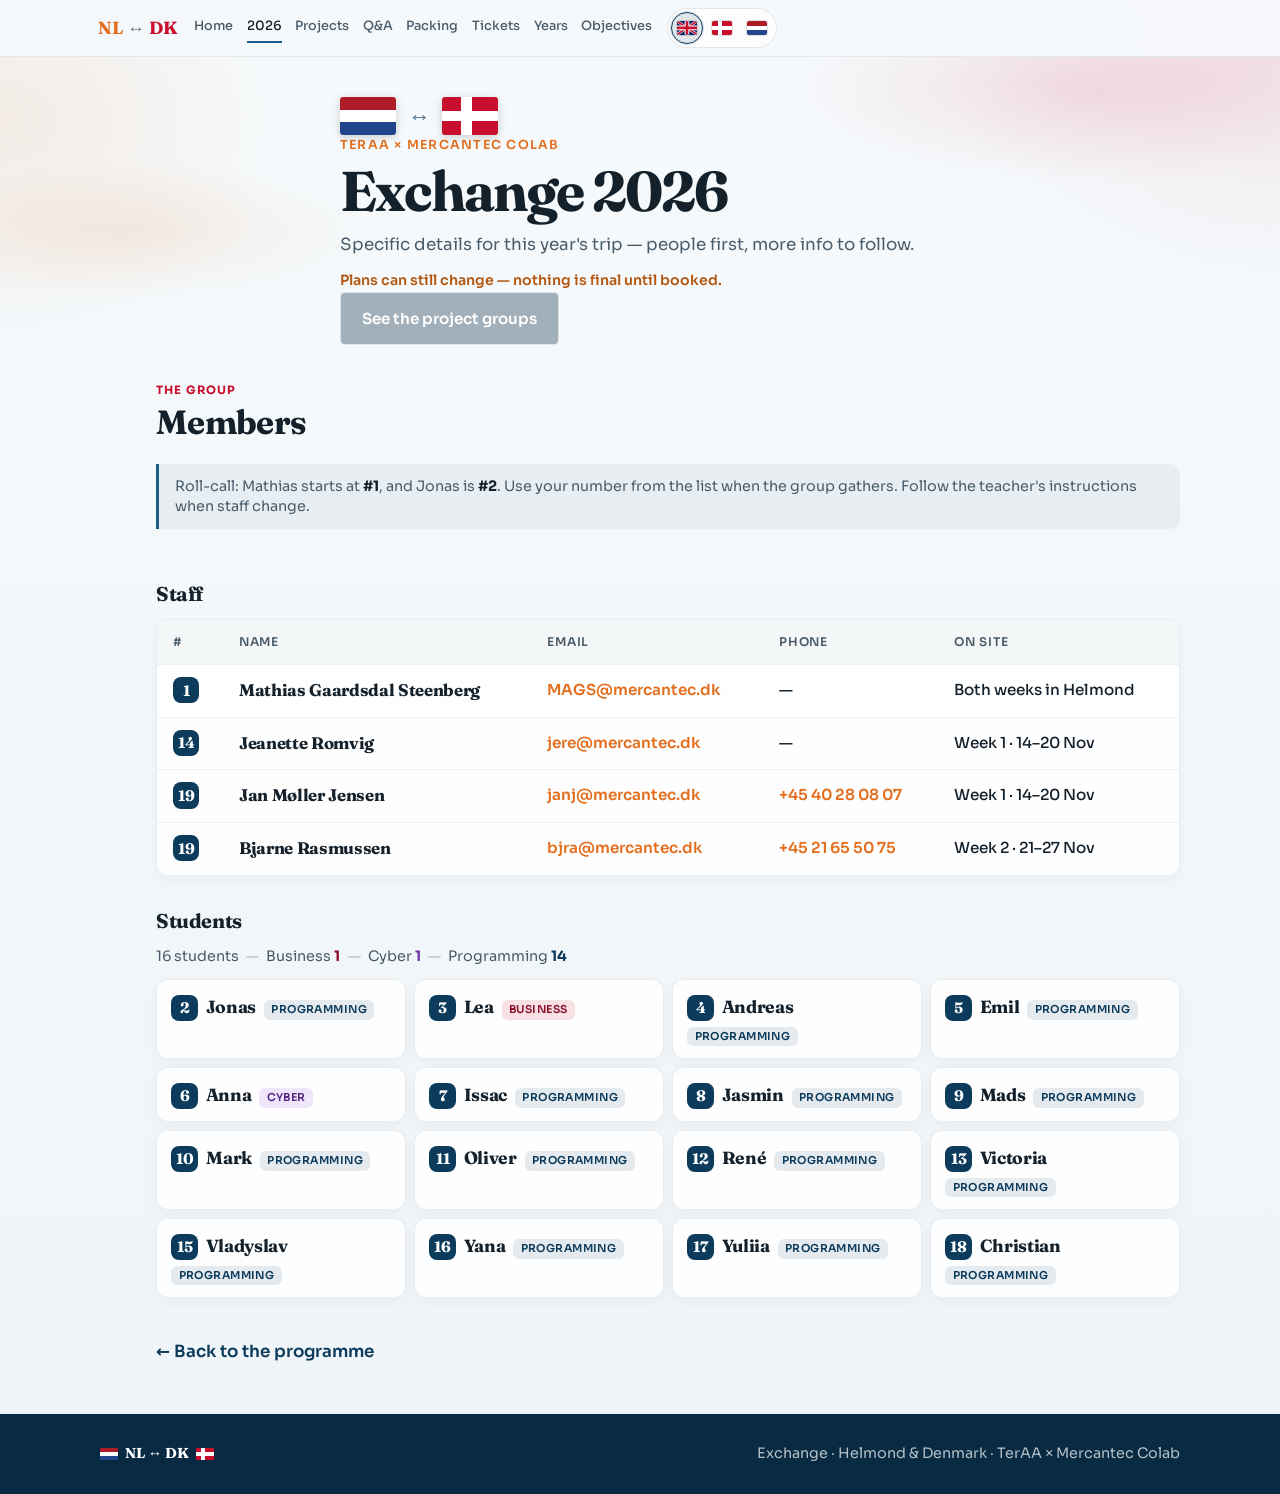
==== 2026.html @ cd01a753 "Gør det nemt at finde projektgrupper og projektlinks for 2026" ====
<!DOCTYPE html>
<html lang="en">
<head>
  <meta charset="UTF-8" />
  <meta name="viewport" content="width=device-width, initial-scale=1" />
  <title>2026 — NL ↔ DK Exchange</title>
  <meta name="description" content="Specific information for the 2026 TerAA × Mercantec Colab exchange — people, plans and updates." />
  <link rel="icon" href="favicon.png" type="image/png" />
  <link rel="icon" href="favicon-32.png" type="image/png" sizes="32x32" />
  <link rel="apple-touch-icon" href="apple-touch-icon.png" />
  <link rel="manifest" href="/manifest.webmanifest" />
  <meta name="theme-color" content="#0c3b5c" />
  <link rel="preconnect" href="https://fonts.googleapis.com" />
  <link rel="preconnect" href="https://fonts.gstatic.com" crossorigin />
  <link href="https://fonts.googleapis.com/css2?family=Fraunces:opsz,wght@9..144,500;9..144,700&family=Sora:wght@400;500;600;700&display=swap" rel="stylesheet" />
  <link rel="stylesheet" href="styles.css?v=20261108c" />
</head>
<body class="page-y26">
  <a class="skip-link" href="#content" data-i18n="shared.skipLink">Skip to content</a>

  <header class="site-header">
    <div class="header-inner">
      <a class="logo" href="index.html" data-i18n-attr="aria-label:shared.logo.ariaHome" aria-label="NL DK exchange — home">
        <span class="flag-mark flag-mark-nl" aria-hidden="true"><span></span><span></span><span></span></span>
        <span class="logo-nl">NL</span>
        <span class="logo-arrow" aria-hidden="true">↔</span>
        <span class="logo-dk">DK</span>
        <span class="flag-mark flag-mark-dk" aria-hidden="true"><i></i><i></i></span>
      </a>
      <div class="lang-switch" role="group" aria-label="Language">
        <button type="button" data-set-lang="en" lang="en" title="English" aria-label="English">
          <span class="flag-mark flag-mark-gb" aria-hidden="true"><svg viewBox="0 0 60 40" xmlns="http://www.w3.org/2000/svg"><rect width="60" height="40" fill="#012169"/><path d="M0 0 L60 40 M60 0 L0 40" stroke="#fff" stroke-width="8"/><path d="M0 0 L60 40 M60 0 L0 40" stroke="#C8102E" stroke-width="5"/><path d="M30 0 V40 M0 20 H60" stroke="#fff" stroke-width="14"/><path d="M30 0 V40 M0 20 H60" stroke="#C8102E" stroke-width="8"/></svg></span>
        </button>
        <button type="button" data-set-lang="da" lang="da" title="Dansk" aria-label="Dansk">
          <span class="flag-mark flag-mark-dk" aria-hidden="true"><i></i><i></i></span>
        </button>
        <button type="button" data-set-lang="nl" lang="nl" title="Nederlands" aria-label="Nederlands">
          <span class="flag-mark flag-mark-nl" aria-hidden="true"><span></span><span></span><span></span></span>
        </button>
      </div>
      <nav class="nav" id="main-nav" data-i18n-attr="aria-label:shared.nav.ariaMain" aria-label="Main">
        <a href="index.html" data-i18n="shared.nav.home">Home</a>
        <a href="2026.html" class="is-active" data-i18n="shared.nav.2026">2026</a>
        <a href="projekter-2026.html" data-i18n="shared.nav.projects">Projects</a>
        <a href="qa.html" data-i18n="shared.nav.qa">Q&amp;A</a>
        <a href="pakkeliste.html" data-i18n="shared.nav.packing">Packing</a>
        <a href="billetter.html" data-i18n="shared.nav.tickets">Tickets</a>
        <a href="previous-years.html" data-i18n="shared.nav.years">Years</a>
        <a href="learning-objectives.html" data-i18n="shared.nav.objectives">Objectives</a>
      </nav>
      <button class="menu-toggle" type="button" aria-expanded="false" aria-controls="main-nav" data-menu-toggle>
        <span class="menu-bars" aria-hidden="true"></span>
        <span class="visually-hidden" data-i18n="shared.nav.menu">Menu</span>
      </button>
    </div>
  </header>

  <nav class="side-nav" data-i18n-attr="aria-label:shared.sideNav.onThisPage" aria-label="On this page" data-side-nav>
    <a href="#staff" class="side-nav-link" data-side-link>
      <span class="side-nav-icon" aria-hidden="true">
        <svg viewBox="0 0 24 24" fill="none" stroke="currentColor" stroke-width="2" stroke-linecap="round" stroke-linejoin="round"><path d="M17 21v-2a4 4 0 00-4-4H5a4 4 0 00-4 4v2"/><circle cx="9" cy="7" r="4"/><path d="M23 21v-2a4 4 0 00-3-3.87M16 3.13a4 4 0 010 7.75"/></svg>
      </span>
      <span class="side-nav-label" data-i18n="y26.sideNav.staff">Staff</span>
    </a>
    <a href="#students" class="side-nav-link" data-side-link>
      <span class="side-nav-icon" aria-hidden="true">
        <svg viewBox="0 0 24 24" fill="none" stroke="currentColor" stroke-width="2" stroke-linecap="round" stroke-linejoin="round"><path d="M22 10L12 5 2 10l10 5 10-5z"/><path d="M6 12v5c0 1.7 2.7 3 6 3s6-1.3 6-3v-5"/></svg>
      </span>
      <span class="side-nav-label" data-i18n="y26.sideNav.students">Students</span>
    </a>
  </nav>

  <main id="content">
    <section class="y26-hero" aria-labelledby="y26-title">
      <div class="y26-hero-bg" aria-hidden="true"></div>
      <div class="section-inner y26-hero-inner">
        <div class="qa-hero-flags" aria-hidden="true">
          <div class="flag flag-nl flag-md"><span></span><span></span><span></span></div>
          <span class="qa-hero-swap">↔</span>
          <div class="flag flag-dk flag-md"><span class="dk-cross-h"></span><span class="dk-cross-v"></span></div>
        </div>
        <p class="eyebrow" data-i18n="y26.hero.eyebrow">TerAA × Mercantec Colab</p>
        <h1 id="y26-title" data-i18n="y26.hero.title">Exchange 2026</h1>
        <p class="section-lead" data-i18n="y26.hero.lead">Specific details for this year's trip — people first, more info to follow.</p>
        <p class="y26-plan-note" data-i18n="y26.hero.planNote">Plans can still change — nothing is final until booked.</p>
        <a class="btn btn-ghost" href="projekter-2026.html" data-i18n="y26.hero.projects">See the project groups</a>
      </div>
    </section>

    <section class="section y26-section" id="members" aria-labelledby="y26-members-title">
      <div class="section-inner">
        <header class="y26-block-head">
          <p class="y26-kicker" data-i18n="y26.members.kicker">The group</p>
          <h2 id="y26-members-title" data-i18n="y26.members.title">Members</h2>
        </header>

        <div class="y26-tracks">
          <p class="y26-count-note" data-i18n-html="y26.countNote">Roll-call: Mathias starts at <strong>#1</strong>, and Jonas is <strong>#2</strong>. Use your number from the list when the group gathers. Follow the teacher's instructions when staff change.</p>

          <section class="y26-track" id="staff" aria-labelledby="track-staff">
            <h3 id="track-staff" data-i18n="y26.staff.title">Staff</h3>
            <div class="y26-table-wrap">
              <table class="y26-table">
                <thead>
                  <tr>
                    <th scope="col" data-i18n="y26.table.col.number">#</th>
                    <th scope="col" data-i18n="y26.table.col.name">Name</th>
                    <th scope="col" data-i18n="y26.table.col.email">Email</th>
                    <th scope="col" data-i18n="y26.table.col.phone">Phone</th>
                    <th scope="col" data-i18n="y26.table.col.onSite">On site</th>
                  </tr>
                </thead>
                <tbody>
                  <tr>
                    <td><span class="y26-num">1</span></td>
                    <td>Mathias Gaardsdal Steenberg</td>
                    <td><a href="mailto:MAGS@mercantec.dk">MAGS@mercantec.dk</a></td>
                    <td>—</td>
                    <td data-i18n="shared.contact.weekBothHelmond">Both weeks in Helmond</td>
                  </tr>
                  <tr>
                    <td><span class="y26-num">14</span></td>
                    <td>Jeanette Romvig</td>
                    <td><a href="mailto:jere@mercantec.dk">jere@mercantec.dk</a></td>
                    <td>—</td>
                    <td data-i18n="shared.contact.week1">Week 1 · 14–20 Nov</td>
                  </tr>
                  <tr>
                    <td><span class="y26-num">19</span></td>
                    <td>Jan Møller Jensen</td>
                    <td><a href="mailto:janj@mercantec.dk">janj@mercantec.dk</a></td>
                    <td><a href="tel:+4540280807">+45 40 28 08 07</a></td>
                    <td data-i18n="shared.contact.week1">Week 1 · 14–20 Nov</td>
                  </tr>
                  <tr>
                    <td><span class="y26-num">19</span></td>
                    <td>Bjarne Rasmussen</td>
                    <td><a href="mailto:bjra@mercantec.dk">bjra@mercantec.dk</a></td>
                    <td><a href="tel:+4521655075">+45 21 65 50 75</a></td>
                    <td data-i18n="shared.contact.week2">Week 2 · 21–27 Nov</td>
                  </tr>
                </tbody>
              </table>
            </div>
          </section>

          <section class="y26-track" id="students" aria-labelledby="track-students">
            <h3 id="track-students" data-i18n="y26.students.title">Students</h3>
            <p class="y26-student-count" data-i18n-attr="aria-label:y26.students.count.aria" aria-label="Student counts by track">
              <span class="y26-stat" data-i18n="y26.students.count.total" data-i18n-n="16"><strong>16</strong> students</span>
              <span class="y26-stat-sep" aria-hidden="true">—</span>
              <span class="y26-stat y26-stat-biz"><span data-i18n="y26.students.count.business">Business</span> <strong>1</strong></span>
              <span class="y26-stat-sep" aria-hidden="true">—</span>
              <span class="y26-stat y26-stat-cyber"><span data-i18n="y26.students.count.cyber">Cyber</span> <strong>1</strong></span>
              <span class="y26-stat-sep" aria-hidden="true">—</span>
              <span class="y26-stat y26-stat-prog"><span data-i18n="y26.students.count.programming">Programming</span> <strong>14</strong></span>
            </p>
            <ul class="y26-members">
              <li>
                <span class="y26-num" aria-label="Number 2">2</span>
                <span class="y26-name">Jonas</span>
                <span class="y26-tag y26-tag-prog" data-i18n="y26.tag.programming">Programming</span>
              </li>
              <li>
                <span class="y26-num" aria-label="Number 3">3</span>
                <span class="y26-name">Lea</span>
                <span class="y26-tag y26-tag-biz" data-i18n="y26.tag.business">Business</span>
              </li>
              <li>
                <span class="y26-num" aria-label="Number 4">4</span>
                <span class="y26-name">Andreas</span>
                <span class="y26-tag y26-tag-prog" data-i18n="y26.tag.programming">Programming</span>
              </li>
              <li>
                <span class="y26-num" aria-label="Number 5">5</span>
                <span class="y26-name">Emil</span>
                <span class="y26-tag y26-tag-prog" data-i18n="y26.tag.programming">Programming</span>
              </li>
              <li>
                <span class="y26-num" aria-label="Number 6">6</span>
                <span class="y26-name">Anna</span>
                <span class="y26-tag y26-tag-cyber" data-i18n="y26.tag.cyber">Cyber</span>
              </li>
              <li>
                <span class="y26-num" aria-label="Number 7">7</span>
                <span class="y26-name">Issac</span>
                <span class="y26-tag y26-tag-prog" data-i18n="y26.tag.programming">Programming</span>
              </li>
              <li>
                <span class="y26-num" aria-label="Number 8">8</span>
                <span class="y26-name">Jasmin</span>
                <span class="y26-tag y26-tag-prog" data-i18n="y26.tag.programming">Programming</span>
              </li>
              <li>
                <span class="y26-num" aria-label="Number 9">9</span>
                <span class="y26-name">Mads</span>
                <span class="y26-tag y26-tag-prog" data-i18n="y26.tag.programming">Programming</span>
              </li>
              <li>
                <span class="y26-num" aria-label="Number 10">10</span>
                <span class="y26-name">Mark</span>
                <span class="y26-tag y26-tag-prog" data-i18n="y26.tag.programming">Programming</span>
              </li>
              <li>
                <span class="y26-num" aria-label="Number 11">11</span>
                <span class="y26-name">Oliver</span>
                <span class="y26-tag y26-tag-prog" data-i18n="y26.tag.programming">Programming</span>
              </li>
              <li>
                <span class="y26-num" aria-label="Number 12">12</span>
                <span class="y26-name">René</span>
                <span class="y26-tag y26-tag-prog" data-i18n="y26.tag.programming">Programming</span>
              </li>
              <li>
                <span class="y26-num" aria-label="Number 13">13</span>
                <span class="y26-name">Victoria</span>
                <span class="y26-tag y26-tag-prog" data-i18n="y26.tag.programming">Programming</span>
              </li>
              <li>
                <span class="y26-num" aria-label="Number 15">15</span>
                <span class="y26-name">Vladyslav</span>
                <span class="y26-tag y26-tag-prog" data-i18n="y26.tag.programming">Programming</span>
              </li>
              <li>
                <span class="y26-num" aria-label="Number 16">16</span>
                <span class="y26-name">Yana</span>
                <span class="y26-tag y26-tag-prog" data-i18n="y26.tag.programming">Programming</span>
              </li>
              <li>
                <span class="y26-num" aria-label="Number 17">17</span>
                <span class="y26-name">Yuliia</span>
                <span class="y26-tag y26-tag-prog" data-i18n="y26.tag.programming">Programming</span>
              </li>
              <li>
                <span class="y26-num" aria-label="Number 18">18</span>
                <span class="y26-name">Christian</span>
                <span class="y26-tag y26-tag-prog" data-i18n="y26.tag.programming">Programming</span>
              </li>
            </ul>
          </section>
        </div>

        <p class="qa-back">
          <a href="index.html" data-i18n="shared.back.programme">← Back to the programme</a>
        </p>
      </div>
    </section>
  </main>

  <footer class="site-footer">
    <div class="footer-inner">
      <p class="footer-brand">
        <span class="flag-mark flag-mark-nl" aria-hidden="true"><span></span><span></span><span></span></span>
        NL ↔ DK
        <span class="flag-mark flag-mark-dk" aria-hidden="true"><i></i><i></i></span>
      </p>
      <p data-i18n="shared.footer.line">Exchange · Helmond &amp; Denmark · TerAA × Mercantec Colab</p>
    </div>
  </footer>

  <script src="i18n.js?v=20261118p"></script>
  <script src="/pwa.js?v=20261114b" defer></script>
  <script src="script.js?v=20261017k"></script>
</body>
</html>
---- styles.css ----
:root {
  --dk-red: #c8102e;
  --nl-orange: #e36f1e;
  --nl-red: #ae1c28;
  --nl-blue: #21468b;
  --sea: #0c3b5c;
  --sea-mid: #1a5f8a;
  --foam: #e8f2f7;
  --ink: #14212b;
  --muted: #4a5c6a;
  --white: #ffffff;
  --bus: #2c3d4f;
  --header-h: 3.5rem;
  --font-display: "Fraunces", Georgia, serif;
  --font-body: "Sora", system-ui, sans-serif;
  --ease: cubic-bezier(0.22, 1, 0.36, 1);
  --max: 1120px;
}

/* Protected travel documents */
.travel-tickets-link {
  margin: 0 0 2rem;
}

.travel-tickets-link p {
  margin: 0.6rem 0 0;
  color: var(--muted);
  font-size: 0.9rem;
}

.tickets-hero {
  padding: 4rem 0 2rem;
}

.tickets-hero h1 {
  margin: 0.4rem 0 1rem;
  font-family: var(--font-display);
  font-size: clamp(2.25rem, 6vw, 4rem);
  line-height: 1.12;
}

.page-tickets [hidden] {
  display: none !important;
}

.tickets-access {
  max-width: 38rem;
  margin: 0 auto;
  padding: clamp(1.25rem, 4vw, 2rem);
  background: var(--white);
  border: 1px solid rgba(20, 33, 43, 0.12);
  border-radius: 1rem;
  box-shadow: 0 14px 35px rgba(20, 33, 43, 0.06);
}

.tickets-access h2 {
  margin-top: 0;
  font-family: var(--font-display);
}

.tickets-form {
  display: grid;
  gap: 0.85rem;
  margin-top: 1.3rem;
}

.tickets-field {
  display: grid;
  gap: 0.4rem;
  font-weight: 600;
}

.tickets-field input {
  width: 100%;
  min-height: 3.25rem;
  padding: 0.75rem 0.9rem;
  color: var(--ink);
  background: var(--white);
  border: 1px solid #8799a6;
  border-radius: 0.5rem;
  font: inherit;
}

.tickets-field input:focus-visible,
.page-tickets button:focus-visible,
.page-tickets a:focus-visible {
  outline: 3px solid var(--sea-mid);
  outline-offset: 3px;
}

.tickets-form .btn {
  justify-self: start;
}

.tickets-form button:disabled {
  opacity: 0.65;
  cursor: wait;
}

.tickets-status {
  max-width: 48rem;
  margin: 1rem auto;
  padding: 0.8rem 1rem;
  color: var(--ink);
  background: var(--white);
  border-left: 4px solid var(--nl-orange);
  border-radius: 0.35rem;
}

.tickets-status:empty {
  display: none;
}

.tickets-toolbar {
  display: flex;
  align-items: center;
  justify-content: space-between;
  flex-wrap: wrap;
  gap: 1rem;
  margin-bottom: 1.5rem;
}

.tickets-toolbar h2,
.tickets-section h2 {
  font-family: var(--font-display);
}

.tickets-section + .tickets-section {
  margin-top: 2.5rem;
}

.tickets-grid {
  display: grid;
  gap: 1rem;
}

.ticket-card {
  display: flex;
  flex-direction: column;
  gap: 0.85rem;
  padding: 1.4rem;
  background: var(--white);
  border: 1px solid rgba(20, 33, 43, 0.12);
  border-radius: 0.9rem;
  box-shadow: 0 7px 22px rgba(20, 33, 43, 0.04);
}

.ticket-meta {
  display: flex;
  align-items: center;
  flex-wrap: wrap;
  gap: 0.6rem;
  color: var(--muted);
  font-size: 0.8rem;
}

.ticket-kind {
  padding: 0.2rem 0.55rem;
  border-radius: 1rem;
  background: var(--foam);
  color: var(--sea);
  font-weight: 600;
}

.ticket-title {
  margin: 0;
  font-size: 1.1rem;
  line-height: 1.45;
}

.ticket-description {
  margin: 0;
  color: var(--muted);
  font-size: 0.9rem;
}

.tickets-download {
  align-self: start;
  flex-shrink: 0;
}

.ticket-total {
  color: var(--ink);
  font-size: 1.05rem;
}

.ticket-documents {
  display: grid;
  gap: 0;
  padding: 0;
  margin: 0.25rem 0 0;
  list-style: none;
}

.ticket-document {
  display: flex;
  align-items: start;
  gap: 1.25rem;
  padding: 1.1rem 0;
  border-top: 1px solid rgba(20, 33, 43, 0.12);
}

.ticket-document-copy {
  flex: 1;
  min-width: 0;
}

.ticket-document-title {
  margin: 0 0 0.3rem;
  font-size: 0.95rem;
  line-height: 1.5;
}

.ticket-document-description {
  margin: 0;
  color: var(--muted);
  font-size: 0.85rem;
}

.y26-stat.y26-stat-cyber strong {
  color: #6b37a8;
}

.y26-tag.y26-tag-cyber {
  background: #efe6fc;
  color: #542581;
}

@media (max-width: 560px) {
  .ticket-document {
    flex-direction: column;
    gap: 0.75rem;
  }
}

.tickets-empty {
  color: var(--muted);
}

*,
*::before,
*::after {
  box-sizing: border-box;
}

html {
  scroll-behavior: smooth;
}

body {
  margin: 0;
  font-family: var(--font-body);
  font-size: 1.05rem;
  line-height: 1.65;
  color: var(--ink);
  background:
    radial-gradient(ellipse 55% 40% at 100% 0%, rgba(200, 16, 46, 0.14), transparent 55%),
    radial-gradient(ellipse 45% 35% at 92% 35%, rgba(200, 16, 46, 0.06), transparent 50%),
    radial-gradient(ellipse 70% 45% at 0% 8%, rgba(227, 111, 30, 0.09), transparent 50%),
    linear-gradient(180deg, #f5f9fc 0%, var(--foam) 45%, #edf4f8 100%);
  min-height: 100vh;
}

img,
svg {
  display: block;
  max-width: 100%;
}

a {
  color: inherit;
}

.visually-hidden {
  position: absolute;
  width: 1px;
  height: 1px;
  padding: 0;
  margin: -1px;
  overflow: hidden;
  clip: rect(0, 0, 0, 0);
  border: 0;
}

.skip-link {
  position: absolute;
  left: 1rem;
  top: -100px;
  background: var(--ink);
  color: var(--white);
  padding: 0.6rem 1rem;
  z-index: 100;
  border-radius: 4px;
}

.skip-link:focus {
  top: 1rem;
}

/* —— Flags —— */
.flag {
  position: relative;
  overflow: hidden;
  border-radius: 3px;
  box-shadow: 0 2px 10px rgba(0, 0, 0, 0.18);
  flex-shrink: 0;
}

.flag-nl {
  display: flex;
  flex-direction: column;
}

.flag-nl span {
  flex: 1;
}

.flag-nl span:nth-child(1) {
  background: var(--nl-red);
}

.flag-nl span:nth-child(2) {
  background: #fff;
}

.flag-nl span:nth-child(3) {
  background: var(--nl-blue);
}

.flag-dk {
  background: var(--dk-red);
}

.flag-dk .dk-cross-h {
  position: absolute;
  top: 0;
  bottom: 0;
  left: 34%;
  width: 18%;
  background: #fff;
}

.flag-dk .dk-cross-v {
  position: absolute;
  left: 0;
  right: 0;
  top: 38%;
  height: 24%;
  background: #fff;
}

.flag-sm {
  width: 36px;
  height: 24px;
}

.flag-md {
  width: 56px;
  height: 38px;
}

.flag-lg {
  width: 72px;
  height: 48px;
}

.flag-mark {
  display: inline-flex;
  width: 1.15rem;
  height: 0.78rem;
  border-radius: 1px;
  overflow: hidden;
  box-shadow: 0 0 0 1px rgba(0, 0, 0, 0.12);
  flex-shrink: 0;
  vertical-align: middle;
}

.flag-mark-nl {
  flex-direction: column;
}

.flag-mark-nl span {
  flex: 1;
}

.flag-mark-nl span:nth-child(1) {
  background: var(--nl-red);
}

.flag-mark-nl span:nth-child(2) {
  background: #fff;
}

.flag-mark-nl span:nth-child(3) {
  background: var(--nl-blue);
}

.flag-mark-dk {
  position: relative;
  background: var(--dk-red);
}

.flag-mark-dk i:first-child {
  position: absolute;
  top: 0;
  bottom: 0;
  left: 32%;
  width: 18%;
  background: #fff;
}

.flag-mark-dk i:last-child {
  position: absolute;
  left: 0;
  right: 0;
  top: 36%;
  height: 28%;
  background: #fff;
}

.flag-mark-gb {
  background: #012169;
  position: relative;
}

.flag-mark-gb svg {
  width: 100%;
  height: 100%;
  display: block;
}

/* —— Header —— */
.site-header {
  position: sticky;
  top: 0;
  z-index: 50;
  min-height: var(--header-h);
  background: rgba(245, 249, 252, 0.9);
  backdrop-filter: blur(14px);
  border-bottom: 1px solid rgba(20, 33, 43, 0.08);
}

.header-inner {
  max-width: var(--max);
  margin: 0 auto;
  padding: 0.45rem 1.15rem;
  min-height: var(--header-h);
  display: flex;
  align-items: center;
  justify-content: flex-start;
  gap: 0.55rem;
  flex-wrap: wrap;
}

.logo {
  display: inline-flex;
  align-items: center;
  gap: 0.28rem;
  text-decoration: none;
  font-family: var(--font-display);
  font-weight: 700;
  font-size: 1.1rem;
  letter-spacing: -0.02em;
  flex-shrink: 0;
}

.logo .flag-mark {
  display: none;
}

.logo-nl {
  color: var(--nl-orange);
}

.logo-dk {
  color: var(--dk-red);
}

.logo-arrow {
  color: var(--sea);
  opacity: 0.65;
  font-weight: 500;
}

.nav {
  display: none;
  align-items: center;
  flex-wrap: wrap;
  justify-content: flex-end;
  gap: 0.15rem 0.85rem;
}

.nav a {
  display: inline-flex;
  align-items: center;
  text-decoration: none;
  font-size: 0.8rem;
  font-weight: 500;
  color: var(--muted);
  padding: 0.2rem 0;
  border-bottom: 2px solid transparent;
  transition: color 0.2s var(--ease), border-color 0.2s;
  white-space: nowrap;
}

.nav a:hover,
.nav a:focus-visible,
.nav a.is-active {
  color: var(--ink);
  border-bottom-color: var(--sea-mid);
}

.nav-flag {
  display: none;
}

.lang-switch {
  display: inline-flex;
  align-items: center;
  gap: 0.2rem;
  flex-shrink: 0;
  margin-left: auto;
  padding: 0.2rem;
  background: rgba(255, 255, 255, 0.75);
  border: 1.5px solid rgba(20, 33, 43, 0.1);
  border-radius: 999px;
}

.header-inner .lang-switch {
  order: 2;
}

.header-inner .menu-toggle {
  order: 3;
}

@media (min-width: 860px) {
  .header-inner .nav {
    order: 1;
    margin-left: 0.5rem;
  }

  .header-inner .lang-switch {
    order: 2;
    margin-left: 0.35rem;
  }
}

.lang-switch button {
  appearance: none;
  border: 1.5px solid transparent;
  background: transparent;
  cursor: pointer;
  display: inline-flex;
  align-items: center;
  justify-content: center;
  width: 2rem;
  height: 2rem;
  padding: 0;
  border-radius: 999px;
  line-height: 1;
  transition: background 0.2s var(--ease), border-color 0.2s var(--ease), transform 0.15s var(--ease);
}

.lang-switch button .flag-mark {
  width: 1.25rem;
  height: 0.85rem;
  border-radius: 2px;
}

.lang-switch button:hover,
.lang-switch button:focus-visible {
  background: rgba(12, 59, 92, 0.08);
  transform: translateY(-1px);
}

.lang-switch button.is-active {
  background: rgba(12, 59, 92, 0.12);
  border-color: var(--sea);
  box-shadow: 0 0 0 1px rgba(12, 59, 92, 0.15);
}

.menu-toggle {
  display: flex;
  align-items: center;
  justify-content: center;
  width: 2.5rem;
  height: 2.5rem;
  border: 1.5px solid rgba(20, 33, 43, 0.18);
  background: var(--white);
  border-radius: 6px;
  cursor: pointer;
}

.menu-bars,
.menu-bars::before,
.menu-bars::after {
  display: block;
  width: 1.1rem;
  height: 2px;
  background: var(--ink);
  position: relative;
  transition: transform 0.25s var(--ease);
}

.menu-bars::before,
.menu-bars::after {
  content: "";
  position: absolute;
  left: 0;
}

.menu-bars::before {
  top: -5px;
}

.menu-bars::after {
  top: 5px;
}

body.nav-open .menu-bars {
  background: transparent;
}

body.nav-open .menu-bars::before {
  top: 0;
  transform: rotate(45deg);
}

body.nav-open .menu-bars::after {
  top: 0;
  transform: rotate(-45deg);
}

@media (max-width: 859px) {
  body.nav-open .nav {
    display: flex;
    flex-direction: column;
    align-items: stretch;
    position: absolute;
    top: 100%;
    left: 0;
    right: 0;
    background: rgba(245, 249, 252, 0.98);
    backdrop-filter: blur(12px);
    padding: 0.75rem 1.25rem 1.25rem;
    border-bottom: 1px solid rgba(20, 33, 43, 0.1);
    gap: 0.25rem;
    box-shadow: 0 12px 30px rgba(20, 33, 43, 0.08);
  }

  body.nav-open .nav a {
    padding: 0.75rem 0.25rem;
    border-bottom: 1px solid rgba(20, 33, 43, 0.06);
  }
}

@media (min-width: 860px) {
  .menu-toggle {
    display: none;
  }

  .nav {
    display: flex;
  }
}

[id="overview"],
[id="program-nl"],
[id="program-dk"],
[id="practical"],
[id="contact"],
[id="staff"],
[id="students"],
[id="year-2024"],
[id="year-2023"],
[id="lo-purpose"],
[id="lo-activities"],
[id="lo-outcomes"],
[id^="cat-"] {
  scroll-margin-top: calc(var(--header-h) + 0.75rem);
}

@media (max-width: 859px) {
  body:has(.side-nav) {
    padding-bottom: 4.5rem;
  }
}

/* —— Floating side nav (page sections) —— */
.side-nav {
  position: fixed;
  z-index: 40;
  display: flex;
  flex-direction: column;
  gap: 0.35rem;
  padding: 0.45rem;
  background: rgba(245, 249, 252, 0.92);
  backdrop-filter: blur(14px);
  border: 1.5px solid rgba(20, 33, 43, 0.1);
  border-radius: 18px;
  box-shadow: 0 10px 36px rgba(12, 59, 92, 0.12);
  transition: opacity 0.28s var(--ease), visibility 0.28s var(--ease), transform 0.28s var(--ease);
}

.side-nav.is-hero-hidden {
  opacity: 0;
  visibility: hidden;
  pointer-events: none;
}

@media (max-width: 859px) {
  .side-nav {
    left: 50%;
    bottom: max(0.85rem, env(safe-area-inset-bottom));
    transform: translateX(-50%);
    flex-direction: row;
    max-width: calc(100vw - 1.5rem);
    overflow-x: auto;
    -webkit-overflow-scrolling: touch;
    scrollbar-width: none;
  }

  .side-nav.is-hero-hidden {
    transform: translateX(-50%) translateY(0.75rem);
  }

  .side-nav::-webkit-scrollbar {
    display: none;
  }

  .side-nav-label {
    position: absolute;
    width: 1px;
    height: 1px;
    padding: 0;
    margin: -1px;
    overflow: hidden;
    clip: rect(0, 0, 0, 0);
    border: 0;
  }
}

@media (min-width: 860px) {
  .side-nav {
    top: 50%;
    left: 0.2rem;
    right: auto;
    transform: translateY(-50%);
    /* Icon rail by default — labels expand only when there is outer margin */
    width: 3rem;
    overflow: hidden;
  }

  .side-nav.is-hero-hidden {
    transform: translateY(-50%) translateX(-0.35rem);
  }

  /* Keep schedule/content clear of the left rail */
  body:has(.side-nav) .section > .section-inner,
  body:has(.side-nav) .y26-section > .section-inner,
  body:has(.side-nav) .years-section > .section-inner,
  body:has(.side-nav) .lo-section > .section-inner,
  body:has(.side-nav) .pack-section > .section-inner,
  body:has(.side-nav) .qa-section > .section-inner {
    padding-left: max(1.25rem, 4.75rem);
  }
}

@media (min-width: 1400px) {
  .side-nav {
    left: max(0.35rem, calc((100vw - var(--max)) / 2 - 11rem));
    width: auto;
    overflow: visible;
  }

  body:has(.side-nav) .section > .section-inner,
  body:has(.side-nav) .y26-section > .section-inner,
  body:has(.side-nav) .years-section > .section-inner,
  body:has(.side-nav) .lo-section > .section-inner,
  body:has(.side-nav) .pack-section > .section-inner,
  body:has(.side-nav) .qa-section > .section-inner {
    padding-left: 1.25rem;
  }
}

.side-nav-link {
  position: relative;
  display: flex;
  align-items: center;
  gap: 0.55rem;
  padding: 0.45rem 0.55rem;
  border-radius: 12px;
  text-decoration: none;
  color: var(--muted);
  transition: background 0.2s var(--ease), color 0.2s var(--ease), transform 0.2s var(--ease);
}

.side-nav-link:hover,
.side-nav-link:focus-visible {
  color: var(--sea);
  background: rgba(12, 59, 92, 0.07);
}

.side-nav-link.is-active {
  color: var(--sea);
  background: rgba(12, 59, 92, 0.12);
}

.side-nav-link.is-active .side-nav-label {
  color: var(--sea);
  font-weight: 700;
}

.side-nav-link[href="#program-nl"]:hover,
.side-nav-link[href="#program-nl"]:focus-visible,
.side-nav-link[href="#program-nl"].is-active {
  color: var(--nl-orange);
  background: rgba(227, 111, 30, 0.12);
}

.side-nav-link[href="#program-nl"].is-active .side-nav-label {
  color: var(--nl-orange);
}

.side-nav-link[href="#program-dk"]:hover,
.side-nav-link[href="#program-dk"]:focus-visible,
.side-nav-link[href="#program-dk"].is-active {
  color: var(--dk-red);
  background: rgba(200, 16, 46, 0.1);
}

.side-nav-link[href="#program-dk"].is-active .side-nav-label {
  color: var(--dk-red);
}

.side-nav-icon {
  display: inline-flex;
  align-items: center;
  justify-content: center;
  width: 1.7rem;
  height: 1.7rem;
  flex-shrink: 0;
  border-radius: 9px;
  background: rgba(255, 255, 255, 0.9);
  border: 1px solid rgba(20, 33, 43, 0.08);
  color: var(--sea);
}

.side-nav-link.is-active .side-nav-icon {
  background: var(--sea);
  border-color: transparent;
  color: var(--white);
}

.side-nav-link[href="#program-nl"].is-active .side-nav-icon:not(.side-nav-flag) {
  background: var(--nl-orange);
}

.side-nav-link[href="#program-dk"].is-active .side-nav-icon:not(.side-nav-flag) {
  background: var(--dk-red);
}

.side-nav-icon svg {
  width: 1rem;
  height: 1rem;
}

.side-nav-flag {
  background: transparent;
  border: none;
}

.side-nav-flag .flag-mark {
  width: 1.15rem;
  height: 0.78rem;
  border-radius: 2px;
  overflow: hidden;
  box-shadow: 0 0 0 1px rgba(20, 33, 43, 0.12);
}

.side-nav-link.is-active .side-nav-flag {
  background: transparent;
}

.side-nav-label {
  font-size: 0.78rem;
  font-weight: 600;
  letter-spacing: 0.01em;
  white-space: nowrap;
  max-width: 0;
  opacity: 0;
  overflow: hidden;
  transition: max-width 0.25s var(--ease), opacity 0.2s var(--ease), margin 0.2s;
  margin-right: 0;
}

@media (min-width: 1400px) {
  .side-nav:hover .side-nav-label,
  .side-nav:focus-within .side-nav-label,
  .side-nav-link.is-active .side-nav-label {
    max-width: 8rem;
    opacity: 1;
    margin-right: 0.15rem;
  }
}

/* —— Hero —— */
.hero {
  position: relative;
  min-height: calc(100svh - var(--header-h));
  display: grid;
  grid-template-rows: 1fr auto;
  overflow: hidden;
}

.hero-visual {
  position: absolute;
  inset: 0;
  z-index: 0;
}

.hero-sky {
  position: absolute;
  inset: 0 0 28% 0;
  background:
    linear-gradient(180deg, #6eb0dc 0%, #a8d0ea 35%, #d6ebf6 70%, #c5e0ef 100%);
}

.hero-sky::before {
  content: "";
  position: absolute;
  inset: 0;
  background:
    linear-gradient(90deg, rgba(227, 111, 30, 0.1) 0%, transparent 36%),
    linear-gradient(270deg, rgba(200, 16, 46, 0.22) 0%, rgba(200, 16, 46, 0.08) 28%, transparent 52%),
    linear-gradient(180deg, transparent 60%, rgba(200, 16, 46, 0.06) 100%);
}

.hero-clouds {
  position: absolute;
  inset: 0 0 35% 0;
  background:
    radial-gradient(ellipse 120px 40px at 18% 22%, rgba(255, 255, 255, 0.7), transparent),
    radial-gradient(ellipse 160px 48px at 55% 16%, rgba(255, 255, 255, 0.55), transparent),
    radial-gradient(ellipse 100px 36px at 82% 28%, rgba(255, 255, 255, 0.6), transparent);
  animation: drift 20s ease-in-out infinite alternate;
  pointer-events: none;
}

.shore-land {
  position: absolute;
  bottom: 26%;
  height: 14%;
  z-index: 1;
}

.shore-land-nl {
  left: 0;
  width: 46%;
  background: linear-gradient(180deg, #5a9a4a 0%, #3d7a3a 40%, #2f5f32 100%);
  border-radius: 0 40% 0 0 / 0 60% 0 0;
  box-shadow: inset -20px 0 30px rgba(0, 0, 0, 0.08);
}

.shore-land-dk {
  right: 0;
  width: 50%;
  background: linear-gradient(180deg, #6a9a5a 0%, #4a7a45 45%, #355f38 100%);
  border-radius: 40% 0 0 0 / 60% 0 0 0;
  box-shadow:
    inset 20px 0 30px rgba(0, 0, 0, 0.08),
    inset 0 0 0 1px rgba(200, 16, 46, 0.12);
}

.hero-scene {
  position: absolute;
  bottom: 28%;
  z-index: 2;
  pointer-events: none;
}

.hero-scene-nl {
  left: 2%;
  width: min(48vw, 420px);
  height: min(42vw, 280px);
}

.hero-scene-dk {
  right: 1%;
  width: min(52vw, 460px);
  height: min(44vw, 300px);
}

.flag-pole {
  position: absolute;
  z-index: 5;
}

.flag-pole .pole {
  display: block;
  width: 4px;
  height: 110px;
  background: linear-gradient(90deg, #c8b89a, #8a7a5c);
  margin-left: 2px;
  border-radius: 2px;
}

.flag-hero {
  width: 72px;
  height: 48px;
  margin-bottom: 0;
  animation: flag-wave 3s ease-in-out infinite;
  transform-origin: left center;
  box-shadow: 2px 4px 12px rgba(0, 0, 0, 0.25);
}

.flag-pole-nl {
  left: 8%;
  bottom: 8%;
}

.flag-pole-dk {
  right: 6%;
  bottom: 6%;
}

.flag-pole-dk-small {
  right: 28%;
  bottom: 2%;
  z-index: 4;
}

.flag-pole-dk-small .pole {
  height: 70px;
  width: 3px;
}

.flag-hero-sm {
  width: 44px;
  height: 30px;
  margin-bottom: 0;
  animation: flag-wave 2.6s ease-in-out infinite 0.4s;
  transform-origin: left center;
  box-shadow: 2px 3px 10px rgba(0, 0, 0, 0.22);
}

.tulip-bed {
  position: absolute;
  left: 4%;
  bottom: 2%;
  display: flex;
  align-items: flex-end;
  gap: 0.45rem;
  z-index: 4;
}

.tulip {
  width: 14px;
  height: 36px;
  border-radius: 50% 50% 40% 40%;
  background: var(--nl-orange);
  position: relative;
  animation: tulip-sway 3.2s ease-in-out infinite;
}

.tulip::after {
  content: "";
  position: absolute;
  left: 50%;
  bottom: -18px;
  width: 3px;
  height: 18px;
  background: #2f6b3c;
  transform: translateX(-50%);
}

.tulip.t2 {
  height: 44px;
  background: var(--nl-red);
  animation-delay: 0.2s;
}

.tulip.t3 {
  height: 32px;
  background: #f0a020;
  animation-delay: 0.45s;
}

.tulip.t4 {
  height: 40px;
  background: var(--nl-orange);
  animation-delay: 0.1s;
}

.tulip.t5 {
  height: 28px;
  background: var(--nl-red);
  animation-delay: 0.6s;
}

.tulip.t6 {
  height: 38px;
  background: #f4b942;
  animation-delay: 0.35s;
}

.windmill {
  position: absolute;
  left: 28%;
  bottom: 0;
  width: clamp(72px, 14vw, 120px);
  height: auto;
  filter: drop-shadow(0 4px 8px rgba(0, 0, 0, 0.2));
  z-index: 3;
}

.mill-blades {
  transform-origin: 60px 58px;
  animation: spin-slow 10s linear infinite;
}

.canal-houses {
  position: absolute;
  left: 48%;
  bottom: 0;
  width: clamp(120px, 22vw, 220px);
  height: auto;
  filter: drop-shadow(0 4px 10px rgba(0, 0, 0, 0.18));
  z-index: 2;
}

.dk-skyline {
  position: absolute;
  right: 2%;
  bottom: 0;
  width: clamp(160px, 32vw, 320px);
  height: auto;
  filter: drop-shadow(0 4px 10px rgba(0, 0, 0, 0.18));
  z-index: 2;
}

.dk-bike {
  position: absolute;
  right: 48%;
  bottom: 4%;
  width: clamp(48px, 9vw, 80px);
  height: auto;
  z-index: 4;
  opacity: 0.95;
}

.dk-bike-2 {
  right: 62%;
  bottom: 2%;
  width: clamp(36px, 7vw, 56px);
  opacity: 0.85;
}

.mermaid {
  position: absolute;
  right: 36%;
  bottom: -8%;
  width: clamp(50px, 10vw, 90px);
  height: auto;
  z-index: 3;
  opacity: 0.92;
  filter: drop-shadow(0 2px 6px rgba(0, 0, 0, 0.2));
}

.hero-sea {
  position: absolute;
  left: 0;
  right: 0;
  bottom: 0;
  height: 34%;
  background: linear-gradient(180deg, #3a8bb8 0%, var(--sea-mid) 35%, var(--sea) 70%, #082a42 100%);
  z-index: 3;
  overflow: hidden;
}

.waves {
  position: absolute;
  left: 0;
  right: 0;
  top: -48px;
  height: 90px;
  pointer-events: none;
}

.wave-layer {
  position: absolute;
  left: 0;
  bottom: 0;
  width: 200%;
  height: 100%;
  will-change: transform;
}

.wave-back {
  color: #7eb8d6;
  opacity: 0.55;
  height: 100%;
  animation: wave-drift 22s linear infinite;
}

.wave-mid {
  color: #4a9ec4;
  opacity: 0.75;
  height: 88%;
  bottom: -4px;
  animation: wave-drift 16s linear infinite reverse;
}

.wave-front {
  color: #2a7aad;
  opacity: 0.95;
  height: 72%;
  bottom: -8px;
  animation: wave-drift 11s linear infinite;
}

.hero-bus-track {
  position: absolute;
  left: 8%;
  right: 8%;
  top: 28%;
  height: 3px;
  background: linear-gradient(90deg, transparent, rgba(255, 255, 255, 0.35), transparent);
  z-index: 4;
}

.hero-bus {
  position: absolute;
  top: -22px;
  left: 0;
  animation: bus-cross 18s linear infinite;
  filter: drop-shadow(0 6px 10px rgba(0, 0, 0, 0.35));
}

.hero-copy {
  position: relative;
  z-index: 5;
  align-self: end;
  max-width: var(--max);
  width: 100%;
  margin: 0 auto;
  padding: 2rem 1.25rem 2.75rem;
  color: var(--white);
  animation: rise 0.9s var(--ease) both;
}

.brand {
  margin: 0 0 0.45rem;
  font-family: var(--font-display);
  font-size: clamp(1.75rem, 5vw, 2.75rem);
  font-weight: 700;
  letter-spacing: -0.03em;
  line-height: 1.1;
  text-shadow: 0 2px 20px rgba(0, 0, 0, 0.35);
}

.hero h1 {
  margin: 0 0 0.7rem;
  font-family: var(--font-display);
  font-size: clamp(1.25rem, 3vw, 1.75rem);
  font-weight: 500;
  letter-spacing: -0.02em;
  opacity: 0.95;
  text-shadow: 0 2px 12px rgba(0, 0, 0, 0.3);
}

.hero-lead {
  margin: 0 0 1.4rem;
  max-width: 34rem;
  font-size: 1rem;
  line-height: 1.55;
  opacity: 0.92;
  text-shadow: 0 1px 8px rgba(0, 0, 0, 0.25);
}

.hero-cta {
  display: flex;
  flex-wrap: wrap;
  gap: 0.75rem;
}

[data-pwa-install][hidden] {
  display: none;
}

.pwa-note {
  max-width: 34rem;
  margin: 0.75rem 0 0;
  font-size: 0.9rem;
}

.btn {
  display: inline-flex;
  align-items: center;
  justify-content: center;
  padding: 0.8rem 1.3rem;
  font-family: var(--font-body);
  font-size: 0.95rem;
  font-weight: 600;
  text-decoration: none;
  border-radius: 5px;
  transition: transform 0.2s var(--ease), background 0.2s, color 0.2s, box-shadow 0.2s;
}

.btn:hover {
  transform: translateY(-2px);
}

.btn-primary {
  background: var(--nl-orange);
  color: var(--white);
  box-shadow: 0 6px 18px rgba(227, 111, 30, 0.35);
}

.btn-primary:hover {
  background: #d46312;
}

.btn-ghost {
  background: rgba(8, 42, 66, 0.35);
  color: var(--white);
  border: 1.5px solid rgba(255, 255, 255, 0.65);
}

.btn-ghost:hover {
  background: rgba(255, 255, 255, 0.14);
  border-color: var(--white);
}

@media (max-width: 700px) {
  .hero-scene-nl,
  .hero-scene-dk {
    opacity: 0.95;
  }

  .canal-houses,
  .dk-skyline {
    width: clamp(100px, 34vw, 160px);
  }

  .windmill {
    width: clamp(56px, 16vw, 80px);
  }

  .flag-hero {
    width: 48px;
    height: 32px;
  }

  .flag-hero-sm {
    width: 32px;
    height: 22px;
  }

  .flag-pole .pole {
    height: 72px;
  }

  .flag-pole-dk-small .pole {
    height: 48px;
  }

  .mermaid {
    width: clamp(40px, 12vw, 60px);
  }

  .shore-land-nl {
    width: 42%;
  }

  .shore-land-dk {
    width: 48%;
  }
}

/* —— Sections —— */
.section {
  padding: 4.75rem 0;
  position: relative;
}

.section-inner {
  max-width: var(--max);
  margin: 0 auto;
  padding: 0 1.25rem;
  position: relative;
  z-index: 1;
}

.eyebrow {
  margin: 0 0 0.4rem;
  font-size: 0.78rem;
  font-weight: 600;
  letter-spacing: 0.1em;
  text-transform: uppercase;
  color: var(--nl-orange);
}

.program-dk .eyebrow {
  color: var(--dk-red);
}

.section h2 {
  margin: 0 0 0.75rem;
  font-family: var(--font-display);
  font-size: clamp(1.85rem, 4vw, 2.55rem);
  font-weight: 700;
  letter-spacing: -0.03em;
  line-height: 1.15;
  color: var(--ink);
}

.section-lead {
  margin: 0 0 2.25rem;
  max-width: 38rem;
  color: var(--muted);
  font-size: 1.05rem;
}

/* —— Journey overview —— */
.journey {
  display: grid;
  gap: 1rem;
}

@media (min-width: 900px) {
  .journey {
    grid-template-columns: 1fr auto 1fr;
    align-items: stretch;
    gap: 0.75rem;
  }
}

.journey-leg {
  display: grid;
  grid-template-columns: auto 1fr;
  gap: 1rem;
  padding: 1.35rem 1.25rem;
  text-decoration: none;
  border-radius: 8px;
  position: relative;
  overflow: hidden;
  transition: transform 0.25s var(--ease), box-shadow 0.25s;
}

.journey-leg:hover {
  transform: translateY(-3px);
  box-shadow: 0 14px 36px rgba(20, 33, 43, 0.1);
}

.journey-nl {
  background: linear-gradient(145deg, rgba(227, 111, 30, 0.12), rgba(255, 255, 255, 0.7));
  border: 1.5px solid rgba(227, 111, 30, 0.28);
}

.journey-dk {
  background: linear-gradient(145deg, rgba(200, 16, 46, 0.1), rgba(255, 255, 255, 0.7));
  border: 1.5px solid rgba(200, 16, 46, 0.25);
}

.journey-meta {
  display: block;
  font-size: 0.75rem;
  font-weight: 600;
  letter-spacing: 0.06em;
  text-transform: uppercase;
  color: var(--muted);
  margin-bottom: 0.35rem;
}

.journey-body strong {
  display: block;
  font-family: var(--font-display);
  font-size: 1.35rem;
  font-weight: 700;
  margin-bottom: 0.4rem;
}

.journey-body p {
  margin: 0 0 0.85rem;
  color: var(--muted);
  font-size: 0.95rem;
}

.journey-cta {
  font-size: 0.88rem;
  font-weight: 600;
  color: var(--sea);
}

.journey-nl .journey-cta {
  color: #b45812;
}

.journey-dk .journey-cta {
  color: var(--dk-red);
}

.journey-deco {
  position: absolute;
  right: 0.75rem;
  bottom: 0.5rem;
  display: flex;
  align-items: flex-end;
  gap: 0.35rem;
  opacity: 0.38;
  color: var(--ink);
  pointer-events: none;
}

.journey-connector {
  display: flex;
  align-items: center;
  justify-content: center;
  min-height: 2rem;
}

.connector-bus {
  display: inline-flex;
  align-items: center;
  justify-content: center;
  gap: 0.25rem;
  width: auto;
  min-width: 3.4rem;
  height: 2.75rem;
  padding: 0 0.55rem;
  border-radius: 999px;
  background: var(--bus);
  color: var(--white);
  animation: bus-nudge 2.2s ease-in-out infinite;
}

@media (min-width: 900px) {
  .connector-bus {
    transform: rotate(0deg);
  }

  .journey-connector {
    flex-direction: column;
  }
}

.legend {
  display: flex;
  flex-wrap: wrap;
  gap: 1rem 1.75rem;
  margin-top: 2.25rem;
  padding-top: 1.5rem;
  border-top: 1px solid rgba(20, 33, 43, 0.1);
}

.legend-item {
  display: inline-flex;
  align-items: center;
  gap: 0.55rem;
  font-size: 0.9rem;
  color: var(--muted);
}

.place-badge {
  display: inline-flex;
  align-items: center;
  justify-content: center;
  gap: 0.3rem;
  min-width: 3.1rem;
  padding: 0.32rem 0.48rem;
  font-size: 0.68rem;
  font-weight: 700;
  letter-spacing: 0.05em;
  line-height: 1;
  border-radius: 4px;
  color: var(--white);
}

.place-badge .flag-mark {
  width: 0.95rem;
  height: 0.65rem;
  box-shadow: 0 0 0 1px rgba(255, 255, 255, 0.35);
}

.place-bus {
  background: var(--bus);
  animation: bus-nudge 2.4s ease-in-out infinite;
}

.place-nl {
  background: linear-gradient(135deg, #e36f1e 0%, #c44f0a 100%);
}

.place-dk {
  background: linear-gradient(135deg, #c8102e 0%, #9a0c22 100%);
}

/* —— Programme sections —— */
.program-section {
  position: relative;
  overflow: hidden;
}

.program-nl {
  background: rgba(255, 248, 240, 0.65);
  border-top: 5px solid var(--nl-orange);
}

.program-dk {
  background: rgba(255, 245, 247, 0.55);
  border-top: 5px solid var(--dk-red);
}

.section-pattern {
  position: absolute;
  inset: 0;
  pointer-events: none;
  opacity: 0.45;
}

.pattern-nl {
  background:
    radial-gradient(circle at 8% 20%, rgba(227, 111, 30, 0.12) 0 2.5%, transparent 3%),
    radial-gradient(circle at 12% 28%, rgba(174, 28, 40, 0.1) 0 1.8%, transparent 2.2%),
    radial-gradient(circle at 92% 70%, rgba(33, 70, 139, 0.08) 0 3%, transparent 3.5%);
}

.pattern-dk {
  background:
    linear-gradient(90deg, transparent 47%, rgba(200, 16, 46, 0.07) 47%, rgba(200, 16, 46, 0.07) 53%, transparent 53%),
    linear-gradient(0deg, transparent 44%, rgba(200, 16, 46, 0.055) 44%, rgba(200, 16, 46, 0.055) 56%, transparent 56%),
    radial-gradient(ellipse 40% 30% at 90% 10%, rgba(200, 16, 46, 0.1), transparent 60%);
  mask-image: linear-gradient(180deg, transparent, #000 20%, #000 80%, transparent);
}

.program-title-row {
  display: flex;
  align-items: flex-start;
  gap: 1rem;
  margin-bottom: 0.5rem;
}

.country-tag {
  display: inline-block;
  font-size: 0.72rem;
  font-weight: 600;
  letter-spacing: 0.06em;
  text-transform: uppercase;
  padding: 0.25rem 0.55rem;
  margin-bottom: 0.55rem;
  border-radius: 3px;
}

.tag-nl {
  background: rgba(227, 111, 30, 0.16);
  color: #b45812;
}

.tag-dk {
  background: rgba(200, 16, 46, 0.12);
  color: var(--dk-red);
}

/* Filter chips */
.filter-chips {
  display: flex;
  flex-wrap: wrap;
  gap: 0.5rem;
  margin-bottom: 1.5rem;
}

.chip {
  border: 1.5px solid rgba(20, 33, 43, 0.15);
  background: rgba(255, 255, 255, 0.7);
  color: var(--muted);
  font-family: var(--font-body);
  font-size: 0.82rem;
  font-weight: 600;
  padding: 0.45rem 0.85rem;
  border-radius: 999px;
  cursor: pointer;
  transition: background 0.2s, color 0.2s, border-color 0.2s, transform 0.15s;
}

.chip:hover {
  border-color: var(--sea);
  color: var(--ink);
}

.chip.is-active {
  background: var(--ink);
  border-color: var(--ink);
  color: var(--white);
}

.program-nl .chip.is-active {
  background: var(--nl-orange);
  border-color: var(--nl-orange);
}

.program-dk .chip.is-active {
  background: var(--dk-red);
  border-color: var(--dk-red);
}

.chip:active {
  transform: scale(0.97);
}

/* Schedule */
.schedule {
  display: flex;
  flex-direction: column;
  border-top: 2px solid rgba(20, 33, 43, 0.1);
}

.schedule-head {
  display: none;
}

.schedule-row {
  display: grid;
  grid-template-columns: 4rem 4rem 1fr;
  gap: 0.2rem 0.55rem;
  padding: 0.95rem 0.65rem;
  margin: 0 -0.35rem;
  border-bottom: 1px solid rgba(20, 33, 43, 0.07);
  border-left: 4px solid transparent;
  border-radius: 0 6px 6px 0;
  opacity: 0;
  transform: translateY(10px);
  transition:
    opacity 0.45s var(--ease),
    transform 0.45s var(--ease),
    background 0.2s,
    filter 0.25s,
    opacity 0.25s;
}

.schedule-row.is-visible {
  opacity: 1;
  transform: none;
}

.schedule-row.is-dimmed {
  opacity: 0.22;
  filter: grayscale(0.4);
}

.schedule-row.is-visible.is-dimmed {
  opacity: 0.22;
}

.sch-place {
  grid-row: 1 / 3;
  align-self: start;
  padding-top: 0.05rem;
}

.sch-day {
  font-size: 0.75rem;
  font-weight: 600;
  letter-spacing: 0.04em;
  text-transform: uppercase;
  color: var(--muted);
  padding-top: 0.2rem;
}

.sch-date {
  font-weight: 700;
  color: var(--ink);
}

.sch-weekday {
  grid-column: 3;
  font-size: 0.9rem;
  color: var(--muted);
}

.sch-what {
  grid-column: 2 / 4;
  color: var(--ink);
  margin-top: 0.2rem;
  display: flex;
  flex-wrap: wrap;
  align-items: center;
  gap: 0.4rem 0.55rem;
}

.type-pill {
  display: inline-flex;
  align-items: center;
  font-size: 0.68rem;
  font-weight: 700;
  letter-spacing: 0.04em;
  text-transform: uppercase;
  padding: 0.22rem 0.45rem;
  border-radius: 3px;
  background: rgba(20, 33, 43, 0.08);
  color: var(--muted);
}

.type-bus {
  background: rgba(44, 61, 79, 0.15);
  color: var(--bus);
}

.type-school {
  background: rgba(26, 95, 138, 0.12);
  color: var(--sea);
}

.type-weekend {
  background: rgba(61, 122, 74, 0.14);
  color: #2f6b3c;
}

.type-arrive {
  background: rgba(227, 111, 30, 0.15);
  color: #b45812;
}

.program-dk .type-arrive {
  background: rgba(200, 16, 46, 0.12);
  color: var(--dk-red);
}

.schedule-row.is-nl {
  border-left-color: var(--nl-orange);
  background: linear-gradient(90deg, rgba(227, 111, 30, 0.08), transparent 60%);
}

.schedule-row.is-nl .sch-day {
  color: #b45812;
}

.schedule-row.is-dk {
  border-left-color: var(--dk-red);
  background: linear-gradient(90deg, rgba(200, 16, 46, 0.08), transparent 60%);
}

.schedule-row.is-dk .sch-day {
  color: var(--dk-red);
}

.schedule-row.is-bus {
  border-left-color: var(--bus);
  background:
    repeating-linear-gradient(
      -45deg,
      rgba(44, 61, 79, 0.05),
      rgba(44, 61, 79, 0.05) 6px,
      rgba(44, 61, 79, 0.1) 6px,
      rgba(44, 61, 79, 0.1) 12px
    );
}

.schedule-row.is-bus .sch-day {
  color: var(--bus);
}

.schedule-row.is-bus .sch-what {
  font-weight: 600;
}

.schedule-row.is-travel-day {
  position: relative;
  padding-top: 0.85rem;
  padding-bottom: 0.85rem;
  border-left-width: 5px;
  box-shadow: inset 0 0 0 1px rgba(44, 61, 79, 0.08);
}

.schedule-row.is-travel-day::after {
  content: "";
  position: absolute;
  right: 0.75rem;
  top: 0.55rem;
  width: 3.5rem;
  height: 3.5rem;
  border-radius: 50%;
  pointer-events: none;
  opacity: 0.12;
  background:
    radial-gradient(circle at 30% 30%, #fff 0 18%, transparent 19%),
    radial-gradient(circle at 70% 45%, #fff 0 12%, transparent 13%),
    radial-gradient(circle at 45% 70%, #fff 0 10%, transparent 11%),
    linear-gradient(160deg, #1a2a3a, #2c3d4f);
}

.schedule-row.is-travel-out {
  background:
    linear-gradient(90deg, rgba(227, 111, 30, 0.12), transparent 42%),
    repeating-linear-gradient(
      -45deg,
      rgba(44, 61, 79, 0.04),
      rgba(44, 61, 79, 0.04) 6px,
      rgba(44, 61, 79, 0.09) 6px,
      rgba(44, 61, 79, 0.09) 12px
    );
  border-left-color: #e36f1e;
}

.schedule-row.is-travel-home {
  background:
    linear-gradient(90deg, rgba(200, 16, 46, 0.1), transparent 42%),
    repeating-linear-gradient(
      -45deg,
      rgba(44, 61, 79, 0.04),
      rgba(44, 61, 79, 0.04) 6px,
      rgba(44, 61, 79, 0.09) 6px,
      rgba(44, 61, 79, 0.09) 12px
    );
  border-left-color: var(--dk-red);
}

.schedule-row.is-travel-day .sch-what {
  flex-direction: column;
  align-items: flex-start;
  gap: 0.45rem;
}

.travel-day-rail {
  display: inline-flex;
  align-items: center;
  gap: 0.2rem;
  padding: 0.28rem 0.45rem;
  border-radius: 999px;
  background: rgba(255, 255, 255, 0.72);
  border: 1px solid rgba(20, 33, 43, 0.1);
  box-shadow: 0 4px 12px rgba(20, 33, 43, 0.06);
}

.travel-day-mode {
  display: inline-flex;
  align-items: center;
  justify-content: center;
  width: 1.55rem;
  height: 1.55rem;
  border-radius: 50%;
  color: var(--bus);
  background: rgba(44, 61, 79, 0.1);
}

.travel-day-mode.is-pin {
  color: var(--nl-orange);
  background: rgba(227, 111, 30, 0.14);
}

.travel-day-mode.is-train {
  color: var(--sea-mid);
  background: rgba(26, 95, 138, 0.12);
}

.travel-day-mode.is-bus {
  color: var(--bus);
  background: rgba(44, 61, 79, 0.12);
  animation: bus-nudge 2.4s ease-in-out infinite;
}

.travel-day-mode.is-home {
  background: rgba(255, 255, 255, 0.9);
}

.travel-day-mode .flag-mark {
  width: 0.95rem;
  height: 0.65rem;
}

.travel-day-track {
  width: 1.1rem;
  height: 2px;
  background: repeating-linear-gradient(
    90deg,
    rgba(44, 61, 79, 0.45) 0 3px,
    transparent 3px 6px
  );
}

.sch-what-text {
  display: flex;
  flex-wrap: wrap;
  align-items: center;
  gap: 0.4rem 0.55rem;
}

.schedule-row.is-nl.is-weekend,
.schedule-row.is-dk.is-weekend {
  background: linear-gradient(90deg, rgba(26, 95, 138, 0.08), transparent 55%);
}

.schedule-row.is-highlight .sch-what,
.schedule-row.is-arrive .sch-what {
  font-weight: 600;
}

.schedule-row:hover:not(.is-dimmed) {
  filter: brightness(0.985);
}

.schedule-note {
  margin: 1.25rem 0 0;
  font-size: 0.9rem;
  color: var(--muted);
  font-style: italic;
}

@media (min-width: 860px) {
  .schedule-head {
    display: grid;
    grid-template-columns: 4.75rem 5rem 5.5rem 7rem 1fr;
    gap: 0.75rem 0.9rem;
    padding: 0.55rem 0.65rem 0.8rem;
    font-size: 0.72rem;
    font-weight: 600;
    letter-spacing: 0.06em;
    text-transform: uppercase;
    color: var(--muted);
    border-bottom: 1px solid rgba(20, 33, 43, 0.12);
  }

  .schedule-row {
    grid-template-columns: 4.75rem 5rem 5.5rem 7rem 1fr;
    gap: 0.75rem 0.9rem;
    align-items: center;
  }

  .sch-place,
  .sch-day {
    grid-row: auto;
    padding-top: 0;
  }

  .sch-weekday {
    grid-column: auto;
    font-size: 1rem;
  }

  .sch-what {
    grid-column: auto;
    margin-top: 0;
  }
}

.program-nl .section-lead {
  margin-bottom: 1.25rem;
}

.program-landmarks {
  position: absolute;
  inset: 0;
  pointer-events: none;
  overflow: hidden;
  z-index: 0;
}

.program-section > .section-inner {
  position: relative;
  z-index: 1;
}

.landmark {
  position: absolute;
  opacity: 0.22;
  filter: drop-shadow(0 8px 16px rgba(20, 33, 43, 0.08));
}

.program-landmarks-nl .landmark-mill {
  right: 6%;
  top: 1.5rem;
  opacity: 0.28;
}

.program-landmarks-nl .landmark-blades {
  transform-origin: 40px 40px;
  animation: mill-spin 14s linear infinite;
}

.program-landmarks-nl .landmark-canal {
  right: 2%;
  top: 7.5rem;
  opacity: 0.2;
}

.landmark-tulips {
  position: absolute;
  right: 14%;
  top: 9.5rem;
  display: flex;
  gap: 0.55rem;
  align-items: flex-end;
  height: 2.4rem;
}

.lm-tulip {
  width: 0.7rem;
  height: 1.6rem;
  border-radius: 999px 999px 2px 2px;
  background: #e36f1e;
  position: relative;
  animation: tulip-sway 3.2s ease-in-out infinite;
}

.lm-tulip::after {
  content: "";
  position: absolute;
  left: 50%;
  bottom: -0.7rem;
  width: 2px;
  height: 0.75rem;
  background: #3d7a4a;
  transform: translateX(-50%);
}

.lm-t2 {
  height: 2rem;
  background: #ae1c28;
  animation-delay: 0.4s;
}

.lm-t3 {
  height: 1.45rem;
  background: #21468b;
  animation-delay: 0.8s;
}

.program-landmarks-dk .landmark-tower {
  right: 5%;
  top: 1.2rem;
  opacity: 0.26;
}

.program-landmarks-dk .landmark-houses-dk {
  right: 1.5%;
  top: 7rem;
  opacity: 0.2;
}

.program-landmarks-dk .landmark-bike {
  right: 12%;
  top: 11rem;
  opacity: 0.28;
  animation: bike-roll 5.5s ease-in-out infinite;
}

@media (max-width: 899px) {
  .program-landmarks {
    opacity: 0.7;
  }

  .program-landmarks-nl .landmark-canal,
  .program-landmarks-dk .landmark-houses-dk {
    display: none;
  }
}

/* —— Travel itinerary cards (outbound / return) —— */
.travel-routes {
  display: grid;
  gap: 1.15rem;
  margin: 0 0 1.85rem;
}

.travel-route {
  position: relative;
  display: flex;
  flex-direction: column;
  border-radius: 16px;
  overflow: hidden;
  background:
    linear-gradient(165deg, rgba(255, 255, 255, 0.96), rgba(248, 251, 253, 0.9));
  border: 1px solid rgba(20, 33, 43, 0.1);
  box-shadow:
    0 18px 40px rgba(20, 33, 43, 0.08),
    0 2px 0 rgba(255, 255, 255, 0.7) inset;
}

.travel-route-out {
  background:
    radial-gradient(ellipse 70% 45% at 100% 0%, rgba(227, 111, 30, 0.16), transparent 55%),
    linear-gradient(165deg, rgba(255, 255, 255, 0.97), rgba(255, 248, 240, 0.92));
}

.travel-route-home {
  background:
    radial-gradient(ellipse 70% 45% at 100% 0%, rgba(200, 16, 46, 0.14), transparent 55%),
    linear-gradient(165deg, rgba(255, 255, 255, 0.97), rgba(255, 246, 248, 0.92));
}

.travel-route-head {
  display: flex;
  align-items: center;
  gap: 0.75rem;
  padding: 1rem 1.1rem;
  border-bottom: 1px solid rgba(20, 33, 43, 0.08);
}

.travel-route-out .travel-route-head {
  background: linear-gradient(90deg, rgba(227, 111, 30, 0.12), transparent 70%);
}

.travel-route-home .travel-route-head {
  background: linear-gradient(90deg, rgba(200, 16, 46, 0.1), transparent 70%);
}

.travel-route-flags {
  display: inline-flex;
  align-items: center;
  gap: 0.35rem;
  padding: 0.4rem 0.55rem;
  border-radius: 999px;
  background: rgba(255, 255, 255, 0.85);
  border: 1px solid rgba(20, 33, 43, 0.08);
  box-shadow: 0 4px 12px rgba(20, 33, 43, 0.06);
  flex-shrink: 0;
}

.travel-route-flags .flag-mark {
  width: 1.15rem;
  height: 0.78rem;
  box-shadow: 0 0 0 1px rgba(20, 33, 43, 0.12);
}

.travel-route-arrow {
  font-size: 0.85rem;
  font-weight: 700;
  color: var(--muted);
  line-height: 1;
}

.travel-route-head-text {
  flex: 1;
  min-width: 0;
}

.travel-route-badge {
  display: inline-flex;
  align-items: center;
  justify-content: center;
  gap: 0.3rem;
  min-width: 3rem;
  height: 2.35rem;
  padding: 0 0.55rem;
  border-radius: 999px;
  color: var(--white);
  flex-shrink: 0;
  box-shadow: 0 6px 16px rgba(20, 33, 43, 0.18);
}

.travel-route-out .travel-route-badge {
  background: linear-gradient(135deg, #e36f1e, #2c3d4f);
}

.travel-route-home .travel-route-badge {
  background: linear-gradient(135deg, #2c3d4f, #c8102e);
}

.travel-route-kicker {
  margin: 0;
  font-size: 0.68rem;
  font-weight: 700;
  letter-spacing: 0.1em;
  text-transform: uppercase;
  color: var(--muted);
}

.travel-route-out .travel-route-kicker {
  color: #b45812;
}

.travel-route-home .travel-route-kicker {
  color: var(--dk-red);
}

.travel-route-title {
  margin: 0.12rem 0 0;
  font-family: var(--font-display);
  font-size: clamp(1.2rem, 2.4vw, 1.45rem);
  font-weight: 700;
  line-height: 1.15;
  letter-spacing: -0.02em;
  color: var(--ink);
}

.itinerary {
  list-style: none;
  margin: 0;
  padding: 1rem 1.05rem 1.15rem;
  display: flex;
  flex-direction: column;
}

.itinerary-stop {
  display: grid;
  grid-template-columns: 2rem 1fr;
  gap: 0.7rem;
  align-items: start;
}

.itinerary-dot {
  display: inline-flex;
  align-items: center;
  justify-content: center;
  width: 2rem;
  height: 2rem;
  border-radius: 50%;
  background: rgba(44, 61, 79, 0.1);
  color: var(--bus);
  box-shadow: 0 0 0 4px rgba(255, 255, 255, 0.75);
  z-index: 1;
}

.itinerary-dot-pin {
  color: var(--nl-orange);
  background: rgba(227, 111, 30, 0.16);
}

.itinerary-dot-train {
  color: var(--sea-mid);
  background: rgba(26, 95, 138, 0.14);
}

.itinerary-dot-bus {
  color: var(--bus);
  background: rgba(44, 61, 79, 0.14);
}

.itinerary-dot-nl,
.itinerary-dot-dk {
  background: rgba(255, 255, 255, 0.95);
  border: 1px solid rgba(20, 33, 43, 0.1);
}

.itinerary-dot .flag-mark {
  width: 1rem;
  height: 0.68rem;
}

.itinerary-body {
  min-width: 0;
  padding: 0.15rem 0 0.15rem;
}

.itinerary-row {
  display: flex;
  flex-wrap: wrap;
  align-items: flex-start;
  justify-content: space-between;
  gap: 0.45rem 0.85rem;
}

.itinerary-place {
  font-family: var(--font-display);
  font-size: 1.05rem;
  font-weight: 700;
  letter-spacing: -0.015em;
  line-height: 1.25;
  color: var(--ink);
  text-decoration: none;
  padding-top: 0.15rem;
}

a.itinerary-place:hover {
  color: var(--nl-orange);
  text-decoration: underline;
}

.itinerary-clock {
  display: inline-flex;
  flex-wrap: wrap;
  justify-content: flex-end;
  gap: 0.4rem;
}

.itinerary-clock-item {
  display: inline-flex;
  flex-direction: column;
  align-items: flex-end;
  gap: 0.08rem;
  min-width: 3.6rem;
  padding: 0.28rem 0.5rem;
  border-radius: 8px;
  background: rgba(20, 33, 43, 0.05);
  border: 1px solid rgba(20, 33, 43, 0.06);
}

.itinerary-clock-label {
  font-size: 0.62rem;
  font-weight: 700;
  letter-spacing: 0.08em;
  text-transform: uppercase;
  color: var(--muted);
  line-height: 1;
}

.itinerary-clock-item time {
  font-family: var(--font-body);
  font-size: 1rem;
  font-weight: 700;
  font-variant-numeric: tabular-nums;
  letter-spacing: 0.01em;
  color: var(--ink);
  line-height: 1.15;
}

.itinerary-clock-item.is-arrive {
  background: rgba(26, 95, 138, 0.08);
  border-color: rgba(26, 95, 138, 0.12);
}

.itinerary-clock-item.is-arrive .itinerary-clock-label {
  color: var(--sea-mid);
}

.itinerary-clock-item.is-depart {
  background: rgba(227, 111, 30, 0.12);
  border-color: rgba(227, 111, 30, 0.2);
  box-shadow: 0 0 0 1px rgba(227, 111, 30, 0.08);
}

.itinerary-clock-item.is-depart .itinerary-clock-label {
  color: #b45812;
}

.itinerary-clock-item.is-depart time {
  color: #9a4a0f;
  font-size: 1.08rem;
}

.travel-route-home .itinerary-clock-item.is-depart {
  background: rgba(200, 16, 46, 0.1);
  border-color: rgba(200, 16, 46, 0.18);
  box-shadow: none;
}

.travel-route-home .itinerary-clock-item.is-depart .itinerary-clock-label,
.travel-route-home .itinerary-clock-item.is-depart time {
  color: var(--dk-red);
}

.travel-route-home .itinerary-clock-item.is-arrive {
  background: rgba(200, 16, 46, 0.07);
  border-color: rgba(200, 16, 46, 0.12);
}

.travel-route-home .itinerary-clock-item.is-arrive .itinerary-clock-label {
  color: var(--dk-red);
}

.itinerary-tba {
  display: inline-flex;
  align-items: center;
  padding: 0.18rem 0.5rem;
  border-radius: 999px;
  border: 1.5px dashed rgba(200, 16, 46, 0.35);
  background: rgba(200, 16, 46, 0.06);
  font-size: 0.72rem;
  font-weight: 700;
  letter-spacing: 0.04em;
  text-transform: uppercase;
  color: var(--dk-red);
}

.itinerary-meta {
  margin: 0.2rem 0 0;
  font-size: 0.78rem;
  line-height: 1.4;
  color: var(--muted);
}

.itinerary-leg {
  display: grid;
  grid-template-columns: 2rem 1fr;
  gap: 0.7rem;
  min-height: 2.1rem;
  align-items: center;
  margin: 0.1rem 0;
}

.itinerary-leg-line {
  justify-self: center;
  width: 3px;
  height: 100%;
  min-height: 1.6rem;
  border-radius: 999px;
  background: repeating-linear-gradient(
    180deg,
    rgba(44, 61, 79, 0.35) 0 5px,
    transparent 5px 9px
  );
}

.itinerary-leg-train .itinerary-leg-line {
  background: repeating-linear-gradient(
    180deg,
    rgba(26, 95, 138, 0.4) 0 5px,
    transparent 5px 9px
  );
}

.itinerary-leg-walk .itinerary-leg-line {
  background: repeating-linear-gradient(
    180deg,
    rgba(61, 122, 74, 0.4) 0 4px,
    transparent 4px 8px
  );
}

.itinerary-leg-walk .itinerary-leg-chip {
  color: #2f6b3c;
  background: rgba(61, 122, 74, 0.12);
  border-color: rgba(61, 122, 74, 0.18);
}

.itinerary-leg-bus .itinerary-leg-line {
  background: repeating-linear-gradient(
    180deg,
    rgba(44, 61, 79, 0.45) 0 5px,
    transparent 5px 9px
  );
}

.itinerary-leg-night .itinerary-leg-line {
  background: linear-gradient(
    180deg,
    rgba(44, 61, 79, 0.25),
    rgba(26, 42, 58, 0.55),
    rgba(44, 61, 79, 0.25)
  );
}

.itinerary-leg-chip {
  display: inline-flex;
  align-items: center;
  gap: 0.35rem;
  width: fit-content;
  padding: 0.28rem 0.65rem;
  border-radius: 999px;
  font-size: 0.7rem;
  font-weight: 700;
  letter-spacing: 0.04em;
  text-transform: uppercase;
  color: var(--sea-mid);
  background: rgba(26, 95, 138, 0.1);
  border: 1px solid rgba(26, 95, 138, 0.14);
}

.itinerary-leg-bus .itinerary-leg-chip {
  color: #f4f7fa;
  background: linear-gradient(135deg, #2c3d4f, #1a2a3a);
  border-color: transparent;
  box-shadow: 0 6px 14px rgba(20, 33, 43, 0.18);
}

.itinerary-leg-night .itinerary-leg-chip {
  position: relative;
}

.itinerary-leg-night .itinerary-leg-chip::after {
  content: "";
  width: 0.45rem;
  height: 0.45rem;
  border-radius: 50%;
  margin-left: 0.15rem;
  background: radial-gradient(circle at 30% 30%, #fff8d6, #f0c14a 55%, transparent 70%);
  box-shadow: 0 0 6px rgba(240, 193, 74, 0.55);
}

.itinerary-stop-end .itinerary-body {
  padding: 0.55rem 0.7rem;
  border-radius: 12px;
  background: rgba(227, 111, 30, 0.1);
  border: 1px solid rgba(227, 111, 30, 0.16);
}

.travel-route-home .itinerary-stop-end .itinerary-body {
  background: rgba(200, 16, 46, 0.08);
  border-color: rgba(200, 16, 46, 0.14);
}

.itinerary-stop-tba .itinerary-body {
  background:
    repeating-linear-gradient(
      -45deg,
      rgba(200, 16, 46, 0.03),
      rgba(200, 16, 46, 0.03) 6px,
      rgba(200, 16, 46, 0.07) 6px,
      rgba(200, 16, 46, 0.07) 12px
    );
  border-style: dashed;
}

.place-travel {
  gap: 0.2rem;
  min-width: 2.6rem;
  padding-inline: 0.35rem;
}

.place-travel svg {
  flex-shrink: 0;
}

@media (min-width: 900px) {
  .travel-routes {
    grid-template-columns: 1fr 1fr;
    gap: 1.25rem;
    align-items: stretch;
  }
}

.staff-weeks {
  display: grid;
  gap: 0.75rem;
  margin: 0 0 1.5rem;
  max-width: 40rem;
}

@media (min-width: 640px) {
  .staff-weeks {
    grid-template-columns: 1fr 1fr;
  }
}

.staff-week {
  padding: 1rem 1.1rem;
  border-radius: 12px;
  border: 1.5px solid rgba(227, 111, 30, 0.28);
  background: linear-gradient(150deg, rgba(227, 111, 30, 0.1), rgba(255, 255, 255, 0.92));
}

.staff-week-kicker {
  margin: 0 0 0.2rem;
  font-size: 0.7rem;
  font-weight: 700;
  letter-spacing: 0.07em;
  text-transform: uppercase;
  color: #b45812;
}

.staff-week-title {
  margin: 0 0 0.55rem;
  font-family: var(--font-display);
  font-size: 1.1rem;
  font-weight: 700;
  letter-spacing: -0.02em;
  color: var(--ink);
}

.staff-week-list {
  list-style: none;
  margin: 0;
  padding: 0;
  display: grid;
  gap: 0.3rem;
}

.staff-week-list li {
  font-size: 0.92rem;
  font-weight: 500;
  color: var(--ink);
  padding-left: 0.85rem;
  position: relative;
}

.staff-week-list li::before {
  content: "";
  position: absolute;
  left: 0;
  top: 0.5em;
  width: 0.35rem;
  height: 0.35rem;
  border-radius: 50%;
  background: var(--nl-orange);
}

/* —— Practical —— */
.stay-block {
  margin-bottom: 3rem;
}

.stay-intro {
  margin-bottom: 1.25rem;
}

.stay-intro h3 {
  margin: 0 0 0.35rem;
  font-family: var(--font-display);
  font-size: 1.45rem;
  font-weight: 700;
}

.stay-intro p {
  margin: 0;
  color: var(--muted);
  max-width: 36rem;
}

.stay-grid {
  display: grid;
  gap: 1rem;
}

@media (min-width: 700px) {
  .stay-grid {
    grid-template-columns: 1fr 1fr;
    gap: 1.25rem;
  }
}

.stay-card {
  position: relative;
  padding: 1.35rem 1.25rem 1.4rem;
  border-radius: 10px;
  overflow: hidden;
  border: 1.5px solid transparent;
}

.stay-nl {
  background:
    linear-gradient(160deg, rgba(227, 111, 30, 0.14), rgba(255, 255, 255, 0.85) 55%),
    #fff;
  border-color: rgba(227, 111, 30, 0.3);
  color: var(--nl-orange);
}

.stay-dk {
  background:
    linear-gradient(160deg, rgba(200, 16, 46, 0.12), rgba(255, 255, 255, 0.85) 55%),
    #fff;
  border-color: rgba(200, 16, 46, 0.28);
  color: var(--dk-red);
}

.stay-flag {
  display: flex;
  align-items: center;
  justify-content: space-between;
  gap: 0.75rem;
  margin-bottom: 1rem;
}

.stay-icon {
  margin-bottom: 0.75rem;
  opacity: 0.85;
}

.stay-card h4 {
  margin: 0 0 0.25rem;
  font-family: var(--font-display);
  font-size: 1.2rem;
  font-weight: 700;
  color: var(--ink);
}

.stay-type {
  margin: 0 0 0.55rem;
  font-size: 0.82rem;
  font-weight: 700;
  letter-spacing: 0.08em;
  text-transform: uppercase;
}

.stay-nl .stay-type {
  color: #b45812;
}

.stay-dk .stay-type {
  color: var(--dk-red);
}

.stay-card > p:last-child {
  margin: 0;
  color: var(--muted);
  font-size: 0.95rem;
  line-height: 1.55;
}

.stay-address {
  margin: 0 0 0.85rem !important;
  color: var(--muted);
  font-size: 0.92rem;
  line-height: 1.45;
}

.map-link {
  display: inline-flex;
  align-items: center;
  gap: 0.35rem;
  font-size: 0.88rem;
  font-weight: 600;
  text-decoration: none;
  color: var(--sea);
  border-bottom: 1.5px solid transparent;
  transition: border-color 0.2s, color 0.2s;
}

.map-link::after {
  content: "↗";
  font-size: 0.85em;
}

.stay-nl .map-link {
  color: #b45812;
}

.stay-dk .map-link {
  color: var(--dk-red);
}

.map-link:hover,
.map-link:focus-visible {
  border-bottom-color: currentColor;
}

.schools-block {
  margin-top: 2.5rem;
}

.stay-school .stay-flag {
  margin-bottom: 0.85rem;
}

.practical-grid {
  display: grid;
  gap: 1.75rem 2rem;
}

@media (min-width: 640px) {
  .practical-grid {
    grid-template-columns: 1fr 1fr 1fr;
  }
}

.practical-item {
  padding-top: 0.25rem;
}

.practical-icon {
  display: inline-flex;
  color: var(--sea);
  margin-bottom: 0.5rem;
}

.practical-item h3 {
  margin: 0 0 0.4rem;
  font-family: var(--font-display);
  font-size: 1.2rem;
  font-weight: 700;
}

.practical-item p {
  margin: 0;
  color: var(--muted);
}

/* —— Q&A page —— */
.page-qa {
  background:
    radial-gradient(ellipse 55% 35% at 100% 0%, rgba(200, 16, 46, 0.12), transparent 55%),
    radial-gradient(ellipse 45% 30% at 0% 15%, rgba(227, 111, 30, 0.08), transparent 50%),
    linear-gradient(180deg, #f7fafc 0%, #eef4f8 100%);
}

.qa-hero {
  position: relative;
  padding: 3.25rem 0 2rem;
  overflow: hidden;
}

.qa-hero-bg {
  position: absolute;
  inset: 0;
  pointer-events: none;
}

.qa-hero-blob {
  position: absolute;
  border-radius: 50%;
  filter: blur(40px);
  opacity: 0.55;
}

.qa-blob-dk {
  width: min(420px, 55vw);
  height: min(420px, 55vw);
  right: -8%;
  top: -20%;
  background: rgba(200, 16, 46, 0.22);
}

.qa-blob-nl {
  width: min(320px, 45vw);
  height: min(320px, 45vw);
  left: -6%;
  bottom: -30%;
  background: rgba(227, 111, 30, 0.18);
}

.qa-hero-cross {
  position: absolute;
  right: 12%;
  top: 18%;
  width: 120px;
  height: 120px;
  opacity: 0.08;
  background:
    linear-gradient(var(--dk-red), var(--dk-red)) center / 18% 100% no-repeat,
    linear-gradient(var(--dk-red), var(--dk-red)) center / 100% 18% no-repeat;
}

.qa-hero-inner {
  position: relative;
  z-index: 1;
}

.qa-hero-top {
  display: flex;
  flex-wrap: wrap;
  align-items: center;
  justify-content: space-between;
  gap: 1rem;
  margin-bottom: 1.25rem;
}

.qa-hero-flags {
  display: flex;
  align-items: center;
  gap: 0.75rem;
}

.qa-hero-swap {
  font-family: var(--font-display);
  font-size: 1.4rem;
  color: var(--sea);
  opacity: 0.7;
}

.qa-count {
  margin: 0;
  font-size: 0.82rem;
  font-weight: 600;
  letter-spacing: 0.04em;
  text-transform: uppercase;
  color: var(--muted);
  padding: 0.4rem 0.75rem;
  background: rgba(255, 255, 255, 0.7);
  border: 1px solid rgba(20, 33, 43, 0.1);
  border-radius: 999px;
}

.qa-hero h1 {
  margin: 0 0 0.75rem;
  font-family: var(--font-display);
  font-size: clamp(2.2rem, 5.5vw, 3.25rem);
  font-weight: 700;
  letter-spacing: -0.03em;
  animation: rise 0.7s var(--ease) both;
}

.qa-lead {
  margin-bottom: 1.5rem;
  max-width: 36rem;
  animation: rise 0.7s var(--ease) 0.08s both;
}

.qa-search {
  display: flex;
  align-items: center;
  gap: 0.65rem;
  max-width: 28rem;
  padding: 0.75rem 1rem;
  background: rgba(255, 255, 255, 0.9);
  border: 1.5px solid rgba(20, 33, 43, 0.12);
  border-radius: 10px;
  box-shadow: 0 8px 28px rgba(20, 33, 43, 0.06);
  transition: border-color 0.2s, box-shadow 0.2s;
  animation: rise 0.7s var(--ease) 0.14s both;
}

.qa-search:focus-within {
  border-color: var(--dk-red);
  box-shadow: 0 8px 28px rgba(200, 16, 46, 0.12);
}

.qa-search-icon {
  color: var(--muted);
  flex-shrink: 0;
}

.qa-search input {
  flex: 1;
  border: 0;
  outline: 0;
  background: transparent;
  font-family: var(--font-body);
  font-size: 1rem;
  color: var(--ink);
  min-width: 0;
}

.qa-search input::placeholder {
  color: #8a9aa8;
}

.qa-section {
  padding-top: 0.5rem;
  padding-bottom: 4rem;
}

.qa-filters {
  display: flex;
  flex-wrap: wrap;
  gap: 0.5rem;
  margin-bottom: 1.5rem;
  position: sticky;
  top: calc(var(--header-h) + 0.5rem);
  z-index: 20;
  padding: 0.5rem 0;
  background: linear-gradient(180deg, rgba(247, 250, 252, 0.95) 60%, transparent);
}

.qa-chip {
  display: inline-flex;
  align-items: center;
  gap: 0.4rem;
  border: 1.5px solid rgba(20, 33, 43, 0.14);
  background: rgba(255, 255, 255, 0.85);
  color: var(--muted);
  font-family: var(--font-body);
  font-size: 0.84rem;
  font-weight: 600;
  padding: 0.5rem 0.9rem;
  border-radius: 999px;
  cursor: pointer;
  transition: background 0.2s, color 0.2s, border-color 0.2s, transform 0.15s;
}

.qa-chip:hover {
  border-color: var(--dk-red);
  color: var(--ink);
}

.qa-chip.is-active {
  background: var(--dk-red);
  border-color: var(--dk-red);
  color: var(--white);
}

.qa-chip-dot {
  width: 0.45rem;
  height: 0.45rem;
  border-radius: 50%;
}

.chip-bus { background: var(--bus); }
.chip-stay { background: var(--nl-orange); }
.chip-school { background: var(--sea); }
.chip-money { background: #2f6b3c; }
.chip-pack { background: var(--dk-red); }

.qa-chip.is-active .qa-chip-dot {
  background: rgba(255, 255, 255, 0.9);
}

.qa-list {
  display: flex;
  flex-direction: column;
  gap: 0.75rem;
  max-width: 48rem;
}

.qa-item {
  border: 1.5px solid rgba(20, 33, 43, 0.1);
  border-radius: 12px;
  background: rgba(255, 255, 255, 0.82);
  overflow: hidden;
  transition: border-color 0.25s, box-shadow 0.25s, transform 0.25s, opacity 0.25s;
}

.qa-item:hover {
  border-color: rgba(20, 33, 43, 0.2);
}

.qa-item[open] {
  border-color: rgba(200, 16, 46, 0.35);
  box-shadow: 0 12px 36px rgba(20, 33, 43, 0.08);
}

.qa-item.is-hidden {
  display: none;
}

.qa-item-money[open] {
  border-color: rgba(47, 107, 60, 0.4);
  background: linear-gradient(160deg, rgba(47, 107, 60, 0.06), rgba(255, 255, 255, 0.95));
}

.qa-item summary {
  cursor: pointer;
  list-style: none;
  padding: 1.05rem 1.15rem;
  display: grid;
  grid-template-columns: auto 1fr auto;
  align-items: center;
  gap: 0.75rem 0.9rem;
  color: var(--ink);
  position: relative;
  padding-right: 3.25rem;
}

.qa-item summary::-webkit-details-marker {
  display: none;
}

.qa-num {
  font-size: 0.75rem;
  font-weight: 700;
  letter-spacing: 0.06em;
  color: var(--dk-red);
  opacity: 0.7;
}

.qa-q {
  font-weight: 600;
  font-size: 1.02rem;
  line-height: 1.35;
}

.qa-tag {
  justify-self: end;
  font-size: 0.68rem;
  font-weight: 700;
  letter-spacing: 0.05em;
  text-transform: uppercase;
  padding: 0.25rem 0.5rem;
  border-radius: 4px;
}

.tag-rejse { background: rgba(44, 61, 79, 0.12); color: var(--bus); }
.tag-bolig { background: rgba(227, 111, 30, 0.14); color: #b45812; }
.tag-skole { background: rgba(26, 95, 138, 0.12); color: var(--sea); }
.tag-okonomi { background: rgba(47, 107, 60, 0.14); color: #2f6b3c; }
.tag-praktisk { background: rgba(200, 16, 46, 0.1); color: var(--dk-red); }

.qa-item summary::after {
  content: "+";
  position: absolute;
  right: 1.1rem;
  top: 50%;
  transform: translateY(-50%);
  width: 1.75rem;
  height: 1.75rem;
  display: grid;
  place-items: center;
  border-radius: 50%;
  background: rgba(200, 16, 46, 0.1);
  color: var(--dk-red);
  font-size: 1.15rem;
  font-weight: 700;
  line-height: 1;
  transition: transform 0.25s var(--ease), background 0.2s, color 0.2s;
}

.qa-item[open] summary::after {
  content: "–";
  background: var(--dk-red);
  color: var(--white);
  transform: translateY(-50%) rotate(180deg);
}

.qa-answer {
  padding: 0 1.15rem 1.25rem 1.15rem;
  color: var(--muted);
  border-top: 1px solid rgba(20, 33, 43, 0.06);
  padding-top: 1rem;
  margin-left: 0;
  animation: rise 0.35s var(--ease) both;
}

.qa-answer p {
  margin: 0 0 0.65rem;
  line-height: 1.6;
}

.qa-answer p:last-child {
  margin-bottom: 0;
}

.qa-answer ul {
  margin: 0.35rem 0 0.75rem;
  padding-left: 1.15rem;
}

.qa-answer a {
  color: var(--dk-red);
  font-weight: 600;
  text-decoration: none;
}

.qa-answer a:hover,
.qa-answer a:focus-visible {
  text-decoration: underline;
}

.qa-place,
.qa-contact {
  display: flex;
  gap: 0.85rem;
  align-items: flex-start;
}

.qa-place p,
.qa-contact p {
  margin: 0.2rem 0 0.55rem;
}

.qa-place .map-link {
  color: inherit;
}

.qa-place .place-nl ~ div .map-link,
.qa-place:has(.place-nl) .map-link {
  color: #b45812;
}

.qa-money {
  display: grid;
  gap: 1rem;
}

@media (min-width: 640px) {
  .qa-money {
    grid-template-columns: 1fr 1fr;
    gap: 1.25rem;
  }
}

.qa-money-col {
  padding: 1rem 1.1rem;
  border-radius: 8px;
}

.qa-money-col h3 {
  margin: 0 0 0.65rem;
  font-family: var(--font-display);
  font-size: 1.05rem;
  font-weight: 700;
}

.qa-money-col ul {
  margin: 0;
  padding-left: 1.1rem;
}

.qa-money-col li {
  margin-bottom: 0.35rem;
}

.qa-money-col.covered {
  background: rgba(47, 107, 60, 0.1);
  border: 1px solid rgba(47, 107, 60, 0.2);
  color: #1f4a28;
}

.qa-money-col.own {
  background: rgba(200, 16, 46, 0.07);
  border: 1px solid rgba(200, 16, 46, 0.18);
  color: #7a1020;
}

.qa-contacts {
  display: grid;
  gap: 1.25rem;
}

.qa-contacts ul {
  margin: 0.4rem 0 0;
  padding-left: 0;
  list-style: none;
}

.qa-contacts li {
  margin-bottom: 0.35rem;
  font-size: 0.95rem;
}

.buddy-chain {
  display: flex;
  flex-wrap: wrap;
  align-items: center;
  gap: 0.45rem 0.35rem;
  margin: 1.1rem 0 1.25rem;
  padding: 1rem 0.9rem;
  background: linear-gradient(135deg, rgba(200, 16, 46, 0.06), rgba(227, 111, 30, 0.07));
  border: 1.5px solid rgba(200, 16, 46, 0.18);
  border-radius: 12px;
}

.buddy-node {
  display: flex;
  flex-direction: column;
  align-items: center;
  gap: 0.3rem;
  min-width: 3.4rem;
}

.buddy-num {
  display: grid;
  place-items: center;
  width: 2.5rem;
  height: 2.5rem;
  border-radius: 50%;
  background: var(--ink);
  color: var(--white);
  font-weight: 700;
  font-size: 1rem;
  box-shadow: 0 4px 12px rgba(20, 33, 43, 0.18);
}

.buddy-node.is-speak .buddy-num {
  background: var(--dk-red);
  box-shadow: 0 4px 14px rgba(200, 16, 46, 0.3);
}

.buddy-node.is-speak:nth-child(1) .buddy-num {
  animation: buddy-say 2.8s ease-in-out infinite;
}

.buddy-node.is-speak:nth-child(3) .buddy-num {
  animation: buddy-say 2.8s ease-in-out 0.35s infinite;
}

.buddy-node.is-speak:nth-child(5) .buddy-num {
  animation: buddy-say 2.8s ease-in-out 0.7s infinite;
}

.buddy-node.is-speak:nth-child(7) .buddy-num {
  animation: buddy-say 2.8s ease-in-out 1.05s infinite;
}

.buddy-node.buddy-end .buddy-num {
  background: var(--nl-orange);
}

.buddy-label {
  font-size: 0.68rem;
  font-weight: 600;
  letter-spacing: 0.04em;
  text-transform: uppercase;
  color: var(--muted);
  text-align: center;
}

.buddy-arrow {
  color: var(--dk-red);
  font-weight: 700;
  font-size: 1.15rem;
  opacity: 0.75;
  margin: 0 0.1rem 1.1rem;
}

.buddy-rules {
  margin: 0 0 0.85rem;
  padding-left: 1.15rem;
  color: var(--ink);
}

.buddy-rules li {
  margin-bottom: 0.4rem;
  line-height: 1.45;
}

@keyframes buddy-say {
  0%,
  100% {
    transform: scale(1);
  }
  40% {
    transform: scale(1.08);
  }
  55% {
    transform: scale(1);
  }
}

@media (prefers-reduced-motion: reduce) {
  .buddy-node.is-speak .buddy-num {
    animation: none;
  }
}

.qa-empty {
  margin: 2rem 0;
  padding: 1.25rem;
  background: rgba(255, 255, 255, 0.7);
  border-radius: 8px;
  color: var(--muted);
  max-width: 28rem;
}

.qa-footer-nav {
  display: flex;
  flex-wrap: wrap;
  gap: 0.75rem;
  margin-top: 2.75rem;
  padding-top: 1.75rem;
  border-top: 1px solid rgba(20, 33, 43, 0.1);
}

.btn-ghost-dark {
  background: transparent;
  color: var(--ink);
  border: 1.5px solid rgba(20, 33, 43, 0.2);
}

.btn-ghost-dark:hover {
  background: rgba(20, 33, 43, 0.05);
  border-color: var(--ink);
}

.qa-back {
  margin: 2.5rem 0 0;
}

.qa-back a {
  font-weight: 600;
  color: var(--sea);
  text-decoration: none;
}

.qa-back a:hover {
  text-decoration: underline;
}

/* —— Packing checklist —— */
.page-pack {
  background:
    radial-gradient(ellipse 55% 40% at 0% 0%, rgba(227, 111, 30, 0.12), transparent 55%),
    radial-gradient(ellipse 45% 32% at 100% 5%, rgba(200, 16, 46, 0.11), transparent 52%),
    linear-gradient(180deg, #f6fafc 0%, #eef4f8 55%, #e8f0f5 100%);
}

.pack-hero {
  position: relative;
  padding: 2.75rem 0 2.25rem;
  overflow: hidden;
}

.pack-hero-bg {
  position: absolute;
  inset: 0;
  pointer-events: none;
  overflow: hidden;
}

.pack-blob {
  position: absolute;
  border-radius: 50%;
  filter: blur(48px);
  opacity: 0.55;
  animation: pack-float 12s var(--ease) infinite alternate;
}

.pack-blob-a {
  width: min(42vw, 380px);
  height: min(42vw, 380px);
  top: -12%;
  right: -4%;
  background: rgba(200, 16, 46, 0.28);
}

.pack-blob-b {
  width: min(36vw, 300px);
  height: min(36vw, 300px);
  bottom: -18%;
  left: -6%;
  background: rgba(227, 111, 30, 0.32);
  animation-delay: -4s;
}

@keyframes pack-float {
  from { transform: translate(0, 0) scale(1); }
  to { transform: translate(-3%, 4%) scale(1.08); }
}

.pack-hero-grid {
  position: relative;
  z-index: 1;
  display: grid;
  gap: 1.5rem;
  align-items: center;
  max-width: 40rem;
}

.pack-hero-copy .eyebrow {
  margin-bottom: 0.65rem;
}

.pack-hero h1 {
  margin: 0 0 0.7rem;
  font-family: var(--font-display);
  font-size: clamp(2.35rem, 5.8vw, 3.5rem);
  font-weight: 700;
  letter-spacing: -0.035em;
  line-height: 1.08;
  animation: pack-rise 0.7s var(--ease) both;
}

.pack-hero-copy .section-lead {
  max-width: 34rem;
  margin-bottom: 1.35rem;
  animation: pack-rise 0.7s var(--ease) 0.08s both;
}

.pack-hero-actions {
  display: flex;
  flex-wrap: wrap;
  gap: 0.65rem;
  animation: pack-rise 0.7s var(--ease) 0.14s both;
}

@keyframes pack-rise {
  from {
    opacity: 0;
    transform: translateY(12px);
  }
  to {
    opacity: 1;
    transform: translateY(0);
  }
}

.pack-sticky-bar {
  position: sticky;
  top: calc(var(--header-h) + 0.35rem);
  z-index: 30;
  display: flex;
  flex-wrap: nowrap;
  align-items: center;
  gap: 0.65rem;
  margin-bottom: 1.15rem;
  max-width: 44rem;
  padding: 0.4rem 0.45rem 0.4rem 0.5rem;
  background: rgba(255, 255, 255, 0.94);
  border: 1.5px solid rgba(20, 33, 43, 0.08);
  border-radius: 999px;
  box-shadow:
    0 1px 0 rgba(255, 255, 255, 0.85) inset,
    0 10px 24px rgba(12, 59, 92, 0.09);
  backdrop-filter: blur(14px);
  -webkit-backdrop-filter: blur(14px);
}

.pack-bar-status {
  display: flex;
  align-items: center;
  gap: 0.55rem;
  flex: 0 1 auto;
  min-width: 0;
  max-width: 13.5rem;
}

.pack-ring {
  --pct: 0;
  position: relative;
  width: 2.55rem;
  height: 2.55rem;
  flex-shrink: 0;
}

.pack-ring svg {
  width: 100%;
  height: 100%;
  transform: rotate(-90deg);
}

.pack-ring-track {
  fill: none;
  stroke: rgba(20, 33, 43, 0.1);
  stroke-width: 12;
}

.pack-ring-value {
  fill: none;
  stroke: url(#pack-ring-grad);
  stroke-width: 12;
  stroke-linecap: round;
  stroke-dasharray: 327;
  stroke-dashoffset: calc(327 - (327 * var(--pct) / 100));
  transition: stroke-dashoffset 0.55s var(--ease), stroke 0.35s;
}

.pack-ring.is-complete .pack-ring-value {
  stroke: #1a9a4a;
}

.pack-ring-label {
  position: absolute;
  inset: 0;
  display: grid;
  place-content: center;
  text-align: center;
  line-height: 1;
}

.pack-ring-label strong {
  font-family: var(--font-display);
  font-size: 0.72rem;
  font-weight: 700;
  letter-spacing: -0.03em;
  color: var(--ink);
}

.pack-status-meta {
  flex: 1;
  min-width: 0;
}

.pack-status-count {
  margin: 0;
  font-family: var(--font-display);
  font-size: 0.98rem;
  font-weight: 700;
  letter-spacing: -0.02em;
  line-height: 1.1;
}

.pack-status-hint {
  margin: 0.05rem 0 0;
  font-size: 0.68rem;
  color: var(--muted);
  line-height: 1.2;
  white-space: nowrap;
  overflow: hidden;
  text-overflow: ellipsis;
}

.pack-section {
  padding-top: 0.25rem;
  padding-bottom: 3.5rem;
}

.pack-jump {
  display: flex;
  flex-wrap: nowrap;
  align-items: center;
  gap: 0.15rem;
  padding: 0.15rem;
  background: rgba(20, 33, 43, 0.045);
  border-radius: 999px;
  margin-left: auto;
  min-width: 0;
  overflow-x: auto;
  -webkit-overflow-scrolling: touch;
  scrollbar-width: none;
}

.pack-jump::-webkit-scrollbar {
  display: none;
}

.pack-jump a {
  display: inline-flex;
  align-items: center;
  flex-shrink: 0;
  padding: 0.35rem 0.6rem;
  font-size: 0.72rem;
  font-weight: 600;
  text-decoration: none;
  color: var(--muted);
  border-radius: 999px;
  transition: background 0.2s, color 0.2s;
  white-space: nowrap;
}

.pack-jump a:hover,
.pack-jump a:focus-visible {
  background: rgba(255, 255, 255, 0.95);
  color: var(--ink);
  box-shadow: 0 1px 4px rgba(12, 59, 92, 0.08);
}

.pack-note {
  display: flex;
  gap: 1.1rem;
  align-items: flex-start;
  padding: 1.25rem 1.35rem;
  margin-bottom: 1.5rem;
  max-width: 44rem;
  background:
    linear-gradient(135deg, rgba(227, 111, 30, 0.12), rgba(255, 255, 255, 0.92) 55%);
  border: 1.5px solid rgba(227, 111, 30, 0.28);
  border-radius: 16px;
  box-shadow: 0 10px 28px rgba(227, 111, 30, 0.06);
}

.pack-note-icon {
  flex-shrink: 0;
  width: 3rem;
  height: 3rem;
  color: var(--nl-orange);
}

.pack-note-kicker {
  margin: 0 0 0.2rem;
  font-size: 0.72rem;
  font-weight: 700;
  letter-spacing: 0.08em;
  text-transform: uppercase;
  color: #b45812;
}

.pack-note h2 {
  margin: 0 0 0.35rem;
  font-family: var(--font-display);
  font-size: 1.25rem;
  font-weight: 700;
  letter-spacing: -0.02em;
}

.pack-note p {
  margin: 0;
  color: var(--muted);
  line-height: 1.55;
  font-size: 0.95rem;
}

.pack-done-banner {
  display: flex;
  flex-wrap: wrap;
  align-items: baseline;
  gap: 0.5rem 1rem;
  padding: 1rem 1.25rem;
  margin-bottom: 1.35rem;
  max-width: 44rem;
  background: linear-gradient(135deg, rgba(26, 154, 74, 0.12), rgba(255, 255, 255, 0.9));
  border: 1.5px solid rgba(26, 154, 74, 0.35);
  border-radius: 14px;
  animation: pack-rise 0.45s var(--ease) both;
}

.pack-done-banner[hidden] {
  display: none;
}

.pack-done-banner strong {
  font-family: var(--font-display);
  font-size: 1.15rem;
  color: #147a3a;
}

.pack-done-banner span {
  color: var(--muted);
  font-size: 0.95rem;
}

.pack-form {
  display: grid;
  gap: 1.15rem;
  max-width: 44rem;
}

.pack-group {
  margin: 0;
  padding: 0;
  border: 1.5px solid rgba(20, 33, 43, 0.08);
  border-radius: 18px;
  background: rgba(255, 255, 255, 0.88);
  box-shadow: 0 8px 24px rgba(12, 59, 92, 0.04);
  overflow: hidden;
  scroll-margin-top: calc(var(--header-h) + 4.25rem);
  transition: border-color 0.25s, box-shadow 0.25s;
}

.pack-group:focus-within {
  border-color: rgba(227, 111, 30, 0.35);
  box-shadow: 0 10px 28px rgba(227, 111, 30, 0.08);
}

.pack-group legend {
  display: flex;
  align-items: center;
  gap: 0.85rem;
  width: 100%;
  max-width: 100%;
  float: left;
  padding: 1.1rem 1.25rem 0.85rem;
  font-family: var(--font-display);
  font-size: 1.2rem;
  font-weight: 700;
  color: var(--ink);
  letter-spacing: -0.02em;
}

.pack-group-icon {
  flex-shrink: 0;
  width: 2.4rem;
  height: 2.4rem;
  border-radius: 10px;
  background: rgba(20, 33, 43, 0.05);
  position: relative;
}

.pack-group-icon::before,
.pack-group-icon::after {
  content: "";
  position: absolute;
  inset: 0;
  margin: auto;
}

.pack-ico-docs {
  background: rgba(200, 16, 46, 0.1);
}
.pack-ico-docs::before {
  width: 0.95rem;
  height: 1.2rem;
  border: 2px solid var(--dk-red);
  border-radius: 2px;
  box-shadow: inset 0 0.35rem 0 -0.2rem var(--dk-red);
}

.pack-ico-clothes {
  background: rgba(227, 111, 30, 0.12);
}
.pack-ico-clothes::before {
  width: 1.15rem;
  height: 0.85rem;
  border: 2px solid var(--nl-orange);
  border-radius: 2px 2px 6px 6px;
  top: 0.15rem;
}
.pack-ico-clothes::after {
  width: 0.55rem;
  height: 0.35rem;
  border: 2px solid var(--nl-orange);
  border-bottom: none;
  border-radius: 4px 4px 0 0;
  top: -0.55rem;
}

.pack-ico-toilet {
  background: rgba(33, 70, 139, 0.1);
}
.pack-ico-toilet::before {
  width: 0.55rem;
  height: 1.15rem;
  border-radius: 999px;
  background: var(--nl-blue);
  opacity: 0.85;
}

.pack-ico-hotel {
  background: rgba(227, 111, 30, 0.1);
}
.pack-ico-hotel::before {
  width: 1.2rem;
  height: 0.85rem;
  border: 2px solid #b45812;
  border-radius: 2px 2px 0 0;
  top: 0.2rem;
}
.pack-ico-hotel::after {
  width: 0.35rem;
  height: 0.35rem;
  background: #b45812;
  border-radius: 1px;
  top: 0.15rem;
}

.pack-ico-extra {
  background: rgba(26, 154, 74, 0.1);
}
.pack-ico-extra::before {
  width: 0.95rem;
  height: 0.95rem;
  border: 2px solid #1a9a4a;
  border-radius: 50%;
}
.pack-ico-extra::after {
  width: 0.35rem;
  height: 0.55rem;
  border-right: 2px solid #1a9a4a;
  border-bottom: 2px solid #1a9a4a;
  transform: rotate(45deg);
  top: -0.05rem;
  left: 0.05rem;
}

.pack-group-text {
  display: flex;
  flex-direction: column;
  gap: 0.15rem;
  min-width: 0;
}

.pack-group-title {
  display: block;
  line-height: 1.2;
}

.pack-group-count {
  font-family: var(--font-body);
  font-size: 0.78rem;
  font-weight: 600;
  letter-spacing: 0.02em;
  color: var(--muted);
}

.pack-group.is-group-done .pack-group-count {
  color: #1a9a4a;
}

.pack-group.is-group-done .pack-group-icon {
  box-shadow: 0 0 0 2px rgba(26, 154, 74, 0.25);
}

.pack-items {
  clear: both;
  display: grid;
  gap: 0.35rem;
  padding: 0 0.85rem 1rem;
}

.pack-item {
  display: flex;
  align-items: flex-start;
  gap: 0.85rem;
  padding: 0.85rem 0.9rem;
  border-radius: 12px;
  cursor: pointer;
  border: 1.5px solid transparent;
  background: transparent;
  transition: background 0.2s, border-color 0.2s, transform 0.2s;
}

.pack-item:hover {
  background: rgba(20, 33, 43, 0.035);
}

.pack-item:focus-within {
  border-color: rgba(227, 111, 30, 0.4);
  background: rgba(227, 111, 30, 0.04);
}

.pack-item input {
  position: absolute;
  opacity: 0;
  width: 1px;
  height: 1px;
  pointer-events: none;
}

.pack-check {
  flex-shrink: 0;
  width: 1.35rem;
  height: 1.35rem;
  margin-top: 0.1rem;
  border: 2px solid rgba(20, 33, 43, 0.22);
  border-radius: 7px;
  background: #fff;
  position: relative;
  transition: border-color 0.2s, background 0.2s, transform 0.2s;
}

.pack-check::after {
  content: "";
  position: absolute;
  left: 0.28rem;
  top: 0.08rem;
  width: 0.35rem;
  height: 0.65rem;
  border: solid #fff;
  border-width: 0 2.5px 2.5px 0;
  transform: rotate(45deg) scale(0);
  transition: transform 0.2s var(--ease);
}

.pack-item.is-checked .pack-check {
  background: var(--dk-red);
  border-color: var(--dk-red);
  transform: scale(1.05);
}

.pack-item.is-checked .pack-check::after {
  transform: rotate(45deg) scale(1);
}

.pack-label {
  display: flex;
  flex-direction: column;
  gap: 0.15rem;
  min-width: 0;
  font-size: 1rem;
  line-height: 1.35;
  color: var(--ink);
  transition: color 0.2s;
}

.pack-label strong {
  font-weight: 600;
  font-size: 0.98rem;
}

.pack-label small {
  font-size: 0.82rem;
  font-weight: 500;
  color: var(--muted);
  line-height: 1.35;
}

.pack-item.is-checked .pack-label strong {
  color: var(--muted);
  text-decoration: line-through;
  text-decoration-thickness: 1.5px;
}

.pack-item.is-checked .pack-label small {
  opacity: 0.75;
}

.pack-group-skip {
  background:
    linear-gradient(160deg, rgba(227, 111, 30, 0.07), rgba(255, 255, 255, 0.9));
  border-style: dashed;
  border-color: rgba(227, 111, 30, 0.35);
}

.pack-group-skip:focus-within {
  border-color: rgba(227, 111, 30, 0.45);
  box-shadow: none;
}

.pack-item-skip {
  cursor: default;
  background: rgba(255, 255, 255, 0.55);
  border-color: rgba(227, 111, 30, 0.12);
}

.pack-item-skip:hover {
  background: rgba(255, 255, 255, 0.55);
  transform: none;
}

.pack-skip-x {
  flex-shrink: 0;
  width: 1.35rem;
  height: 1.35rem;
  margin-top: 0.1rem;
  display: grid;
  place-content: center;
  border-radius: 7px;
  background: rgba(180, 88, 18, 0.12);
  color: #b45812;
  font-size: 1.1rem;
  font-weight: 700;
  line-height: 1;
}

.pack-item-skip .pack-label strong {
  color: var(--muted);
}

.pack-actions {
  display: flex;
  flex-wrap: wrap;
  gap: 0.75rem;
  margin-top: 0.65rem;
  padding-top: 0.25rem;
}

/* WhatsApp groups */
.wa-block {
  margin-top: 2.75rem;
  padding-top: 2rem;
  border-top: 1px solid rgba(20, 33, 43, 0.1);
}

.wa-intro {
  margin: 0 0 1.15rem;
  color: var(--muted);
}

.wa-panel {
  padding: 1.25rem 1.25rem 1.35rem;
  border-radius: 18px;
  border: 1.5px solid rgba(37, 211, 102, 0.35);
  background:
    radial-gradient(ellipse 70% 80% at 100% 0%, rgba(37, 211, 102, 0.14), transparent 55%),
    linear-gradient(160deg, rgba(18, 140, 70, 0.06), rgba(255, 255, 255, 0.96) 45%);
  box-shadow:
    0 1px 0 rgba(255, 255, 255, 0.7) inset,
    0 14px 36px rgba(18, 140, 70, 0.08);
}

.pack-wa {
  clear: both;
  margin: 0.85rem 0.85rem 1.15rem;
  padding: 1.15rem 1.1rem 1.2rem;
}

.wa-panel-head {
  display: flex;
  align-items: flex-start;
  gap: 0.95rem;
  margin-bottom: 1.1rem;
}

.wa-panel-icon {
  flex-shrink: 0;
  width: 3.1rem;
  height: 3.1rem;
  display: grid;
  place-content: center;
  border-radius: 14px;
  color: #fff;
  background: linear-gradient(145deg, #25d366, #128c46);
  box-shadow: 0 8px 20px rgba(18, 140, 70, 0.28);
}

.wa-panel-kicker {
  margin: 0 0 0.15rem;
  font-size: 0.72rem;
  font-weight: 700;
  letter-spacing: 0.08em;
  text-transform: uppercase;
  color: #128c46;
}

.wa-panel-title {
  margin: 0 0 0.25rem;
  font-family: var(--font-display);
  font-size: 1.3rem;
  font-weight: 700;
  letter-spacing: -0.02em;
  color: var(--ink);
  line-height: 1.2;
}

.wa-panel-lead {
  margin: 0;
  font-size: 0.92rem;
  color: var(--muted);
  line-height: 1.45;
}

.wa-groups {
  display: grid;
  gap: 0.75rem;
}

@media (min-width: 560px) {
  .wa-groups {
    grid-template-columns: 1fr 1fr;
  }
}

.wa-card {
  display: grid;
  grid-template-columns: auto 1fr;
  grid-template-rows: auto auto;
  gap: 0.35rem 0.85rem;
  align-items: start;
  padding: 1rem 1.05rem 1.05rem;
  text-decoration: none;
  color: inherit;
  border-radius: 14px;
  border: 1.5px solid rgba(20, 33, 43, 0.1);
  background: rgba(255, 255, 255, 0.95);
  transition: transform 0.22s var(--ease), box-shadow 0.22s, border-color 0.22s;
}

.wa-card:hover {
  transform: translateY(-3px);
  box-shadow: 0 14px 32px rgba(20, 33, 43, 0.1);
}

.wa-card:focus-visible {
  outline: 2px solid #25d366;
  outline-offset: 2px;
}

.wa-icon {
  grid-row: 1 / span 2;
  width: 2.5rem;
  height: 2.5rem;
  display: grid;
  place-content: center;
  border-radius: 12px;
  margin-top: 0.1rem;
}

.wa-card.wa-dk {
  border-color: rgba(200, 16, 46, 0.3);
  background: linear-gradient(145deg, rgba(200, 16, 46, 0.07), rgba(255, 255, 255, 0.98));
}

.wa-card.wa-dk:hover {
  border-color: rgba(200, 16, 46, 0.5);
  box-shadow: 0 14px 32px rgba(200, 16, 46, 0.12);
}

.wa-dk .wa-icon {
  color: #fff;
  background: linear-gradient(145deg, #e03a52, var(--dk-red));
  box-shadow: 0 6px 14px rgba(200, 16, 46, 0.25);
}

.wa-card.wa-all {
  border-color: rgba(37, 211, 102, 0.4);
  background: linear-gradient(145deg, rgba(37, 211, 102, 0.1), rgba(255, 255, 255, 0.98));
}

.wa-card.wa-all:hover {
  border-color: rgba(18, 140, 70, 0.55);
  box-shadow: 0 14px 32px rgba(18, 140, 70, 0.14);
}

.wa-all .wa-icon {
  color: #fff;
  background: linear-gradient(145deg, #25d366, #128c46);
  box-shadow: 0 6px 14px rgba(18, 140, 70, 0.28);
}

.wa-body {
  display: grid;
  gap: 0.2rem;
  min-width: 0;
}

.wa-badge {
  display: inline-flex;
  align-items: center;
  align-self: start;
  gap: 0.35rem;
  width: fit-content;
  max-width: 100%;
  font-size: 0.68rem;
  font-weight: 700;
  letter-spacing: 0.04em;
  text-transform: uppercase;
  padding: 0.22rem 0.5rem;
  border-radius: 6px;
  margin-bottom: 0.1rem;
}

.wa-badge .flag-mark {
  width: 1rem;
  height: 0.7rem;
  border-radius: 1px;
  flex-shrink: 0;
}

.wa-badge-swap {
  font-size: 0.65rem;
  opacity: 0.7;
  letter-spacing: 0;
}

.wa-dk .wa-badge {
  background: rgba(200, 16, 46, 0.12);
  color: var(--dk-red);
}

.wa-all .wa-badge {
  background: rgba(18, 140, 70, 0.14);
  color: #128c46;
}

.wa-card strong {
  font-size: 1rem;
  font-weight: 700;
  color: var(--ink);
  line-height: 1.25;
}

.wa-desc {
  font-size: 0.84rem;
  color: var(--muted);
  line-height: 1.35;
}

.wa-join {
  grid-column: 2;
  display: inline-flex;
  align-items: center;
  gap: 0.25rem;
  margin-top: 0.35rem;
  padding: 0.4rem 0.75rem;
  width: fit-content;
  font-size: 0.84rem;
  font-weight: 700;
  border-radius: 999px;
  transition: background 0.2s, color 0.2s, transform 0.2s;
}

.wa-dk .wa-join {
  color: var(--dk-red);
  background: rgba(200, 16, 46, 0.1);
}

.wa-all .wa-join {
  color: #0f7a3c;
  background: rgba(37, 211, 102, 0.16);
}

.wa-card:hover .wa-join {
  transform: translateX(2px);
}

.wa-dk:hover .wa-join {
  background: rgba(200, 16, 46, 0.16);
}

.wa-all:hover .wa-join {
  background: rgba(37, 211, 102, 0.28);
}

@media (max-width: 640px) {
  .pack-sticky-bar {
    border-radius: 14px;
    padding: 0.45rem 0.5rem;
    flex-wrap: wrap;
    gap: 0.4rem;
  }

  .pack-bar-status {
    max-width: none;
    flex: 1 1 auto;
  }

  .pack-status-hint {
    max-width: 11rem;
  }

  .pack-jump {
    margin-left: 0;
    width: 100%;
    order: 2;
  }

  .wa-card {
    grid-template-columns: auto 1fr;
  }

  .qa-item summary {
    grid-template-columns: auto 1fr;
  }

  .qa-tag {
    grid-column: 2;
    justify-self: start;
  }

  .qa-q {
    font-size: 0.98rem;
  }
}

/* —— Previous years / gallery —— */
.page-years {
  background:
    radial-gradient(ellipse 50% 35% at 100% 0%, rgba(200, 16, 46, 0.1), transparent 55%),
    radial-gradient(ellipse 45% 30% at 0% 8%, rgba(227, 111, 30, 0.1), transparent 50%),
    linear-gradient(180deg, #f6fafc 0%, #eef4f8 100%);
}

.years-hero {
  position: relative;
  padding: 2rem 0 1.25rem;
  overflow: hidden;
}

.years-hero-bg {
  position: absolute;
  inset: 0;
  pointer-events: none;
  background:
    radial-gradient(ellipse 40% 50% at 85% 10%, rgba(200, 16, 46, 0.12), transparent 60%),
    radial-gradient(ellipse 35% 40% at 10% 60%, rgba(227, 111, 30, 0.1), transparent 55%);
}

.years-hero-inner {
  position: relative;
  z-index: 1;
  max-width: 40rem;
}

.years-hero h1 {
  margin: 0 0 0.7rem;
  font-family: var(--font-display);
  font-size: clamp(2.35rem, 5.8vw, 3.4rem);
  font-weight: 700;
  letter-spacing: -0.035em;
  line-height: 1.08;
}

.years-hero .section-lead {
  margin-bottom: 1.25rem;
}

.years-jump {
  display: flex;
  flex-wrap: wrap;
  gap: 0.45rem;
}

.years-jump a {
  display: inline-flex;
  align-items: center;
  padding: 0.5rem 1.1rem;
  font-size: 0.9rem;
  font-weight: 700;
  text-decoration: none;
  color: var(--ink);
  background: rgba(255, 255, 255, 0.85);
  border: 1.5px solid rgba(20, 33, 43, 0.1);
  border-radius: 999px;
  transition: transform 0.2s var(--ease), border-color 0.2s, box-shadow 0.2s;
}

.years-jump a:hover,
.years-jump a:focus-visible {
  transform: translateY(-1px);
  border-color: rgba(227, 111, 30, 0.45);
  box-shadow: 0 8px 20px rgba(12, 59, 92, 0.08);
}

.years-section {
  padding-top: 1rem;
  padding-bottom: 1.75rem;
}

.years-section-alt {
  background:
    linear-gradient(180deg, rgba(200, 16, 46, 0.03), transparent 40%);
}

.years-year-head {
  margin-bottom: 1rem;
  max-width: 36rem;
  scroll-margin-top: calc(var(--header-h) + 1rem);
}

.years-year-label {
  margin: 0 0 0.15rem;
  font-size: 0.72rem;
  font-weight: 700;
  letter-spacing: 0.1em;
  text-transform: uppercase;
  color: var(--nl-orange);
}

.years-section-alt .years-year-label {
  color: var(--dk-red);
}

.years-year-head h2 {
  margin: 0 0 0.3rem;
  font-family: var(--font-display);
  font-size: clamp(2rem, 4vw, 2.75rem);
  font-weight: 700;
  letter-spacing: -0.03em;
  line-height: 1.1;
}

.years-year-lead {
  margin: 0;
  color: var(--muted);
  font-size: 0.98rem;
}

.years-gallery {
  columns: 1;
  column-gap: 0.65rem;
}

@media (min-width: 640px) {
  .years-gallery {
    columns: 2;
  }
}

@media (min-width: 960px) {
  .years-gallery {
    columns: 3;
  }
}

.years-item {
  margin: 0 0 0.65rem;
  display: flex;
  flex-direction: column;
  gap: 0.35rem;
  min-width: 0;
  width: 100%;
  break-inside: avoid;
  page-break-inside: avoid;
  animation: pack-rise 0.45s var(--ease) both;
}

.years-item:nth-child(2) { animation-delay: 0.03s; }
.years-item:nth-child(3) { animation-delay: 0.06s; }
.years-item:nth-child(4) { animation-delay: 0.09s; }
.years-item:nth-child(5) { animation-delay: 0.12s; }
.years-item:nth-child(6) { animation-delay: 0.15s; }

.years-item figcaption {
  font-size: 0.78rem;
  color: var(--muted);
  line-height: 1.3;
  padding: 0 0.1rem;
}

.years-item figcaption code {
  font-size: 0.78em;
  padding: 0.05rem 0.3rem;
  border-radius: 4px;
  background: rgba(20, 33, 43, 0.06);
}

.years-media {
  display: block;
  width: 100%;
  padding: 0;
  border: none;
  border-radius: 10px;
  overflow: hidden;
  cursor: zoom-in;
  background: rgba(20, 33, 43, 0.08);
  aspect-ratio: 4 / 3;
  position: relative;
  transition: transform 0.25s var(--ease), box-shadow 0.25s;
}

.years-media:hover,
.years-media:focus-visible {
  transform: translateY(-2px);
  box-shadow: 0 12px 28px rgba(12, 59, 92, 0.14);
}

.years-media img {
  display: block;
  width: 100%;
  height: 100%;
  object-fit: cover;
}

.years-item-featured .years-media,
.years-item-wide .years-media {
  aspect-ratio: 4 / 3;
}

.years-item-tall .years-media {
  aspect-ratio: 3 / 4;
}

.years-item-video {
  position: relative;
}

.years-video-frame {
  --ar: 16 / 9;
  position: relative;
  width: 100%;
  aspect-ratio: var(--ar);
  border-radius: 10px;
  overflow: hidden;
  background: #0a1a24;
}

.years-video-frame video {
  position: absolute;
  inset: 0;
  display: block;
  width: 100%;
  height: 100%;
  margin: 0;
  border: none;
  border-radius: 0;
  object-fit: contain;
  object-position: center;
  background: #0a1a24;
}

.years-item-video-native {
  max-width: none;
}

.years-video-frame::after {
  content: "Video";
  position: absolute;
  top: 0.5rem;
  left: 0.5rem;
  z-index: 2;
  pointer-events: none;
  font-size: 0.62rem;
  font-weight: 700;
  letter-spacing: 0.06em;
  text-transform: uppercase;
  padding: 0.2rem 0.45rem;
  border-radius: 5px;
  color: #fff;
  background: rgba(18, 140, 70, 0.88);
}

.years-placeholder .years-placeholder-inner {
  display: grid;
  place-content: center;
  gap: 0.65rem;
  text-align: center;
  min-height: 11rem;
  padding: 1.5rem 1rem;
  border-radius: 14px;
  border: 1.5px dashed rgba(20, 33, 43, 0.18);
  background:
    linear-gradient(145deg, rgba(255, 255, 255, 0.7), rgba(232, 242, 247, 0.9));
}

.years-item-wide.years-placeholder .years-placeholder-inner {
  min-height: 13rem;
}

.years-placeholder-icon {
  width: 2.5rem;
  height: 2.5rem;
  margin: 0 auto;
  border-radius: 10px;
  background: rgba(227, 111, 30, 0.12);
  position: relative;
}

.years-placeholder-icon::before {
  content: "";
  position: absolute;
  inset: 0;
  margin: auto;
  width: 1.15rem;
  height: 0.9rem;
  border: 2px solid var(--nl-orange);
  border-radius: 3px;
  box-shadow: 0.35rem -0.3rem 0 -0.15rem rgba(227, 111, 30, 0.45);
}

.years-placeholder-video {
  background: rgba(200, 16, 46, 0.1);
}

.years-placeholder-video::before {
  width: 0;
  height: 0;
  border: none;
  box-shadow: none;
  border-style: solid;
  border-width: 0.4rem 0 0.4rem 0.7rem;
  border-color: transparent transparent transparent var(--dk-red);
  border-radius: 0;
  left: 0.15rem;
}

.years-placeholder figcaption {
  margin: 0;
  padding: 0;
  font-size: 0.8rem;
}

.years-note-section {
  padding-top: 0.25rem;
  padding-bottom: 2rem;
}

.years-upload-note {
  max-width: 40rem;
  padding: 1.25rem 1.35rem;
  margin-bottom: 1.5rem;
  border-radius: 16px;
  border: 1.5px solid rgba(227, 111, 30, 0.28);
  background: linear-gradient(135deg, rgba(227, 111, 30, 0.1), rgba(255, 255, 255, 0.92));
}

.years-upload-note h2 {
  margin: 0 0 0.4rem;
  font-family: var(--font-display);
  font-size: 1.25rem;
  font-weight: 700;
}

.years-upload-note p {
  margin: 0 0 0.55rem;
  color: var(--muted);
  font-size: 0.95rem;
  line-height: 1.55;
}

.years-upload-note p:last-child {
  margin-bottom: 0;
}

.years-upload-note code {
  font-size: 0.88em;
  padding: 0.1rem 0.35rem;
  border-radius: 4px;
  background: rgba(20, 33, 43, 0.06);
  color: var(--ink);
}

.years-upload-tip {
  font-size: 0.88rem !important;
}

.years-lightbox {
  border: none;
  padding: 0;
  max-width: min(96vw, 1100px);
  max-height: 92vh;
  background: transparent;
}

.years-lightbox::backdrop {
  background: rgba(8, 20, 30, 0.78);
  backdrop-filter: blur(4px);
}

.years-lightbox img {
  display: block;
  max-width: 96vw;
  max-height: 88vh;
  width: auto;
  height: auto;
  margin: 0 auto;
  border-radius: 10px;
  box-shadow: 0 20px 50px rgba(0, 0, 0, 0.35);
}

.years-lightbox-close {
  position: fixed;
  top: 1rem;
  right: 1rem;
  z-index: 2;
  width: 2.5rem;
  height: 2.5rem;
  border: none;
  border-radius: 999px;
  background: rgba(255, 255, 255, 0.92);
  color: var(--ink);
  font-size: 1.5rem;
  line-height: 1;
  cursor: pointer;
  box-shadow: 0 6px 16px rgba(0, 0, 0, 0.2);
}

.years-lightbox-close:hover {
  background: #fff;
}

/* —— Learning objectives —— */
.page-lo {
  background:
    radial-gradient(ellipse 50% 35% at 0% 0%, rgba(227, 111, 30, 0.1), transparent 55%),
    radial-gradient(ellipse 45% 30% at 100% 5%, rgba(200, 16, 46, 0.09), transparent 50%),
    linear-gradient(180deg, #f6fafc 0%, #eef4f8 100%);
}

.lo-hero {
  position: relative;
  padding: 2.5rem 0 1.75rem;
  overflow: hidden;
}

.lo-hero-bg {
  position: absolute;
  inset: 0;
  pointer-events: none;
  background:
    radial-gradient(ellipse 40% 50% at 90% 0%, rgba(200, 16, 46, 0.1), transparent 60%),
    radial-gradient(ellipse 35% 40% at 8% 50%, rgba(227, 111, 30, 0.09), transparent 55%);
}

.lo-hero-inner {
  position: relative;
  z-index: 1;
  max-width: 40rem;
}

.lo-hero-top {
  display: flex;
  flex-wrap: wrap;
  align-items: center;
  justify-content: space-between;
  gap: 0.85rem;
  margin-bottom: 1rem;
}

.lo-hero h1 {
  margin: 0 0 0.65rem;
  font-family: var(--font-display);
  font-size: clamp(2.2rem, 5.5vw, 3.25rem);
  font-weight: 700;
  letter-spacing: -0.03em;
  line-height: 1.08;
}

.lo-section {
  padding-top: 0.75rem;
  padding-bottom: 2rem;
}

.lo-section-alt {
  background: linear-gradient(180deg, rgba(227, 111, 30, 0.04), transparent 55%);
}

.lo-block-head {
  margin-bottom: 1.15rem;
  max-width: 36rem;
}

.lo-kicker {
  margin: 0 0 0.2rem;
  font-size: 0.72rem;
  font-weight: 700;
  letter-spacing: 0.1em;
  text-transform: uppercase;
  color: var(--nl-orange);
}

.lo-section-alt .lo-kicker {
  color: var(--dk-red);
}

.lo-block-head h2 {
  margin: 0;
  font-family: var(--font-display);
  font-size: clamp(1.45rem, 3vw, 1.85rem);
  font-weight: 700;
  letter-spacing: -0.02em;
  line-height: 1.2;
}

.lo-list {
  list-style: none;
  margin: 0;
  padding: 0;
  display: grid;
  gap: 0.75rem;
  max-width: 44rem;
}

.lo-list li {
  position: relative;
  padding: 1rem 1.15rem 1rem 2.75rem;
  border-radius: 14px;
  background: rgba(255, 255, 255, 0.88);
  border: 1.5px solid rgba(20, 33, 43, 0.08);
  font-size: 1.02rem;
  line-height: 1.55;
  color: var(--ink);
  box-shadow: 0 6px 18px rgba(12, 59, 92, 0.04);
}

.lo-list li::before {
  content: "";
  position: absolute;
  left: 1rem;
  top: 1.15rem;
  width: 0.85rem;
  height: 0.85rem;
  border-radius: 4px;
  background: linear-gradient(145deg, var(--nl-orange), var(--dk-red));
}

.lo-note {
  margin: 1.75rem 0 0;
  max-width: 44rem;
  padding: 1.15rem 1.25rem;
  border-radius: 14px;
  border: 1.5px solid rgba(227, 111, 30, 0.28);
  background: linear-gradient(135deg, rgba(227, 111, 30, 0.1), rgba(255, 255, 255, 0.92));
}

.lo-note p {
  margin: 0;
  color: var(--muted);
  line-height: 1.55;
  font-size: 0.98rem;
}

.lo-note strong {
  color: var(--ink);
}

/* —— Year 2026 page —— */
.page-y26 {
  background:
    radial-gradient(ellipse 50% 35% at 100% 0%, rgba(200, 16, 46, 0.1), transparent 55%),
    radial-gradient(ellipse 45% 30% at 0% 8%, rgba(227, 111, 30, 0.1), transparent 50%),
    linear-gradient(180deg, #f6fafc 0%, #eef4f8 100%);
}

.y26-hero {
  position: relative;
  padding: 2.5rem 0 1.75rem;
  overflow: hidden;
}

.y26-hero-bg {
  position: absolute;
  inset: 0;
  pointer-events: none;
  background:
    radial-gradient(ellipse 40% 50% at 85% 10%, rgba(200, 16, 46, 0.11), transparent 60%),
    radial-gradient(ellipse 35% 40% at 10% 55%, rgba(227, 111, 30, 0.1), transparent 55%);
}

.y26-hero-inner {
  position: relative;
  z-index: 1;
  max-width: 40rem;
}

.y26-hero h1 {
  margin: 0 0 0.65rem;
  font-family: var(--font-display);
  font-size: clamp(2.4rem, 6vw, 3.5rem);
  font-weight: 700;
  letter-spacing: -0.035em;
  line-height: 1.05;
}

.y26-hero .section-lead {
  margin-bottom: 0.65rem;
}

.y26-plan-note {
  margin: 0;
  font-size: 0.88rem;
  font-weight: 600;
  color: #b45812;
}

.y26-section {
  padding-top: 0.5rem;
  padding-bottom: 3rem;
}

.y26-block-head {
  margin-bottom: 1.35rem;
  max-width: 36rem;
}

.y26-kicker {
  margin: 0 0 0.2rem;
  font-size: 0.72rem;
  font-weight: 700;
  letter-spacing: 0.1em;
  text-transform: uppercase;
  color: var(--dk-red);
}

.y26-block-head h2 {
  margin: 0 0 0.35rem;
  font-family: var(--font-display);
  font-size: clamp(1.6rem, 3.5vw, 2.1rem);
  font-weight: 700;
  letter-spacing: -0.02em;
}

.y26-lead {
  margin: 0 0 0.5rem;
  color: var(--muted);
}

.y26-count {
  margin: 0;
  font-size: 0.82rem;
  font-weight: 700;
  letter-spacing: 0.04em;
  text-transform: uppercase;
  color: var(--muted);
}

.y26-student-count {
  display: flex;
  flex-wrap: wrap;
  align-items: baseline;
  gap: 0.35rem 0.45rem;
  margin: 0 0 0.85rem;
  font-size: 0.9rem;
  color: var(--muted);
  line-height: 1.4;
}

.y26-student-count strong {
  font-weight: 700;
  color: var(--ink);
}

.y26-stat-sep {
  color: rgba(20, 33, 43, 0.28);
}

.y26-stat-biz strong {
  color: #8a1028;
}

.y26-stat-infra strong {
  color: #8a4500;
}

.y26-stat-prog strong {
  color: #0c3b5c;
}

.y26-table-wrap {
  overflow-x: auto;
  margin: 0.35rem 0 0;
  border-radius: 12px;
  border: 1.5px solid rgba(20, 33, 43, 0.08);
  background: rgba(255, 255, 255, 0.88);
  box-shadow: 0 4px 14px rgba(12, 59, 92, 0.04);
}

.y26-table {
  width: 100%;
  min-width: 36rem;
  border-collapse: collapse;
  margin: 0;
}

.y26-table th,
.y26-table td {
  padding: 0.75rem 1rem;
  text-align: left;
  border-bottom: 1px solid rgba(20, 33, 43, 0.07);
  vertical-align: top;
}

.y26-table th {
  font-family: var(--font-body);
  font-size: 0.75rem;
  font-weight: 600;
  letter-spacing: 0.06em;
  text-transform: uppercase;
  color: var(--muted);
  background: rgba(12, 59, 92, 0.04);
  white-space: nowrap;
}

.y26-table td {
  font-family: var(--font-body);
  font-size: 0.95rem;
  font-weight: 500;
  color: var(--ink);
}

.y26-table td:nth-child(2) {
  font-family: var(--font-display);
  font-size: 1.05rem;
  font-weight: 700;
  letter-spacing: -0.02em;
}

.y26-count-note {
  margin: 0 0 1.25rem;
  padding: 0.75rem 1rem;
  font-size: 0.9rem;
  color: var(--muted);
  line-height: 1.45;
  background: rgba(12, 59, 92, 0.05);
  border-left: 3px solid var(--sea-mid);
  border-radius: 0 10px 10px 0;
}

.y26-count-note strong {
  color: var(--ink);
}

.y26-num {
  display: inline-flex;
  align-items: center;
  justify-content: center;
  min-width: 1.65rem;
  height: 1.65rem;
  padding: 0 0.3rem;
  font-family: var(--font-display);
  font-size: 0.95rem;
  font-weight: 700;
  letter-spacing: -0.02em;
  color: var(--white);
  background: var(--sea);
  border-radius: 8px;
  line-height: 1;
}

.y26-members .y26-num {
  flex-shrink: 0;
}

.y26-handover {
  display: block;
  margin-top: 0.2rem;
  font-family: var(--font-body);
  font-size: 0.82rem;
  font-weight: 600;
  color: var(--nl-orange);
}

.y26-handover-mail {
  display: block;
  margin-top: 0.25rem;
  font-size: 0.82rem;
  font-weight: 500;
  color: var(--muted);
}

.y26-handover-mail a {
  font-weight: 600;
}

.y26-table a {
  color: var(--nl-orange);
  text-decoration: none;
  font-weight: 600;
  word-break: break-all;
}

.y26-table a:hover,
.y26-table a:focus-visible {
  text-decoration: underline;
}

.y26-table tbody tr:last-child td {
  border-bottom: none;
}

.y26-tracks {
  display: grid;
  gap: 1.75rem;
  margin-bottom: 2rem;
}

.y26-track h3 {
  margin: 0 0 0.55rem;
  font-family: var(--font-display);
  font-size: 1.25rem;
  font-weight: 700;
  letter-spacing: -0.02em;
}

.y26-members {
  list-style: none;
  margin: 0;
  padding: 0;
  display: grid;
  gap: 0.5rem;
  grid-template-columns: repeat(2, 1fr);
}

@media (min-width: 560px) {
  .y26-members {
    grid-template-columns: repeat(3, 1fr);
  }
}

@media (min-width: 860px) {
  .y26-members {
    grid-template-columns: repeat(4, 1fr);
  }
}

.y26-members li {
  margin: 0;
  padding: 0.75rem 0.9rem;
  display: flex;
  flex-wrap: wrap;
  align-items: baseline;
  gap: 0.35rem 0.5rem;
  background: rgba(255, 255, 255, 0.88);
  border: 1.5px solid rgba(20, 33, 43, 0.08);
  border-radius: 12px;
  box-shadow: 0 4px 14px rgba(12, 59, 92, 0.04);
}

.y26-name {
  font-family: var(--font-display);
  font-size: 1.1rem;
  font-weight: 700;
  letter-spacing: -0.02em;
  color: var(--ink);
}

.y26-tag {
  font-family: var(--font-body);
  font-size: 0.68rem;
  font-weight: 600;
  letter-spacing: 0.04em;
  text-transform: uppercase;
  padding: 0.2rem 0.45rem;
  border-radius: 6px;
  line-height: 1.2;
}

.y26-tag-prog {
  color: #0c3b5c;
  background: rgba(12, 59, 92, 0.1);
}

.y26-tag-infra {
  color: #8a4500;
  background: rgba(227, 111, 30, 0.14);
}

.y26-tag-biz {
  color: #8a1028;
  background: rgba(200, 16, 46, 0.12);
}

.y26-tag-note {
  flex-basis: 100%;
  font-size: 0.78rem;
  color: var(--muted);
  line-height: 1.3;
  font-weight: 500;
}

/* —— Contact —— */
.contact-section {
  background:
    linear-gradient(135deg, rgba(227, 111, 30, 0.15), transparent 40%),
    linear-gradient(225deg, rgba(200, 16, 46, 0.18), transparent 42%),
    var(--sea);
  color: var(--white);
}

.contact-section .eyebrow {
  color: #f0a56a;
}

.contact-section h2,
.contact-section .section-lead {
  color: var(--white);
}

.contact-section .section-lead {
  opacity: 0.85;
}

.contact-rows {
  display: grid;
  gap: 1rem;
}

@media (min-width: 640px) {
  .contact-rows {
    grid-template-columns: 1fr 1fr;
  }
}

.contact-card {
  display: flex;
  align-items: flex-start;
  gap: 0.9rem;
  padding: 1.15rem 1.2rem;
  background: rgba(255, 255, 255, 0.08);
  border: 1px solid rgba(255, 255, 255, 0.14);
  border-radius: 8px;
}

.contact-label {
  display: block;
  font-size: 0.72rem;
  font-weight: 600;
  letter-spacing: 0.08em;
  text-transform: uppercase;
  opacity: 0.65;
  margin-bottom: 0.65rem;
}

.contact-list {
  list-style: none;
  margin: 0;
  padding: 0;
  display: grid;
  gap: 0.65rem;
}

.contact-list li {
  display: flex;
  flex-direction: column;
  gap: 0.1rem;
  font-size: 0.98rem;
}

.contact-meta {
  font-size: 0.78rem;
  opacity: 0.7;
  font-weight: 500;
}

.contact-list strong {
  font-weight: 600;
}

.contact-list a {
  color: #f0c49a;
  text-decoration: none;
  font-size: 0.9rem;
  word-break: break-all;
}

.contact-list a:hover,
.contact-list a:focus-visible {
  text-decoration: underline;
  color: #fff;
}

/* —— Footer —— */
.site-footer {
  background: #082a42;
  color: rgba(255, 255, 255, 0.7);
  padding: 1.75rem 0;
}

.footer-inner {
  max-width: var(--max);
  margin: 0 auto;
  padding: 0 1.25rem;
  display: flex;
  flex-wrap: wrap;
  align-items: center;
  justify-content: space-between;
  gap: 0.5rem;
}

.footer-brand {
  margin: 0;
  font-family: var(--font-display);
  font-weight: 700;
  color: var(--white);
  display: inline-flex;
  align-items: center;
  gap: 0.4rem;
}

.site-footer p {
  margin: 0;
  font-size: 0.9rem;
}

/* —— Motion —— */
@keyframes wave-drift {
  from {
    transform: translate3d(0, 0, 0);
  }
  to {
    transform: translate3d(-50%, 0, 0);
  }
}

@keyframes spin-slow {
  from {
    transform: rotate(0deg);
  }
  to {
    transform: rotate(360deg);
  }
}

@keyframes drift {
  from {
    transform: translateX(0);
  }
  to {
    transform: translateX(2%);
  }
}

@keyframes rise {
  from {
    opacity: 0;
    transform: translateY(24px);
  }
  to {
    opacity: 1;
    transform: none;
  }
}

@keyframes bus-nudge {
  0%,
  100% {
    transform: translateX(0);
  }
  50% {
    transform: translateX(3px);
  }
}

@keyframes bus-cross {
  0% {
    left: 0;
    transform: scaleX(1);
  }
  45% {
    left: calc(100% - 48px);
    transform: scaleX(1);
  }
  50% {
    left: calc(100% - 48px);
    transform: scaleX(-1);
  }
  95% {
    left: 0;
    transform: scaleX(-1);
  }
  100% {
    left: 0;
    transform: scaleX(1);
  }
}

@keyframes tulip-sway {
  0%,
  100% {
    transform: rotate(-4deg);
  }
  50% {
    transform: rotate(5deg);
  }
}

@keyframes mill-spin {
  from {
    transform: rotate(0deg);
  }
  to {
    transform: rotate(360deg);
  }
}

@keyframes bike-roll {
  0%,
  100% {
    transform: translateX(0) rotate(0deg);
  }
  50% {
    transform: translateX(10px) rotate(-4deg);
  }
}

@keyframes flag-wave {
  0%,
  100% {
    transform: skewY(0deg) scaleX(1);
  }
  50% {
    transform: skewY(-3deg) scaleX(0.97);
  }
}

@media (prefers-reduced-motion: reduce) {
  html {
    scroll-behavior: auto;
  }

  .wave-back,
  .wave-mid,
  .wave-front,
  .mill-blades,
  .landmark-blades,
  .hero-clouds,
  .hero-copy,
  .place-bus,
  .connector-bus,
  .hero-bus,
  .tulip,
  .lm-tulip,
  .flag-hero,
  .travel-day-mode.is-bus,
  .program-landmarks-dk .landmark-bike {
    animation: none;
  }

  .mermaid,
  .dk-bike-2 {
    animation: none;
  }

  .schedule-row {
    opacity: 1;
    transform: none;
  }
}

/* Expandable days in the Helmond schedule */
.helmond-week,
.helmond-day,
.helmond-activity {
  scroll-margin-top: calc(var(--header-h) + 1rem);
}

.helmond-week {
  margin-block: 2rem 1.25rem;
}

.helmond-week h3 {
  margin: 0 0 0.65rem;
  color: var(--ink);
  font-family: var(--font-display);
  font-size: clamp(1.35rem, 3vw, 1.7rem);
  line-height: 1.2;
}

.helmond-week-link,
.helmond-status a,
.helmond-map {
  color: var(--sea);
  font-weight: 600;
  text-decoration: underline;
  text-underline-offset: 0.17em;
}

.helmond-week-link {
  display: inline-block;
  margin-block: 0.5rem;
}

.helmond-status {
  display: grid;
  grid-template-columns: repeat(2, minmax(0, 1fr));
  gap: 0.55rem;
}

.helmond-status > * {
  min-width: 0;
  padding: 0.7rem 0.8rem;
  border-inline-start: 4px solid var(--nl-orange);
  border-radius: 0 6px 6px 0;
  background: linear-gradient(90deg, rgba(227, 111, 30, 0.08), transparent 75%);
  font-size: 0.9rem;
}

.helmond-status h4 {
  margin: 0;
  color: var(--ink);
  font-size: 0.95rem;
}

.helmond-status p,
.helmond-status a {
  margin: 0.25rem 0 0;
}

.helmond-status a {
  display: block;
}

.helmond-toggle.chip {
  display: inline-flex;
  min-height: 2rem;
  flex: 0 0 auto;
  align-items: center;
  gap: 0.5rem;
  padding: 0.3rem 0.65rem;
  color: var(--ink);
}

.helmond-toggle.chip[aria-expanded="true"] {
  border-color: var(--nl-orange);
  background: rgba(227, 111, 30, 0.13);
}

.helmond-toggle::after {
  width: 0.42rem;
  height: 0.42rem;
  margin-top: -0.22rem;
  border: solid currentColor;
  border-width: 0 2px 2px 0;
  content: "";
  transform: rotate(45deg);
}

.helmond-toggle[aria-expanded="true"]::after {
  margin-top: 0.22rem;
  transform: rotate(-135deg);
}

.helmond-toggle[hidden],
.helmond-day[hidden] {
  display: none;
}

.helmond-breaks {
  margin-top: 0.65rem;
  color: var(--muted);
  font-size: 0.88rem;
}

.helmond-breaks summary {
  width: fit-content;
  max-width: 100%;
  padding: 0.35rem 0;
  color: var(--ink);
  font-weight: 600;
  cursor: pointer;
}

.helmond-breaks ul {
  display: flex;
  flex-wrap: wrap;
  gap: 0.25rem 1.2rem;
  margin: 0.25rem 0 0;
  padding-inline-start: 1.15rem;
}

.helmond-toggle:focus-visible,
.helmond-breaks summary:focus-visible,
.helmond-status a:focus-visible,
.helmond-map:focus-visible,
.helmond-week-link:focus-visible {
  outline: 2px solid var(--sea);
  outline-offset: 3px;
}

.helmond-day {
  margin-inline: -0.35rem;
  border-bottom: 1px solid rgba(20, 33, 43, 0.07);
  border-inline-start: 4px solid var(--nl-orange);
  border-radius: 0 0 6px 0;
  background: rgba(255, 255, 255, 0.65);
}

.helmond-day-content {
  padding: 0.2rem 0.65rem 0.3rem;
}

.helmond-day-note {
  margin: 0;
  padding: 0.6rem 0.75rem;
  color: var(--muted);
  font-size: 0.9rem;
}

.helmond-activities {
  margin: 0;
  padding: 0;
  list-style: none;
}

.helmond-activity {
  display: grid;
  grid-template-columns: 8.5rem minmax(0, 1fr);
  align-items: start;
  gap: 0.25rem 0.9rem;
  padding: 0.65rem 0.75rem;
  border-top: 1px solid rgba(20, 33, 43, 0.07);
  border-inline-start: 3px solid transparent;
}

.helmond-activity.is-next {
  border-inline-start-color: var(--nl-orange);
  background: rgba(227, 111, 30, 0.08);
}

.helmond-activity[aria-current="true"] {
  border-inline-start-color: var(--sea-mid);
  background: var(--foam);
}

.helmond-clock {
  display: grid;
  align-content: start;
  justify-items: start;
  gap: 0.15rem;
  border-inline-end: 1px solid rgba(20, 33, 43, 0.14);
  align-self: stretch;
  padding-inline-end: 0.45rem;
  font-variant-numeric: tabular-nums;
}

.helmond-clock-note {
  color: var(--muted);
  font-size: 0.85rem;
  line-height: 1.35;
  overflow-wrap: anywhere;
}

.helmond-marker:not(:empty) {
  margin-top: 0.25rem;
  font-size: 0.78rem;
  font-weight: 700;
  color: var(--ink);
}

.helmond-time {
  color: var(--sea);
  font-size: 1.25rem;
  line-height: 1.15;
  font-weight: 700;
  font-variant-numeric: tabular-nums;
}

.helmond-info {
  min-width: 0;
  overflow-wrap: anywhere;
}

.helmond-info > strong {
  display: block;
  color: var(--ink);
}

.helmond-tags {
  display: flex;
  flex-wrap: wrap;
  gap: 0.35rem;
  margin-top: 0.35rem;
}

.helmond-tag {
  display: inline-flex;
  padding: 0.18rem 0.4rem;
  border-radius: 3px;
  background: rgba(20, 33, 43, 0.08);
  color: var(--muted);
  font-size: 0.68rem;
  font-weight: 700;
  letter-spacing: 0.04em;
  text-transform: uppercase;
}

.helmond-tag.is-school,
.helmond-tag.is-project {
  background: rgba(26, 95, 138, 0.12);
  color: var(--sea);
}

.helmond-tag.is-travel {
  background: rgba(44, 61, 79, 0.15);
  color: var(--bus);
}

.helmond-tag.is-social,
.helmond-tag.is-unconfirmed {
  background: rgba(227, 111, 30, 0.15);
  color: #78451d;
}

.helmond-tag.is-free,
.helmond-tag.is-optional {
  background: rgba(61, 122, 74, 0.14);
  color: #285d35;
}

.helmond-detail {
  margin: 0.35rem 0 0;
  color: var(--muted);
  font-size: 0.9rem;
}

.helmond-map {
  display: inline-block;
  max-width: 100%;
  margin-top: 0.35rem;
  font-size: 0.85rem;
  overflow-wrap: anywhere;
}

@media (min-width: 860px) {
  .helmond-day-content {
    padding-inline-start: 6.3rem;
  }
}

@media (max-width: 600px) {
  .helmond-status {
    grid-template-columns: minmax(0, 1fr);
  }

  .helmond-activity {
    grid-template-columns: 5.6rem minmax(0, 1fr);
    column-gap: 0.6rem;
  }

  .helmond-activity,
  .helmond-day-note {
    padding-inline: 0.5rem;
  }
}

.projects-main {
  padding-block: clamp(2.5rem, 6vw, 5rem) 3rem;
}

.projects-heading {
  display: flex;
  justify-content: space-between;
  align-items: end;
  flex-wrap: wrap;
  gap: 1.5rem;
  padding-bottom: 1.75rem;
  border-bottom: 3px solid var(--sea);
}

.projects-heading h1 {
  margin: 0 0 0.5rem;
  color: var(--sea);
  font: 700 clamp(2.5rem, 6vw, 4rem)/1.08 var(--font-display);
  letter-spacing: -0.035em;
}

.projects-heading .section-lead {
  max-width: 38rem;
  margin: 0;
}

.project-search {
  display: grid;
  gap: 0.4rem;
  width: min(100%, 18rem);
  font-size: 0.86rem;
  font-weight: 600;
}

.project-search input {
  width: 100%;
  min-height: 2.75rem;
  border: 1px solid var(--muted);
  border-radius: 0.45rem;
  padding: 0.5rem 0.7rem;
  font: inherit;
  font-size: 1rem;
  background: var(--white);
  color: var(--ink);
}

.page-projects :is(a, button, input):focus-visible {
  outline: 3px solid var(--sea-mid);
  outline-offset: 3px;
}

.project-register {
  display: grid;
  grid-template-columns: repeat(2, minmax(0, 1fr));
  gap: 0 2.5rem;
}

.project-entry {
  display: grid;
  grid-template-columns: auto minmax(0, 1fr);
  gap: clamp(0.65rem, 1.8vw, 1.3rem);
  padding: 1.65rem 0;
  border-bottom: 1px solid var(--sea-mid);
  scroll-margin-top: 5rem;
}

.page-projects [hidden] { display: none !important; }

.project-number {
  color: var(--sea-mid);
  font: 500 1.6rem/1.2 var(--font-display);
  font-variant-numeric: tabular-nums;
}

.project-body { display: flex; flex-direction: column; }
.project-body h2 {
  margin: 0;
  color: var(--ink);
  font: 700 clamp(1.35rem, 2.4vw, 1.75rem)/1.16 var(--font-display);
  overflow-wrap: break-word;
}

.project-team {
  display: flex;
  flex-wrap: wrap;
  gap: 0.45rem 0.95rem;
  margin: 1rem 0 1.2rem;
  padding: 0;
  list-style: none;
}

.project-member { display: inline-flex; align-items: center; gap: 0.4rem; }
.project-links {
  display: flex;
  flex-wrap: wrap;
  align-items: baseline;
  gap: 0.25rem 0.65rem;
  margin-top: auto;
  font-size: 0.86rem;
}
.project-links-label { font-weight: 600; color: var(--sea); }
.project-pending { color: var(--muted); }
.project-links a { color: var(--sea-mid); text-underline-offset: 0.18em; }

@media (max-width: 740px) {
  .project-register { grid-template-columns: minmax(0, 1fr); }
  .project-search { width: 100%; }
}
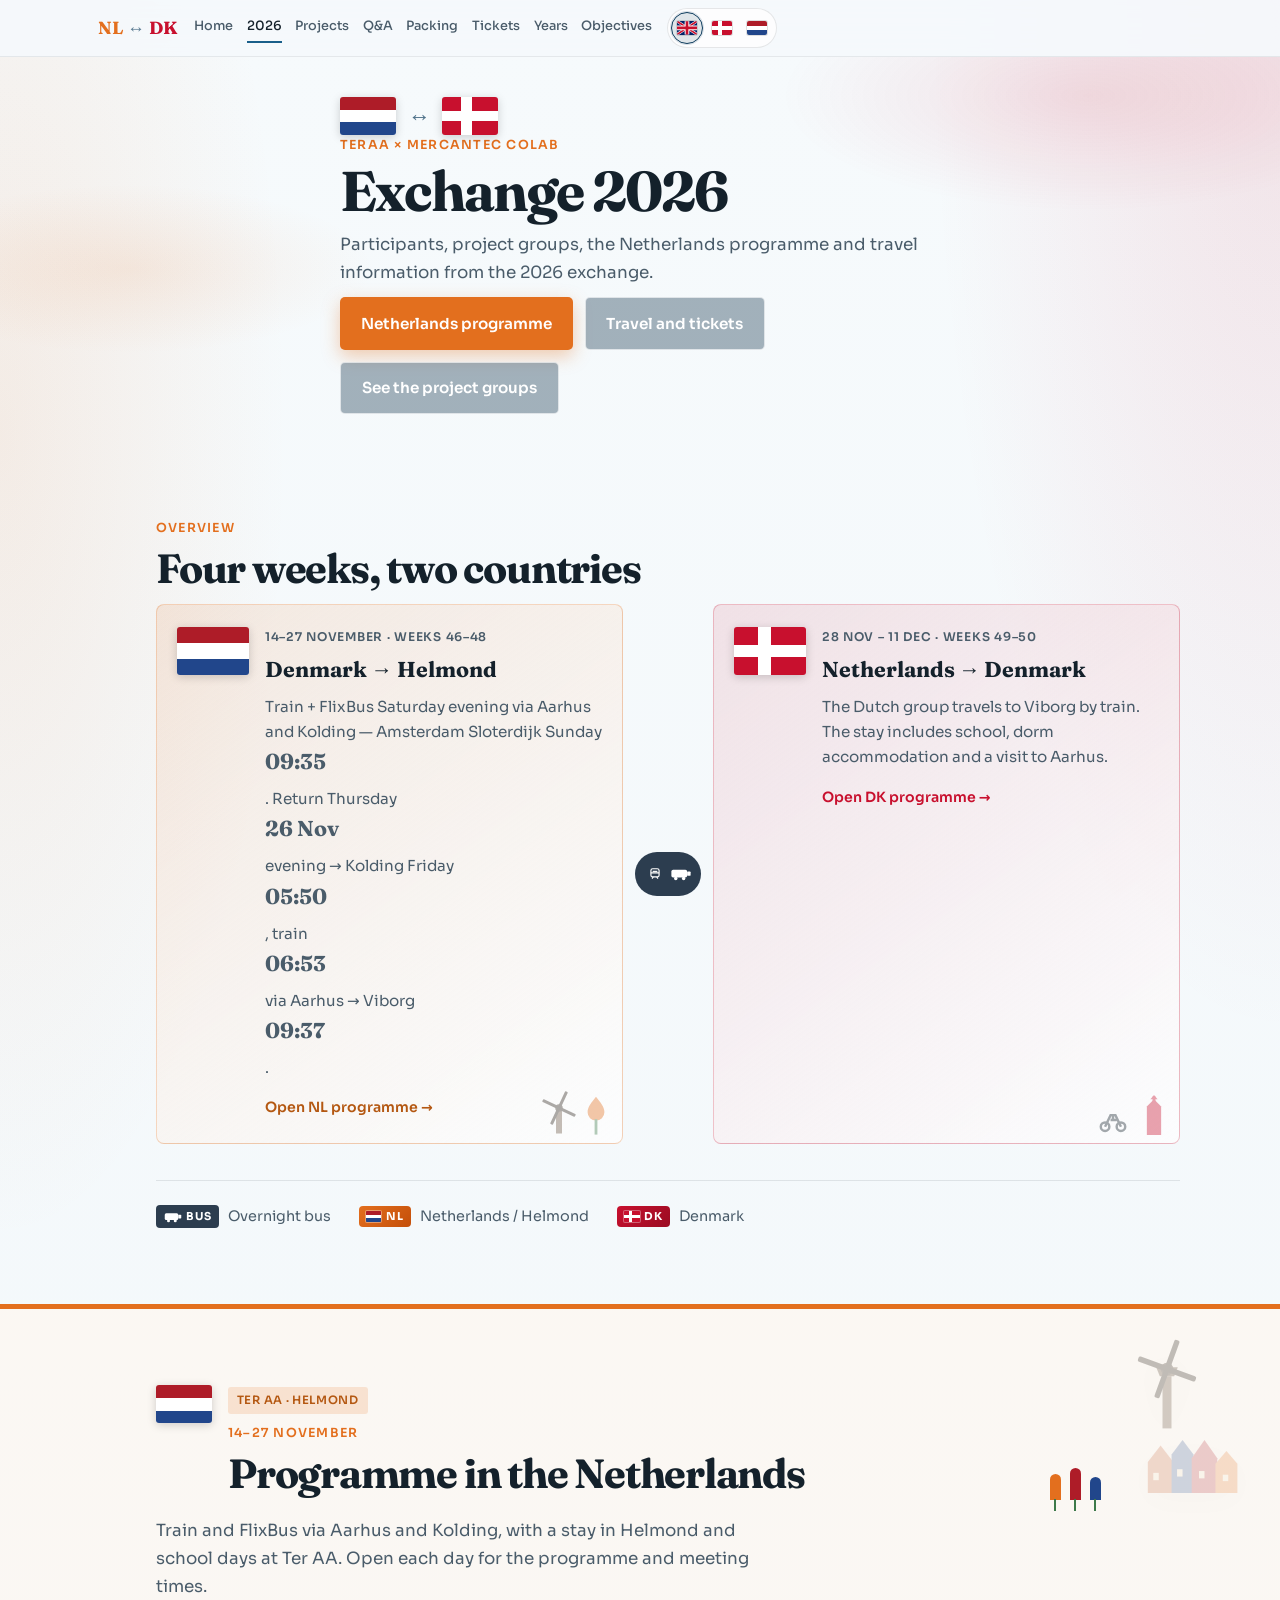
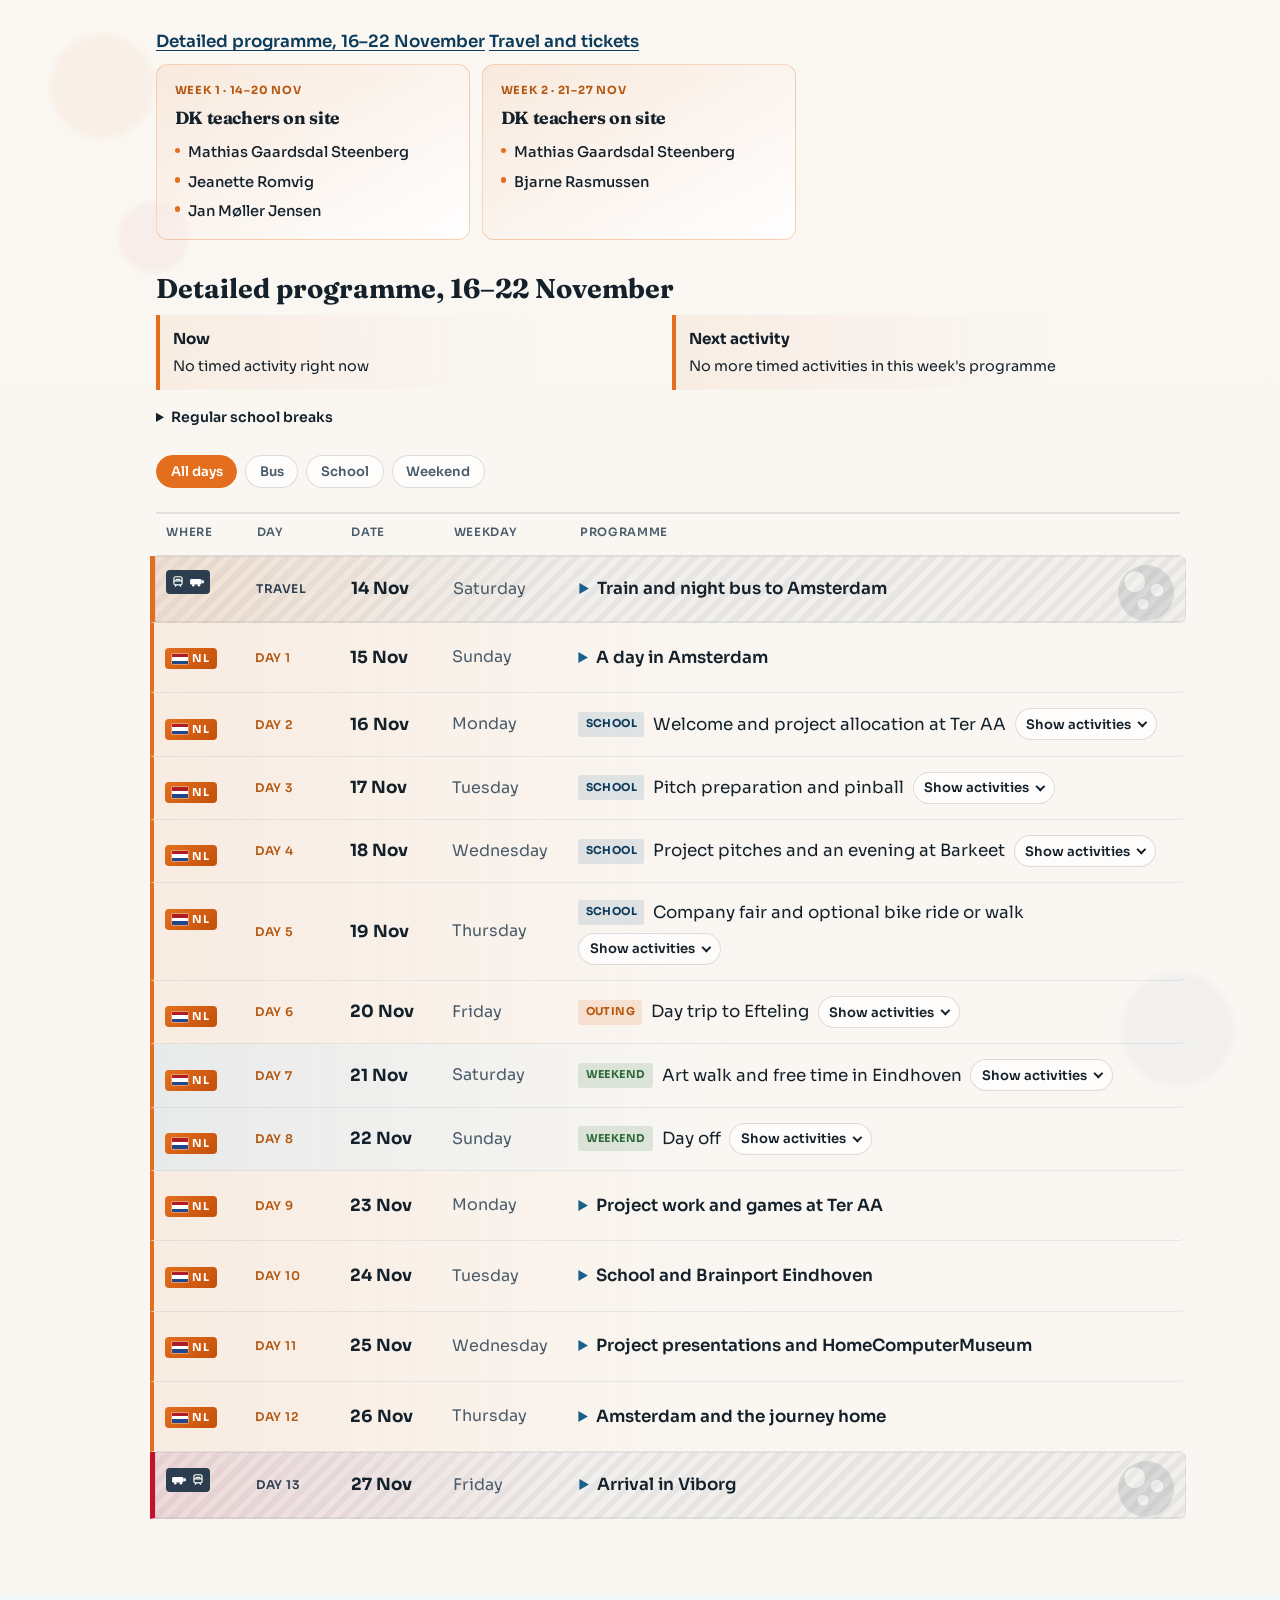
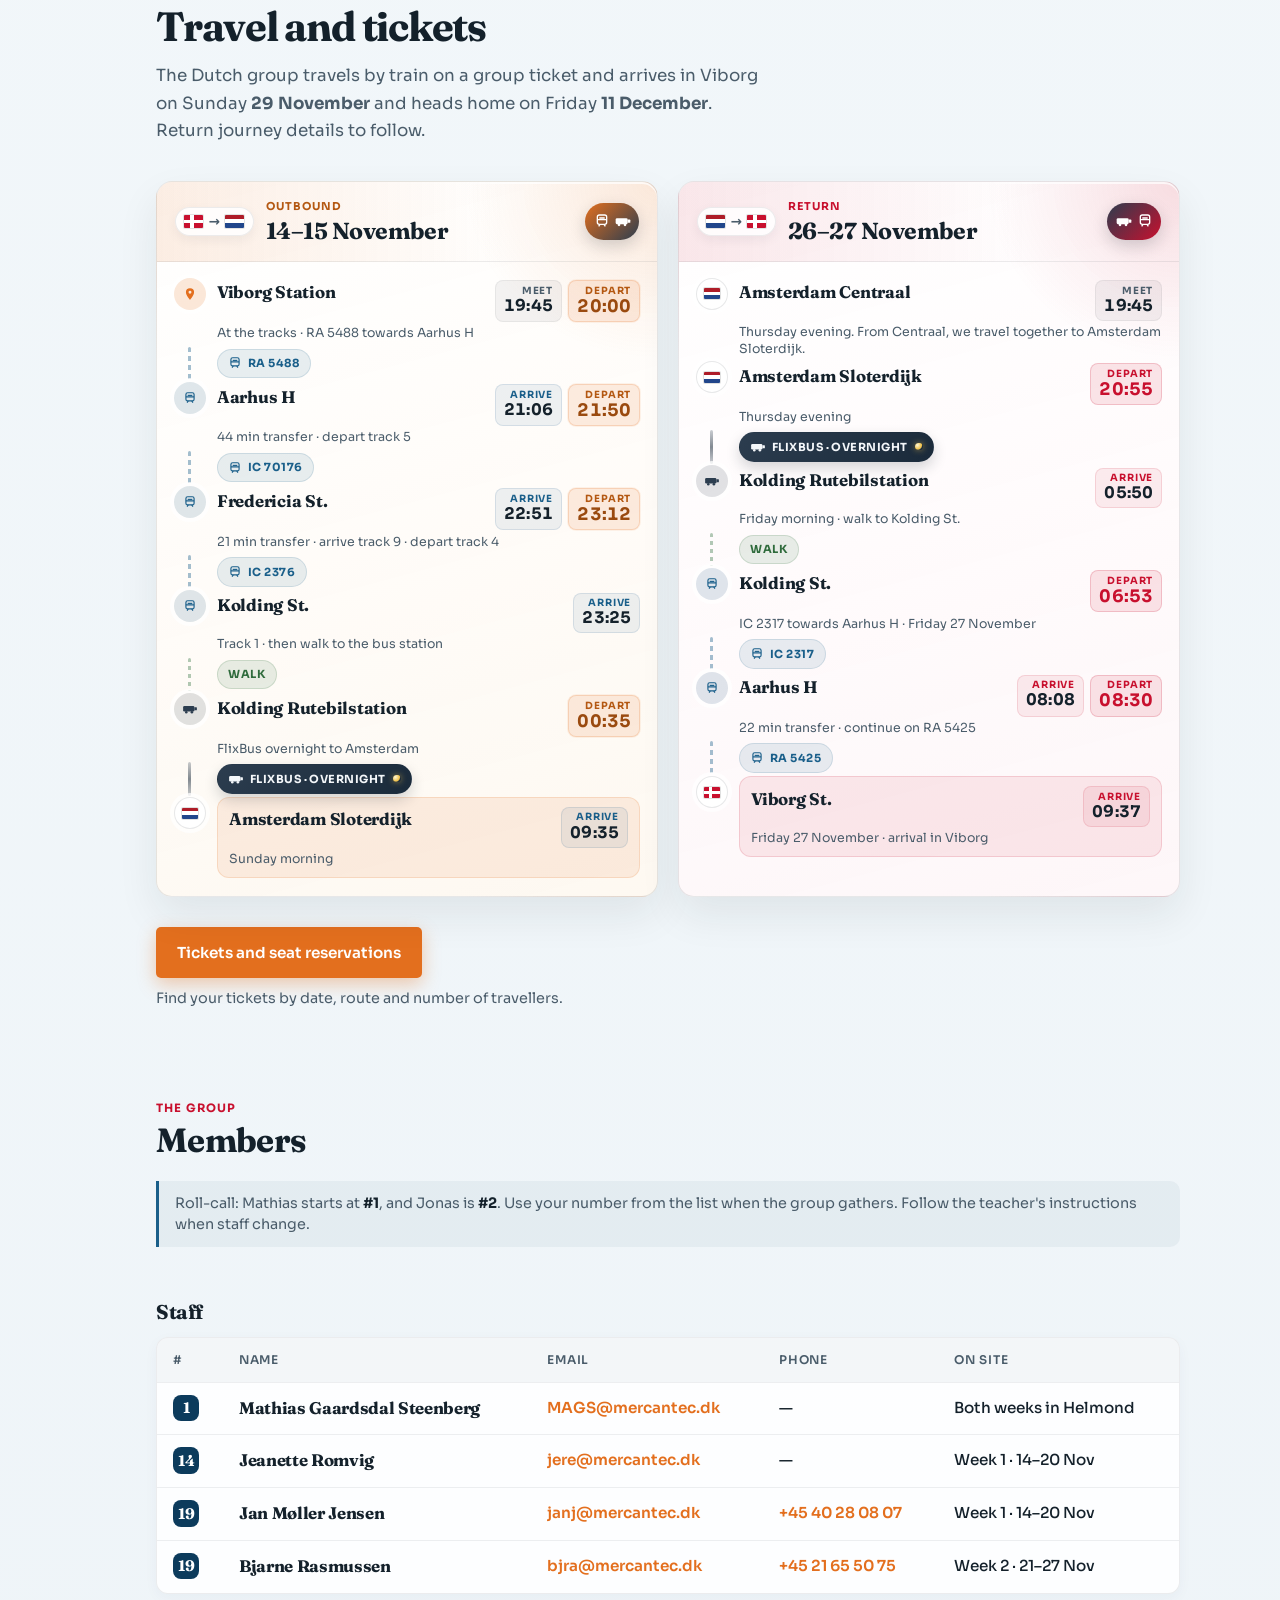
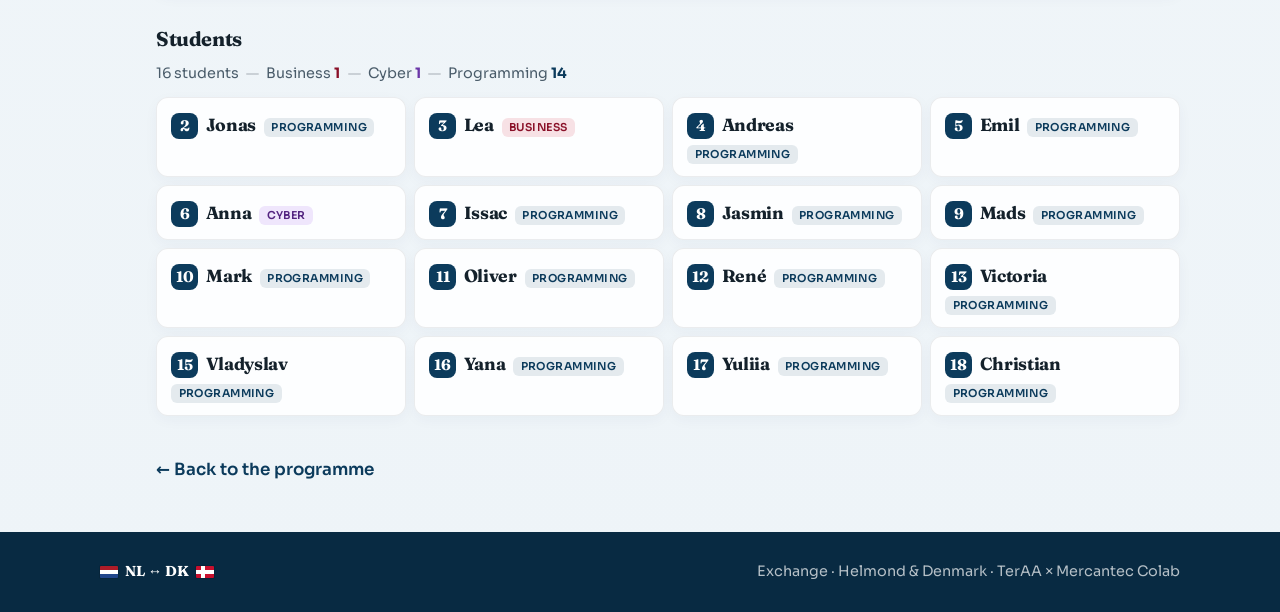
==== commit 5bc94ba5: "Vis Viborg-programmet på forsiden og arkivér Holland under 2026" ====
--- a/2026.html
+++ b/2026.html
@@ -13,10 +13,38 @@
   <link rel="preconnect" href="https://fonts.googleapis.com" />
   <link rel="preconnect" href="https://fonts.gstatic.com" crossorigin />
   <link href="https://fonts.googleapis.com/css2?family=Fraunces:opsz,wght@9..144,500;9..144,700&family=Sora:wght@400;500;600;700&display=swap" rel="stylesheet" />
-  <link rel="stylesheet" href="styles.css?v=20261108c" />
+  <link rel="stylesheet" href="styles.css?v=20261128a" />
 </head>
 <body class="page-y26">
   <a class="skip-link" href="#content" data-i18n="shared.skipLink">Skip to content</a>
+
+  <svg xmlns="http://www.w3.org/2000/svg" style="display:none" aria-hidden="true">
+    <symbol id="icon-bus" viewBox="0 0 24 16">
+      <rect x="1" y="3" width="18" height="9" rx="2" fill="currentColor"/>
+      <circle cx="6" cy="13" r="2" fill="currentColor"/>
+      <circle cx="15" cy="13" r="2" fill="currentColor"/>
+      <rect x="19" y="5" width="4" height="5" rx="1" fill="currentColor"/>
+    </symbol>
+    <symbol id="icon-train" viewBox="0 0 24 24">
+      <rect x="5" y="3" width="14" height="14" rx="3" fill="none" stroke="currentColor" stroke-width="2"/>
+      <path fill="none" stroke="currentColor" stroke-width="2" d="M5 10h14M9 17l-2 3M15 17l2 3M8 14h.01M16 14h.01"/>
+      <path fill="currentColor" d="M8 6.5h8v2H8z"/>
+    </symbol>
+    <symbol id="icon-pin" viewBox="0 0 24 24">
+      <path fill="currentColor" d="M12 2a7 7 0 00-7 7c0 5.25 7 13 7 13s7-7.75 7-13a7 7 0 00-7-7zm0 9.5A2.5 2.5 0 1114.5 9 2.5 2.5 0 0112 11.5z"/>
+    </symbol>
+    <symbol id="icon-school" viewBox="0 0 24 24">
+      <path fill="currentColor" d="M12 3L2 8l10 5 8-4v6h2V8L12 3zm-6 9.2V16c0 1.7 2.7 3 6 3s6-1.3 6-3v-3.8l-6 3-6-3z"/>
+    </symbol>
+    <symbol id="icon-weekend" viewBox="0 0 24 24">
+      <path fill="currentColor" d="M12 2a7 7 0 00-7 7c0 5.25 7 13 7 13s7-7.75 7-13a7 7 0 00-7-7zm0 9.5A2.5 2.5 0 119.5 9 2.5 2.5 0 0112 11.5z"/>
+    </symbol>
+    <symbol id="icon-bike" viewBox="0 0 24 24">
+      <circle cx="5.5" cy="17.5" r="3.5" fill="none" stroke="currentColor" stroke-width="2"/>
+      <circle cx="18.5" cy="17.5" r="3.5" fill="none" stroke="currentColor" stroke-width="2"/>
+      <path fill="none" stroke="currentColor" stroke-width="2" d="M5.5 17.5L10 8h4l4.5 9.5M12 8v4M10 12h5"/>
+    </symbol>
+  </svg>
 
   <header class="site-header">
     <div class="header-inner">
@@ -56,6 +84,18 @@
   </header>
 
   <nav class="side-nav" data-i18n-attr="aria-label:shared.sideNav.onThisPage" aria-label="On this page" data-side-nav>
+    <a href="#program-nl" class="side-nav-link" data-side-link>
+      <span class="side-nav-icon side-nav-flag" aria-hidden="true">
+        <span class="flag-mark flag-mark-nl"><span></span><span></span><span></span></span>
+      </span>
+      <span class="side-nav-label" data-i18n="archive.helmond">Netherlands programme</span>
+    </a>
+    <a href="#transport" class="side-nav-link" data-side-link>
+      <span class="side-nav-icon" aria-hidden="true">
+        <svg width="24" height="24"><use href="#icon-train"/></svg>
+      </span>
+      <span class="side-nav-label" data-i18n="archive.transport">Travel and tickets</span>
+    </a>
     <a href="#staff" class="side-nav-link" data-side-link>
       <span class="side-nav-icon" aria-hidden="true">
         <svg viewBox="0 0 24 24" fill="none" stroke="currentColor" stroke-width="2" stroke-linecap="round" stroke-linejoin="round"><path d="M17 21v-2a4 4 0 00-4-4H5a4 4 0 00-4 4v2"/><circle cx="9" cy="7" r="4"/><path d="M23 21v-2a4 4 0 00-3-3.87M16 3.13a4 4 0 010 7.75"/></svg>
@@ -81,9 +121,694 @@
         </div>
         <p class="eyebrow" data-i18n="y26.hero.eyebrow">TerAA × Mercantec Colab</p>
         <h1 id="y26-title" data-i18n="y26.hero.title">Exchange 2026</h1>
-        <p class="section-lead" data-i18n="y26.hero.lead">Specific details for this year's trip — people first, more info to follow.</p>
-        <p class="y26-plan-note" data-i18n="y26.hero.planNote">Plans can still change — nothing is final until booked.</p>
-        <a class="btn btn-ghost" href="projekter-2026.html" data-i18n="y26.hero.projects">See the project groups</a>
+        <p class="section-lead" data-i18n="archive.lead">Participants, project groups, the Netherlands programme and travel information from the 2026 exchange.</p>
+        <div class="hero-cta">
+          <a class="btn btn-primary" href="#program-nl" data-i18n="archive.helmond">Netherlands programme</a>
+          <a class="btn btn-ghost" href="#transport" data-i18n="archive.transport">Travel and tickets</a>
+          <a class="btn btn-ghost" href="projekter-2026.html" data-i18n="y26.hero.projects">See the project groups</a>
+        </div>
+      </div>
+    </section>
+
+      <section class="section timeline-section" id="overview" aria-labelledby="overview-title">
+        <div class="section-inner">
+          <p class="eyebrow" data-i18n="index.overview.eyebrow">Overview</p>
+          <h2 id="overview-title" data-i18n="index.overview.title">Four weeks, two countries</h2>
+
+          <div class="journey" role="list">
+            <a class="journey-leg journey-nl" href="#program-nl" role="listitem">
+              <div class="journey-flag">
+                <div class="flag flag-nl flag-lg"><span></span><span></span><span></span></div>
+              </div>
+              <div class="journey-body">
+                <span class="journey-meta" data-i18n="index.overview.journey.nl.meta">14–27 November · Weeks 46–48</span>
+                <strong data-i18n="index.overview.journey.nl.heading">Denmark → Helmond</strong>
+                <p data-i18n-html="index.overview.journey.nl.body">Train + FlixBus Saturday evening via Aarhus and Kolding — Amsterdam Sloterdijk Sunday <strong>09:35</strong>. Return Thursday <strong>26 Nov</strong> evening → Kolding Friday <strong>05:50</strong>, train <strong>06:53</strong> via Aarhus → Viborg <strong>09:37</strong>.</p>
+                <span class="journey-cta" data-i18n="index.overview.journey.nl.cta">Open NL programme →</span>
+              </div>
+              <div class="journey-deco" aria-hidden="true">
+                <svg class="deco-mill" viewBox="0 0 48 64" width="36" height="48">
+                  <rect x="20" y="30" width="8" height="32" fill="#6b5644"/>
+                  <circle cx="24" cy="28" r="5" fill="#3d3228"/>
+                  <rect x="22" y="4" width="4" height="48" rx="1" fill="#2c241c" transform="rotate(25 24 28)"/>
+                  <rect x="22" y="4" width="4" height="48" rx="1" fill="#2c241c" transform="rotate(115 24 28)"/>
+                </svg>
+                <svg class="deco-tulip" viewBox="0 0 40 56" width="28" height="40">
+                  <path fill="#e36f1e" d="M20 2c-6 8-12 14-12 22a12 12 0 0024 0c0-8-6-14-12-22z"/>
+                  <path fill="#3d7a4a" d="M18 34h4v22h-4z"/>
+                </svg>
+              </div>
+            </a>
+
+            <div class="journey-connector" aria-hidden="true">
+              <span class="connector-bus">
+                <svg width="22" height="14"><use href="#icon-train"/></svg>
+                <svg width="22" height="14"><use href="#icon-bus"/></svg>
+              </span>
+            </div>
+
+            <a class="journey-leg journey-dk" href="index.html#program-dk" role="listitem">
+              <div class="journey-flag">
+                <div class="flag flag-dk flag-lg"><span class="dk-cross-h"></span><span class="dk-cross-v"></span></div>
+              </div>
+              <div class="journey-body">
+                <span class="journey-meta" data-i18n="index.overview.journey.dk.meta">28 Nov – 11 Dec · Weeks 49–50</span>
+                <strong data-i18n="index.overview.journey.dk.heading">Netherlands → Denmark</strong>
+                <p data-i18n="index.overview.journey.dk.body">The Dutch group travels to Viborg by train. The stay includes school, dorm accommodation and a visit to Aarhus.</p>
+                <span class="journey-cta" data-i18n="index.overview.journey.dk.cta">Open DK programme →</span>
+              </div>
+              <div class="journey-deco" aria-hidden="true">
+                <svg class="deco-bike" viewBox="0 0 48 32" width="44" height="30">
+                  <use href="#icon-bike"/>
+                </svg>
+                <svg class="deco-tower" viewBox="0 0 36 56" width="26" height="40">
+                  <path fill="#c8102e" d="M8 56V16l10-10 10 10v40H8z"/>
+                  <rect x="16" y="2" width="4" height="10" fill="#c8102e"/>
+                  <polygon points="18,0 13,6 23,6" fill="#c8102e"/>
+                </svg>
+              </div>
+            </a>
+          </div>
+
+          <div class="legend" data-i18n-attr="aria-label:index.overview.legend.aria" aria-label="Programme legend">
+            <span class="legend-item">
+              <span class="place-badge place-bus">
+                <svg width="18" height="12"><use href="#icon-bus"/></svg>
+                BUS
+              </span>
+              <span data-i18n="shared.legend.overnightBus">Overnight bus</span>
+            </span>
+            <span class="legend-item">
+              <span class="place-badge place-nl">
+                <span class="flag-mark flag-mark-nl" aria-hidden="true"><span></span><span></span><span></span></span>
+                NL
+              </span>
+              <span data-i18n="shared.legend.nlHelmond">Netherlands / Helmond</span>
+            </span>
+            <span class="legend-item">
+              <span class="place-badge place-dk">
+                <span class="flag-mark flag-mark-dk" aria-hidden="true"><i></i><i></i></span>
+                DK
+              </span>
+              <span data-i18n="shared.legend.denmark">Denmark</span>
+            </span>
+          </div>
+        </div>
+      </section>
+
+      <section class="section program-section program-nl" id="program-nl" aria-labelledby="nl-title">
+        <div class="section-pattern pattern-nl" aria-hidden="true"></div>
+        <div class="program-landmarks program-landmarks-nl" aria-hidden="true">
+          <svg class="landmark landmark-mill" viewBox="0 0 80 110" width="72" height="99">
+            <rect x="35" y="48" width="10" height="58" fill="#6b5644"/>
+            <polygon points="32,48 48,48 52,38 28,38" fill="#5c4a3a"/>
+            <circle cx="40" cy="40" r="7" fill="#3d3228"/>
+            <g class="landmark-blades">
+              <rect x="37" y="6" width="6" height="68" rx="2" fill="#2c241c" transform="rotate(20 40 40)"/>
+              <rect x="37" y="6" width="6" height="68" rx="2" fill="#2c241c" transform="rotate(110 40 40)"/>
+            </g>
+          </svg>
+          <div class="landmark-tulips">
+            <span class="lm-tulip lm-t1"></span>
+            <span class="lm-tulip lm-t2"></span>
+            <span class="lm-tulip lm-t3"></span>
+          </div>
+          <svg class="landmark landmark-canal" viewBox="0 0 120 70" width="110" height="64">
+            <path fill="#c45a2c" d="M4 70V36l14-18 14 18v34H4z"/>
+            <path fill="#21468b" d="M30 70V28l12-16 12 16v42H30z"/>
+            <path fill="#ae1c28" d="M52 70V32l14-20 14 20v38H52z"/>
+            <path fill="#e36f1e" d="M78 70V38l12-14 12 14v32H78z"/>
+            <rect x="10" y="48" width="6" height="8" fill="#f5e6c8"/>
+            <rect x="36" y="44" width="6" height="8" fill="#f5e6c8"/>
+            <rect x="60" y="46" width="6" height="8" fill="#f5e6c8"/>
+            <rect x="86" y="50" width="6" height="7" fill="#f5e6c8"/>
+          </svg>
+        </div>
+        <div class="section-inner">
+          <div class="program-header">
+            <div class="program-title-row">
+              <div class="flag flag-nl flag-md" aria-hidden="true"><span></span><span></span><span></span></div>
+              <div>
+                <span class="country-tag tag-nl" data-i18n="index.program.nl.countryTag">Ter AA · Helmond</span>
+                <p class="eyebrow" data-i18n="index.program.nl.eyebrow">14–27 November</p>
+                <h2 id="nl-title" data-i18n="index.program.nl.title">Programme in the Netherlands</h2>
+              </div>
+            </div>
+            <p class="section-lead" data-i18n-html="index.program.nl.lead">Train and FlixBus via Aarhus and Kolding, with a stay in Helmond and school days at Ter AA. Open each day for the programme and meeting times.</p>
+            <a class="helmond-week-link" href="#helmond-week" data-i18n="index.program.nl.week.details">Detailed programme, 16–22 November</a>
+            <a class="helmond-week-link" href="#transport" data-i18n="archive.transport">Travel and tickets</a>
+          </div>
+
+          <div class="staff-weeks" data-i18n-attr="aria-label:shared.staffWeek.aria" aria-label="Danish teachers in Helmond">
+            <article class="staff-week">
+              <p class="staff-week-kicker" data-i18n="shared.staffWeek.kicker1">Week 1 · 14–20 Nov</p>
+              <h3 class="staff-week-title" data-i18n="shared.staffWeek.title">DK teachers on site</h3>
+              <ul class="staff-week-list">
+                <li>Mathias Gaardsdal Steenberg</li>
+                <li>Jeanette Romvig</li>
+                <li>Jan Møller Jensen</li>
+              </ul>
+            </article>
+            <article class="staff-week">
+              <p class="staff-week-kicker" data-i18n="shared.staffWeek.kicker2">Week 2 · 21–27 Nov</p>
+              <h3 class="staff-week-title" data-i18n="shared.staffWeek.title">DK teachers on site</h3>
+              <ul class="staff-week-list">
+                <li>Mathias Gaardsdal Steenberg</li>
+                <li>Bjarne Rasmussen</li>
+              </ul>
+            </article>
+          </div>
+
+          <section class="helmond-week" id="helmond-week" aria-labelledby="helmond-week-title">
+            <h3 id="helmond-week-title" data-i18n="index.program.nl.week.details">Detailed programme, 16–22 November</h3>
+            <div data-helmond-programme></div>
+            <details class="helmond-breaks" data-helmond-breaks hidden></details>
+          </section>
+
+          <div class="filter-chips" role="group" data-i18n-attr="aria-label:shared.schedule.filter.aria" aria-label="Highlight days" data-filter-group="nl">
+            <button type="button" class="chip is-active" data-filter="all" data-i18n="shared.schedule.chip.all">All days</button>
+            <button type="button" class="chip" data-filter="bus" data-i18n="shared.schedule.chip.bus">Bus</button>
+            <button type="button" class="chip" data-filter="school" data-i18n="shared.schedule.chip.school">School</button>
+            <button type="button" class="chip" data-filter="weekend" data-i18n="shared.schedule.chip.weekend">Weekend</button>
+          </div>
+
+          <div class="schedule" role="table" data-i18n-attr="aria-label:index.program.nl.schedule.aria" aria-label="Netherlands programme" data-schedule="nl">
+            <div class="schedule-head" role="row">
+              <span role="columnheader" data-i18n="shared.schedule.col.where">Where</span>
+              <span role="columnheader" data-i18n="shared.schedule.col.day">Day</span>
+              <span role="columnheader" data-i18n="shared.schedule.col.date">Date</span>
+              <span role="columnheader" data-i18n="shared.schedule.col.weekday">Weekday</span>
+              <span role="columnheader" data-i18n="shared.schedule.col.programme">Programme</span>
+            </div>
+
+            <div class="schedule-row is-bus is-travel-day is-travel-out" role="row" data-type="bus">
+              <span class="sch-place" role="cell"><span class="place-badge place-bus place-travel"><svg width="14" height="14"><use href="#icon-train"/></svg><svg width="16" height="10"><use href="#icon-bus"/></svg></span></span>
+              <span class="sch-day" role="cell" data-i18n="shared.schedule.day.travel">Travel</span>
+              <span class="sch-date" role="cell">14 Nov</span>
+              <span class="sch-weekday" role="cell" data-i18n="shared.weekday.saturday">Saturday</span>
+              <div class="sch-what" role="cell">
+                <details class="schedule-disclosure">
+                  <summary data-i18n="index.program.summary.nl.travel">Train and night bus to Amsterdam</summary>
+                  <div class="schedule-disclosure-body">
+                    <span class="travel-day-rail" aria-hidden="true">
+                      <span class="travel-day-mode is-pin"><svg width="12" height="12"><use href="#icon-pin"/></svg></span>
+                      <span class="travel-day-track"></span>
+                      <span class="travel-day-mode is-train"><svg width="14" height="14"><use href="#icon-train"/></svg></span>
+                      <span class="travel-day-track"></span>
+                      <span class="travel-day-mode is-bus"><svg width="16" height="10"><use href="#icon-bus"/></svg></span>
+                    </span>
+                    <span class="sch-what-text" data-i18n-html="index.program.nl.row.travel.programme"><span class="type-pill type-bus">Travel</span> <a href="https://maps.app.goo.gl/iVmWjbJtJS8Xv3MV6" target="_blank" rel="noopener noreferrer">Viborg Station</a> <strong>19:45</strong> · train <strong>20:00</strong> → Aarhus → Fredericia → Kolding <strong>23:25</strong> · FlixBus <strong>00:35</strong> → Sloterdijk <strong>09:35</strong></span>
+                  </div>
+                </details>
+              </div>
+            </div>
+            <div class="schedule-row is-nl is-arrive" role="row" data-type="arrive">
+              <span class="sch-place" role="cell"><span class="place-badge place-nl"><span class="flag-mark flag-mark-nl" aria-hidden="true"><span></span><span></span><span></span></span>NL</span></span>
+              <span class="sch-day" role="cell" data-i18n="shared.schedule.day.n" data-i18n-n="1">Day 1</span>
+              <span class="sch-date" role="cell">15 Nov</span>
+              <span class="sch-weekday" role="cell" data-i18n="shared.weekday.sunday">Sunday</span>
+              <div class="sch-what" role="cell">
+                <details class="schedule-disclosure">
+                  <summary data-i18n="index.program.summary.nl.d1">A day in Amsterdam</summary>
+                  <div class="schedule-disclosure-body">
+                    <span class="sch-what-text" data-i18n-html="index.program.nl.row.d1.programme"><span class="type-pill type-arrive">Arrive</span> Amsterdam Sloterdijk <strong>09:35</strong> · day in Amsterdam</span>
+                  </div>
+                </details>
+              </div>
+            </div>
+            <div class="schedule-row is-nl" role="row" data-type="school">
+              <span class="sch-place" role="cell"><span class="place-badge place-nl"><span class="flag-mark flag-mark-nl" aria-hidden="true"><span></span><span></span><span></span></span>NL</span></span>
+              <span class="sch-day" role="cell" data-i18n="shared.schedule.day.n" data-i18n-n="2">Day 2</span>
+              <span class="sch-date" role="cell">16 Nov</span>
+              <span class="sch-weekday" role="cell" data-i18n="shared.weekday.monday">Monday</span>
+              <div class="sch-what" role="cell">
+                <span class="sch-what-text" data-i18n-html="index.program.nl.row.d2.programme"><span class="type-pill type-school">School</span> Welcome and project allocation at Ter AA</span>
+                <button type="button" class="chip helmond-toggle" data-helmond-toggle aria-expanded="false" aria-controls="helmond-2026-11-16" hidden>Show activities</button>
+              </div>
+            </div>
+            <div class="helmond-day" role="row" id="helmond-2026-11-16" hidden>
+              <div class="helmond-day-content" role="cell" aria-colspan="5"></div>
+            </div>
+            <div class="schedule-row is-nl" role="row" data-type="school">
+              <span class="sch-place" role="cell"><span class="place-badge place-nl"><span class="flag-mark flag-mark-nl" aria-hidden="true"><span></span><span></span><span></span></span>NL</span></span>
+              <span class="sch-day" role="cell" data-i18n="shared.schedule.day.n" data-i18n-n="3">Day 3</span>
+              <span class="sch-date" role="cell">17 Nov</span>
+              <span class="sch-weekday" role="cell" data-i18n="shared.weekday.tuesday">Tuesday</span>
+              <div class="sch-what" role="cell">
+                <span class="sch-what-text" data-i18n-html="index.program.nl.row.d3.programme"><span class="type-pill type-school">School</span> Pitch preparation and pinball</span>
+                <button type="button" class="chip helmond-toggle" data-helmond-toggle aria-expanded="false" aria-controls="helmond-2026-11-17" hidden>Show activities</button>
+              </div>
+            </div>
+            <div class="helmond-day" role="row" id="helmond-2026-11-17" hidden>
+              <div class="helmond-day-content" role="cell" aria-colspan="5"></div>
+            </div>
+            <div class="schedule-row is-nl" role="row" data-type="school">
+              <span class="sch-place" role="cell"><span class="place-badge place-nl"><span class="flag-mark flag-mark-nl" aria-hidden="true"><span></span><span></span><span></span></span>NL</span></span>
+              <span class="sch-day" role="cell" data-i18n="shared.schedule.day.n" data-i18n-n="4">Day 4</span>
+              <span class="sch-date" role="cell">18 Nov</span>
+              <span class="sch-weekday" role="cell" data-i18n="shared.weekday.wednesday">Wednesday</span>
+              <div class="sch-what" role="cell">
+                <span class="sch-what-text" data-i18n-html="index.program.nl.row.d4.programme"><span class="type-pill type-school">School</span> Project pitches and an evening at Barkeet</span>
+                <button type="button" class="chip helmond-toggle" data-helmond-toggle aria-expanded="false" aria-controls="helmond-2026-11-18" hidden>Show activities</button>
+              </div>
+            </div>
+            <div class="helmond-day" role="row" id="helmond-2026-11-18" hidden>
+              <div class="helmond-day-content" role="cell" aria-colspan="5"></div>
+            </div>
+            <div class="schedule-row is-nl" role="row" data-type="school">
+              <span class="sch-place" role="cell"><span class="place-badge place-nl"><span class="flag-mark flag-mark-nl" aria-hidden="true"><span></span><span></span><span></span></span>NL</span></span>
+              <span class="sch-day" role="cell" data-i18n="shared.schedule.day.n" data-i18n-n="5">Day 5</span>
+              <span class="sch-date" role="cell">19 Nov</span>
+              <span class="sch-weekday" role="cell" data-i18n="shared.weekday.thursday">Thursday</span>
+              <div class="sch-what" role="cell">
+                <span class="sch-what-text" data-i18n-html="index.program.nl.row.d5.programme"><span class="type-pill type-school">School</span> Company fair and optional bike ride or walk</span>
+                <button type="button" class="chip helmond-toggle" data-helmond-toggle aria-expanded="false" aria-controls="helmond-2026-11-19" hidden>Show activities</button>
+              </div>
+            </div>
+            <div class="helmond-day" role="row" id="helmond-2026-11-19" hidden>
+              <div class="helmond-day-content" role="cell" aria-colspan="5"></div>
+            </div>
+            <div class="schedule-row is-nl" role="row" data-type="school">
+              <span class="sch-place" role="cell"><span class="place-badge place-nl"><span class="flag-mark flag-mark-nl" aria-hidden="true"><span></span><span></span><span></span></span>NL</span></span>
+              <span class="sch-day" role="cell" data-i18n="shared.schedule.day.n" data-i18n-n="6">Day 6</span>
+              <span class="sch-date" role="cell">20 Nov</span>
+              <span class="sch-weekday" role="cell" data-i18n="shared.weekday.friday">Friday</span>
+              <div class="sch-what" role="cell">
+                <span class="sch-what-text" data-i18n-html="index.program.nl.row.d6.programme"><span class="type-pill type-arrive">Outing</span> Day trip to Efteling</span>
+                <button type="button" class="chip helmond-toggle" data-helmond-toggle aria-expanded="false" aria-controls="helmond-2026-11-20" hidden>Show activities</button>
+              </div>
+            </div>
+            <div class="helmond-day" role="row" id="helmond-2026-11-20" hidden>
+              <div class="helmond-day-content" role="cell" aria-colspan="5"></div>
+            </div>
+            <div class="schedule-row is-nl is-weekend" role="row" data-type="weekend">
+              <span class="sch-place" role="cell"><span class="place-badge place-nl"><span class="flag-mark flag-mark-nl" aria-hidden="true"><span></span><span></span><span></span></span>NL</span></span>
+              <span class="sch-day" role="cell" data-i18n="shared.schedule.day.n" data-i18n-n="7">Day 7</span>
+              <span class="sch-date" role="cell">21 Nov</span>
+              <span class="sch-weekday" role="cell" data-i18n="shared.weekday.saturday">Saturday</span>
+              <div class="sch-what" role="cell">
+                <span class="sch-what-text" data-i18n-html="index.program.nl.row.d7.programme"><span class="type-pill type-weekend">Weekend</span> Art walk and free time in Eindhoven</span>
+                <button type="button" class="chip helmond-toggle" data-helmond-toggle aria-expanded="false" aria-controls="helmond-2026-11-21" hidden>Show activities</button>
+              </div>
+            </div>
+            <div class="helmond-day" role="row" id="helmond-2026-11-21" hidden>
+              <div class="helmond-day-content" role="cell" aria-colspan="5"></div>
+            </div>
+            <div class="schedule-row is-nl is-weekend" role="row" data-type="weekend">
+              <span class="sch-place" role="cell"><span class="place-badge place-nl"><span class="flag-mark flag-mark-nl" aria-hidden="true"><span></span><span></span><span></span></span>NL</span></span>
+              <span class="sch-day" role="cell" data-i18n="shared.schedule.day.n" data-i18n-n="8">Day 8</span>
+              <span class="sch-date" role="cell">22 Nov</span>
+              <span class="sch-weekday" role="cell" data-i18n="shared.weekday.sunday">Sunday</span>
+              <div class="sch-what" role="cell">
+                <span class="sch-what-text" data-i18n-html="index.program.nl.row.d8.programme"><span class="type-pill type-weekend">Weekend</span> Day off</span>
+                <button type="button" class="chip helmond-toggle" data-helmond-toggle aria-expanded="false" aria-controls="helmond-2026-11-22" hidden>Show activities</button>
+              </div>
+            </div>
+            <div class="helmond-day" role="row" id="helmond-2026-11-22" hidden>
+              <div class="helmond-day-content" role="cell" aria-colspan="5"></div>
+            </div>
+            <div class="schedule-row is-nl" role="row" data-type="school">
+              <span class="sch-place" role="cell"><span class="place-badge place-nl"><span class="flag-mark flag-mark-nl" aria-hidden="true"><span></span><span></span><span></span></span>NL</span></span>
+              <span class="sch-day" role="cell" data-i18n="shared.schedule.day.n" data-i18n-n="9">Day 9</span>
+              <span class="sch-date" role="cell">23 Nov</span>
+              <span class="sch-weekday" role="cell" data-i18n="shared.weekday.monday">Monday</span>
+              <div class="sch-what" role="cell">
+                <details class="schedule-disclosure">
+                  <summary id="helmond-2026-11-23" data-i18n="index.program.summary.nl.d9">Project work and games at Ter AA</summary>
+                  <div class="schedule-disclosure-body">
+                    <div data-i18n-html="index.program.nl.row.d9.programme"><ul class="schedule-day-plan"><li><strong>09:00–13:00</strong> Project work for the Danish students at Ter AA. Dutch students have lessons until <strong>16:00</strong>.</li><li><strong>Around 16:30</strong> Danish students meet back in the classroom for games and snacks. Dutch students can join a little later if they need a longer break.</li><li>Bring your gaming devices. There will also be board games. We play and eat together, then head back to the hotel when we’ve had enough.</li></ul></div>
+                  </div>
+                </details>
+              </div>
+            </div>
+            <div class="schedule-row is-nl" role="row" data-type="school">
+              <span class="sch-place" role="cell"><span class="place-badge place-nl"><span class="flag-mark flag-mark-nl" aria-hidden="true"><span></span><span></span><span></span></span>NL</span></span>
+              <span class="sch-day" role="cell" data-i18n="shared.schedule.day.n" data-i18n-n="10">Day 10</span>
+              <span class="sch-date" role="cell">24 Nov</span>
+              <span class="sch-weekday" role="cell" data-i18n="shared.weekday.tuesday">Tuesday</span>
+              <div class="sch-what" role="cell">
+                <details class="schedule-disclosure">
+                  <summary data-i18n="index.program.summary.nl.d10">School and Brainport Eindhoven</summary>
+                  <div class="schedule-disclosure-body">
+                    <div data-i18n-html="index.program.nl.row.d10.programme"><ul class="schedule-day-plan"><li><strong>09:00</strong> School starts at Ter AA.</li><li><strong>13:15</strong> Leave the school together.</li><li><strong>13:46</strong> Train to Eindhoven.</li><li><strong>14:30–16:30</strong> Visit to <a href="https://brainporteindhoven.com/en/">Brainport Eindhoven</a>.</li></ul></div>
+                  </div>
+                </details>
+              </div>
+            </div>
+            <div class="schedule-row is-nl" role="row" data-type="school">
+              <span class="sch-place" role="cell"><span class="place-badge place-nl"><span class="flag-mark flag-mark-nl" aria-hidden="true"><span></span><span></span><span></span></span>NL</span></span>
+              <span class="sch-day" role="cell" data-i18n="shared.schedule.day.n" data-i18n-n="11">Day 11</span>
+              <span class="sch-date" role="cell">25 Nov</span>
+              <span class="sch-weekday" role="cell" data-i18n="shared.weekday.wednesday">Wednesday</span>
+              <div class="sch-what" role="cell">
+                <details class="schedule-disclosure">
+                  <summary data-i18n="index.program.summary.nl.d11">Project presentations and HomeComputerMuseum</summary>
+                  <div class="schedule-disclosure-body">
+                    <div data-i18n-html="index.program.nl.row.d11.programme"><ul class="schedule-day-plan"><li><strong>09:00</strong> School starts at Ter AA. The time for the project presentations is still to be confirmed.</li><li>After the presentations, we walk together from school to the museum.</li><li><strong>16:00</strong> Visit to <a href="https://www.homecomputermuseum.nl/#intro">HomeComputerMuseum</a> in Helmond. Dutch students are welcome.</li><li><strong>19:00–23:00</strong> Barkeet is open for anyone who wants to go and play.</li></ul></div>
+                  </div>
+                </details>
+              </div>
+            </div>
+            <div class="schedule-row is-nl is-highlight" role="row" data-type="bus">
+              <span class="sch-place" role="cell"><span class="place-badge place-nl"><span class="flag-mark flag-mark-nl" aria-hidden="true"><span></span><span></span><span></span></span>NL</span></span>
+              <span class="sch-day" role="cell" data-i18n="shared.schedule.day.n" data-i18n-n="12">Day 12</span>
+              <span class="sch-date" role="cell">26 Nov</span>
+              <span class="sch-weekday" role="cell" data-i18n="shared.weekday.thursday">Thursday</span>
+              <div class="sch-what" role="cell">
+                <details class="schedule-disclosure">
+                  <summary data-i18n="index.program.summary.nl.d12">Amsterdam and the journey home</summary>
+                  <div class="schedule-disclosure-body">
+                    <div data-i18n-html="index.program.nl.row.d12.programme"><ul class="schedule-day-plan"><li><strong>By 09:30</strong> Check out of Golden Tulip West Ende.</li><li><strong>10:00</strong> Train to Amsterdam. Plan your day in Amsterdam and coordinate on WhatsApp.</li><li><strong>19:45</strong> Meet at <strong>Amsterdam Centraal</strong>. From there we travel together to Amsterdam Sloterdijk.</li><li><strong>20:55</strong> FlixBus departs from <strong>Amsterdam Sloterdijk</strong> for Kolding.</li></ul></div>
+                    <section class="return-seats" id="hjemtur-saeder" aria-labelledby="return-seats-title">
+                      <h4 id="return-seats-title" data-i18n="index.returnSeats.title">Boarding and seats</h4>
+                      <p class="return-seats-status" role="status"></p>
+                      <button class="btn btn-ghost-dark" type="button" data-return-retry data-i18n="tickets.retry" hidden>Try again</button>
+                      <div class="return-seats-content" hidden>
+                        <div class="return-ticket-codes"></div>
+                        <table>
+                          <caption></caption>
+                          <thead><tr>
+                            <th scope="col" aria-sort="ascending" data-i18n="index.returnSeats.seat">Seat</th>
+                            <th scope="col" data-i18n="index.returnSeats.firstName">First name</th>
+                          </tr></thead>
+                          <tbody></tbody>
+                        </table>
+                      </div>
+                      <noscript><span data-i18n="index.returnSeats.enableJs">Enable JavaScript to see the QR code and seats.</span></noscript>
+                    </section>
+                  </div>
+                </details>
+              </div>
+            </div>
+            <div class="schedule-row is-bus is-travel-day is-travel-home" role="row" data-type="bus">
+              <span class="sch-place" role="cell"><span class="place-badge place-bus place-travel"><svg width="16" height="10"><use href="#icon-bus"/></svg><svg width="14" height="14"><use href="#icon-train"/></svg></span></span>
+              <span class="sch-day" role="cell" data-i18n="shared.schedule.day.n" data-i18n-n="13">Day 13</span>
+              <span class="sch-date" role="cell">27 Nov</span>
+              <span class="sch-weekday" role="cell" data-i18n="shared.weekday.friday">Friday</span>
+              <div class="sch-what" role="cell">
+                <details class="schedule-disclosure">
+                  <summary data-i18n="index.program.summary.nl.d13">Arrival in Viborg</summary>
+                  <div class="schedule-disclosure-body">
+                    <span class="travel-day-rail" aria-hidden="true">
+                      <span class="travel-day-mode is-bus"><svg width="16" height="10"><use href="#icon-bus"/></svg></span>
+                      <span class="travel-day-track"></span>
+                      <span class="travel-day-mode is-train"><svg width="14" height="14"><use href="#icon-train"/></svg></span>
+                      <span class="travel-day-mode is-home"><span class="flag-mark flag-mark-dk"><i></i><i></i></span></span>
+                    </span>
+                    <div data-i18n-html="index.program.nl.row.d13.programme"><ul class="schedule-day-plan"><li><strong>05:50</strong> Arrival at Kolding Rutebilstation. Walk to Kolding Station.</li><li><strong>06:53</strong> Train from Kolding. Arrive at Aarhus H at <strong>08:08</strong> and change to the train at <strong>08:30</strong>.</li><li><strong>09:37</strong> Arrival at Viborg Station. The group has the day off school in Viborg.</li></ul></div>
+                  </div>
+                </details>
+              </div>
+            </div>
+          </div>
+
+        </div>
+      </section>
+
+    <section class="section y26-section" id="transport" aria-labelledby="transport-title">
+      <div class="section-inner">
+        <h2 id="transport-title" data-i18n="archive.transport">Travel and tickets</h2>
+        <p class="section-lead" data-i18n-html="archive.dkTravel">The Dutch group travels by train on a group ticket and arrives in Viborg on Sunday <strong>29 November</strong> and heads home on Friday <strong>11 December</strong>. Return journey details to follow.</p>
+      <div class="travel-routes" data-i18n-attr="aria-label:index.travel.routes.aria" aria-label="Outbound and return travel">
+        <article class="travel-route travel-route-out">
+          <header class="travel-route-head">
+            <div class="travel-route-flags" aria-hidden="true">
+              <span class="flag-mark flag-mark-dk"><i></i><i></i></span>
+              <span class="travel-route-arrow">→</span>
+              <span class="flag-mark flag-mark-nl"><span></span><span></span><span></span></span>
+            </div>
+            <div class="travel-route-head-text">
+              <p class="travel-route-kicker" data-i18n="index.travel.out.kicker">Outbound</p>
+              <h3 class="travel-route-title" data-i18n="index.travel.out.title">14–15 November</h3>
+            </div>
+            <span class="travel-route-badge" aria-hidden="true">
+              <svg width="16" height="16"><use href="#icon-train"/></svg>
+              <svg width="16" height="11"><use href="#icon-bus"/></svg>
+            </span>
+          </header>
+
+          <ol class="itinerary">
+            <li class="itinerary-stop">
+              <span class="itinerary-dot itinerary-dot-pin" aria-hidden="true"><svg width="14" height="14"><use href="#icon-pin"/></svg></span>
+              <div class="itinerary-body">
+                <div class="itinerary-row">
+                  <a class="itinerary-place" href="https://maps.app.goo.gl/iVmWjbJtJS8Xv3MV6" target="_blank" rel="noopener noreferrer" data-i18n="index.travel.stop.meet">Viborg Station</a>
+                  <div class="itinerary-clock">
+                    <span class="itinerary-clock-item">
+                      <span class="itinerary-clock-label" data-i18n="index.travel.label.meet">Meet</span>
+                      <time datetime="19:45">19:45</time>
+                    </span>
+                    <span class="itinerary-clock-item is-depart">
+                      <span class="itinerary-clock-label" data-i18n="index.travel.label.depart">Depart</span>
+                      <time datetime="20:00">20:00</time>
+                    </span>
+                  </div>
+                </div>
+                <p class="itinerary-meta" data-i18n="index.travel.out.meet.meta">At the tracks · RA 5488 towards Aarhus H</p>
+              </div>
+            </li>
+            <li class="itinerary-leg itinerary-leg-train" aria-hidden="true">
+              <span class="itinerary-leg-line"></span>
+              <span class="itinerary-leg-chip"><svg width="14" height="14"><use href="#icon-train"/></svg><span>RA 5488</span></span>
+            </li>
+            <li class="itinerary-stop">
+              <span class="itinerary-dot itinerary-dot-train" aria-hidden="true"><svg width="14" height="14"><use href="#icon-train"/></svg></span>
+              <div class="itinerary-body">
+                <div class="itinerary-row">
+                  <span class="itinerary-place">Aarhus H</span>
+                  <div class="itinerary-clock">
+                    <span class="itinerary-clock-item is-arrive">
+                      <span class="itinerary-clock-label" data-i18n="index.travel.label.arrive">Arrive</span>
+                      <time datetime="21:06">21:06</time>
+                    </span>
+                    <span class="itinerary-clock-item is-depart">
+                      <span class="itinerary-clock-label" data-i18n="index.travel.label.depart">Depart</span>
+                      <time datetime="21:50">21:50</time>
+                    </span>
+                  </div>
+                </div>
+                <p class="itinerary-meta" data-i18n="index.travel.out.aarhus.meta">44 min transfer · depart track 5</p>
+              </div>
+            </li>
+            <li class="itinerary-leg itinerary-leg-train" aria-hidden="true">
+              <span class="itinerary-leg-line"></span>
+              <span class="itinerary-leg-chip"><svg width="14" height="14"><use href="#icon-train"/></svg><span>IC 70176</span></span>
+            </li>
+            <li class="itinerary-stop">
+              <span class="itinerary-dot itinerary-dot-train" aria-hidden="true"><svg width="14" height="14"><use href="#icon-train"/></svg></span>
+              <div class="itinerary-body">
+                <div class="itinerary-row">
+                  <span class="itinerary-place">Fredericia St.</span>
+                  <div class="itinerary-clock">
+                    <span class="itinerary-clock-item is-arrive">
+                      <span class="itinerary-clock-label" data-i18n="index.travel.label.arrive">Arrive</span>
+                      <time datetime="22:51">22:51</time>
+                    </span>
+                    <span class="itinerary-clock-item is-depart">
+                      <span class="itinerary-clock-label" data-i18n="index.travel.label.depart">Depart</span>
+                      <time datetime="23:12">23:12</time>
+                    </span>
+                  </div>
+                </div>
+                <p class="itinerary-meta" data-i18n="index.travel.out.fredericia.meta">21 min transfer · arrive track 9 · depart track 4</p>
+              </div>
+            </li>
+            <li class="itinerary-leg itinerary-leg-train" aria-hidden="true">
+              <span class="itinerary-leg-line"></span>
+              <span class="itinerary-leg-chip"><svg width="14" height="14"><use href="#icon-train"/></svg><span>IC 2376</span></span>
+            </li>
+            <li class="itinerary-stop">
+              <span class="itinerary-dot itinerary-dot-train" aria-hidden="true"><svg width="14" height="14"><use href="#icon-train"/></svg></span>
+              <div class="itinerary-body">
+                <div class="itinerary-row">
+                  <span class="itinerary-place">Kolding St.</span>
+                  <div class="itinerary-clock">
+                    <span class="itinerary-clock-item is-arrive">
+                      <span class="itinerary-clock-label" data-i18n="index.travel.label.arrive">Arrive</span>
+                      <time datetime="23:25">23:25</time>
+                    </span>
+                  </div>
+                </div>
+                <p class="itinerary-meta" data-i18n="index.travel.out.kolding.meta">Track 1 · then walk to the bus station</p>
+              </div>
+            </li>
+            <li class="itinerary-leg itinerary-leg-walk" aria-hidden="true">
+              <span class="itinerary-leg-line"></span>
+              <span class="itinerary-leg-chip"><span data-i18n="index.travel.mode.walk">Walk</span></span>
+            </li>
+            <li class="itinerary-stop">
+              <span class="itinerary-dot itinerary-dot-bus" aria-hidden="true"><svg width="16" height="10"><use href="#icon-bus"/></svg></span>
+              <div class="itinerary-body">
+                <div class="itinerary-row">
+                  <span class="itinerary-place">Kolding Rutebilstation</span>
+                  <div class="itinerary-clock">
+                    <span class="itinerary-clock-item is-depart">
+                      <span class="itinerary-clock-label" data-i18n="index.travel.label.depart">Depart</span>
+                      <time datetime="00:35">00:35</time>
+                    </span>
+                  </div>
+                </div>
+                <p class="itinerary-meta" data-i18n="index.travel.out.koldingBus.meta">FlixBus overnight to Amsterdam</p>
+              </div>
+            </li>
+            <li class="itinerary-leg itinerary-leg-bus itinerary-leg-night" aria-hidden="true">
+              <span class="itinerary-leg-line"></span>
+              <span class="itinerary-leg-chip"><svg width="16" height="10"><use href="#icon-bus"/></svg><span data-i18n="index.travel.mode.flixNight">FlixBus · overnight</span></span>
+            </li>
+            <li class="itinerary-stop itinerary-stop-end">
+              <span class="itinerary-dot itinerary-dot-nl" aria-hidden="true"><span class="flag-mark flag-mark-nl"><span></span><span></span><span></span></span></span>
+              <div class="itinerary-body">
+                <div class="itinerary-row">
+                  <span class="itinerary-place">Amsterdam Sloterdijk</span>
+                  <div class="itinerary-clock">
+                    <span class="itinerary-clock-item is-arrive">
+                      <span class="itinerary-clock-label" data-i18n="index.travel.label.arrive">Arrive</span>
+                      <time datetime="09:35">09:35</time>
+                    </span>
+                  </div>
+                </div>
+                <p class="itinerary-meta" data-i18n="index.travel.out.sloterdijk.meta">Sunday morning</p>
+              </div>
+            </li>
+          </ol>
+        </article>
+
+        <article class="travel-route travel-route-home">
+          <header class="travel-route-head">
+            <div class="travel-route-flags" aria-hidden="true">
+              <span class="flag-mark flag-mark-nl"><span></span><span></span><span></span></span>
+              <span class="travel-route-arrow">→</span>
+              <span class="flag-mark flag-mark-dk"><i></i><i></i></span>
+            </div>
+            <div class="travel-route-head-text">
+              <p class="travel-route-kicker" data-i18n="index.travel.home.kicker">Return</p>
+              <h3 class="travel-route-title" data-i18n="index.travel.home.title">26–27 November</h3>
+            </div>
+            <span class="travel-route-badge" aria-hidden="true">
+              <svg width="16" height="11"><use href="#icon-bus"/></svg>
+              <svg width="16" height="16"><use href="#icon-train"/></svg>
+            </span>
+          </header>
+
+          <ol class="itinerary">
+            <li class="itinerary-stop">
+              <span class="itinerary-dot itinerary-dot-nl" aria-hidden="true"><span class="flag-mark flag-mark-nl"><span></span><span></span><span></span></span></span>
+              <div class="itinerary-body">
+                <div class="itinerary-row">
+                  <span class="itinerary-place">Amsterdam Centraal</span>
+                  <div class="itinerary-clock">
+                    <span class="itinerary-clock-item">
+                      <span class="itinerary-clock-label" data-i18n="index.travel.label.meet">Meet</span>
+                      <time datetime="19:45">19:45</time>
+                    </span>
+                  </div>
+                </div>
+                <p class="itinerary-meta" data-i18n="index.travel.home.centraal.meta">Thursday evening. From Centraal, we travel together to Amsterdam Sloterdijk.</p>
+              </div>
+            </li>
+            <li class="itinerary-stop">
+              <span class="itinerary-dot itinerary-dot-nl" aria-hidden="true"><span class="flag-mark flag-mark-nl"><span></span><span></span><span></span></span></span>
+              <div class="itinerary-body">
+                <div class="itinerary-row">
+                  <span class="itinerary-place">Amsterdam Sloterdijk</span>
+                  <div class="itinerary-clock">
+                    <span class="itinerary-clock-item is-depart">
+                      <span class="itinerary-clock-label" data-i18n="index.travel.label.depart">Depart</span>
+                      <time datetime="20:55">20:55</time>
+                    </span>
+                  </div>
+                </div>
+                <p class="itinerary-meta" data-i18n="index.travel.home.sloterdijk.meta">Thursday evening</p>
+              </div>
+            </li>
+            <li class="itinerary-leg itinerary-leg-bus itinerary-leg-night" aria-hidden="true">
+              <span class="itinerary-leg-line"></span>
+              <span class="itinerary-leg-chip"><svg width="16" height="10"><use href="#icon-bus"/></svg><span data-i18n="index.travel.mode.flixNight">FlixBus · overnight</span></span>
+            </li>
+            <li class="itinerary-stop">
+              <span class="itinerary-dot itinerary-dot-bus" aria-hidden="true"><svg width="16" height="10"><use href="#icon-bus"/></svg></span>
+              <div class="itinerary-body">
+                <div class="itinerary-row">
+                  <span class="itinerary-place">Kolding Rutebilstation</span>
+                  <div class="itinerary-clock">
+                    <span class="itinerary-clock-item is-arrive">
+                      <span class="itinerary-clock-label" data-i18n="index.travel.label.arrive">Arrive</span>
+                      <time datetime="05:50">05:50</time>
+                    </span>
+                  </div>
+                </div>
+                <p class="itinerary-meta" data-i18n="index.travel.home.kolding.meta">Friday morning · walk to Kolding St.</p>
+              </div>
+            </li>
+            <li class="itinerary-leg itinerary-leg-walk" aria-hidden="true">
+              <span class="itinerary-leg-line"></span>
+              <span class="itinerary-leg-chip"><span data-i18n="index.travel.mode.walk">Walk</span></span>
+            </li>
+            <li class="itinerary-stop">
+              <span class="itinerary-dot itinerary-dot-train" aria-hidden="true"><svg width="14" height="14"><use href="#icon-train"/></svg></span>
+              <div class="itinerary-body">
+                <div class="itinerary-row">
+                  <span class="itinerary-place">Kolding St.</span>
+                  <div class="itinerary-clock">
+                    <span class="itinerary-clock-item is-depart">
+                      <span class="itinerary-clock-label" data-i18n="index.travel.label.depart">Depart</span>
+                      <time datetime="06:53">06:53</time>
+                    </span>
+                  </div>
+                </div>
+                <p class="itinerary-meta" data-i18n="index.travel.home.koldingTrain.meta">IC 2317 towards Aarhus H · Friday 27 November</p>
+              </div>
+            </li>
+            <li class="itinerary-leg itinerary-leg-train" aria-hidden="true">
+              <span class="itinerary-leg-line"></span>
+              <span class="itinerary-leg-chip"><svg width="14" height="14"><use href="#icon-train"/></svg><span>IC 2317</span></span>
+            </li>
+            <li class="itinerary-stop">
+              <span class="itinerary-dot itinerary-dot-train" aria-hidden="true"><svg width="14" height="14"><use href="#icon-train"/></svg></span>
+              <div class="itinerary-body">
+                <div class="itinerary-row">
+                  <span class="itinerary-place">Aarhus H</span>
+                  <div class="itinerary-clock">
+                    <span class="itinerary-clock-item is-arrive">
+                      <span class="itinerary-clock-label" data-i18n="index.travel.label.arrive">Arrive</span>
+                      <time datetime="08:08">08:08</time>
+                    </span>
+                    <span class="itinerary-clock-item is-depart">
+                      <span class="itinerary-clock-label" data-i18n="index.travel.label.depart">Depart</span>
+                      <time datetime="08:30">08:30</time>
+                    </span>
+                  </div>
+                </div>
+                <p class="itinerary-meta" data-i18n="index.travel.home.aarhus.meta">22 min transfer · continue on RA 5425</p>
+              </div>
+            </li>
+            <li class="itinerary-leg itinerary-leg-train" aria-hidden="true">
+              <span class="itinerary-leg-line"></span>
+              <span class="itinerary-leg-chip"><svg width="14" height="14"><use href="#icon-train"/></svg><span>RA 5425</span></span>
+            </li>
+            <li class="itinerary-stop itinerary-stop-end">
+              <span class="itinerary-dot itinerary-dot-dk" aria-hidden="true"><span class="flag-mark flag-mark-dk"><i></i><i></i></span></span>
+              <div class="itinerary-body">
+                <div class="itinerary-row">
+                  <span class="itinerary-place">Viborg St.</span>
+                  <div class="itinerary-clock">
+                    <span class="itinerary-clock-item is-arrive">
+                      <span class="itinerary-clock-label" data-i18n="index.travel.label.arrive">Arrive</span>
+                      <time datetime="09:37">09:37</time>
+                    </span>
+                  </div>
+                </div>
+                <p class="itinerary-meta" data-i18n="index.travel.home.viborg.meta">Friday 27 November · arrival in Viborg</p>
+              </div>
+            </li>
+          </ol>
+        </article>
+      </div>
+
+      <div class="travel-tickets-link">
+        <a class="btn btn-primary" href="billetter.html" data-i18n="index.travel.tickets.link">Tickets and seat reservations</a>
+        <p data-i18n="index.travel.tickets.note">Find your tickets by date, route and number of travellers.</p>
+      </div>
       </div>
     </section>
 
@@ -258,8 +983,9 @@
     </div>
   </footer>
 
-  <script src="i18n.js?v=20261118p"></script>
+  <script src="i18n.js?v=20261128a"></script>
   <script src="/pwa.js?v=20261114b" defer></script>
-  <script src="script.js?v=20261017k"></script>
+  <script type="module" src="helmond-program.mjs?v=20261118x"></script>
+  <script src="script.js?v=20261128a"></script>
 </body>
 </html>
--- a/styles.css
+++ b/styles.css
@@ -39,7 +39,8 @@
   line-height: 1.12;
 }
 
-.page-tickets [hidden] {
+.page-tickets [hidden],
+.return-seats [hidden] {
   display: none !important;
 }
 
@@ -2188,6 +2189,97 @@
     radial-gradient(ellipse 70% 45% at 100% 0%, rgba(200, 16, 46, 0.14), transparent 55%),
     linear-gradient(165deg, rgba(255, 255, 255, 0.97), rgba(255, 246, 248, 0.92));
 }
+
+.return-seats {
+  width: 100%;
+  min-width: 0;
+  margin-top: 0.4rem;
+  padding-top: 0.85rem;
+  border-top: 1px solid rgba(20, 33, 43, 0.12);
+  scroll-margin-top: calc(var(--header-h) + 1rem);
+}
+
+.return-seats h4 {
+  margin: 0;
+  font: 700 1.2rem/1.25 var(--font-display);
+}
+
+@media (max-width: 540px) {
+  .schedule-row:has(.return-seats):has(details[open]) .sch-what {
+    grid-column: 1 / -1;
+  }
+}
+
+.return-seats-content {
+  display: grid;
+  grid-template-columns: repeat(auto-fit, minmax(min(100%, 12rem), 1fr));
+  gap: 1rem;
+  align-items: start;
+  margin-top: 1rem;
+}
+
+.return-seats-content.has-multiple-tickets {
+  grid-template-columns: minmax(0, 1fr);
+}
+
+.return-ticket-codes {
+  display: grid;
+  grid-template-columns: repeat(auto-fit, minmax(min(100%, 13rem), 1fr));
+  gap: 1rem;
+}
+
+.return-ticket-codes figure {
+  margin: 0;
+  min-width: 0;
+}
+
+.return-ticket-codes figcaption {
+  margin-bottom: 0.4rem;
+  color: var(--muted);
+  font-size: 0.85rem;
+}
+
+.return-ticket-codes figcaption strong {
+  display: block;
+  color: var(--ink);
+  font-size: 0.95rem;
+}
+
+.return-seats-content img {
+  display: block;
+  width: min(100%, 16rem);
+  height: auto;
+  padding: 0.5rem;
+  background: var(--white);
+  border: 1px solid rgba(20, 33, 43, 0.12);
+  border-radius: 0.5rem;
+  image-rendering: pixelated;
+}
+
+.return-seats table {
+  width: 100%;
+  border-collapse: collapse;
+  font-size: 0.9rem;
+  text-align: left;
+}
+
+.return-seats caption {
+  padding-bottom: 0.45rem;
+  text-align: left;
+  font-weight: 700;
+}
+
+.return-seats th, .return-seats td {
+  padding: 0.45rem 0.4rem;
+  border-bottom: 1px solid rgba(20, 33, 43, 0.12);
+  overflow-wrap: anywhere;
+}
+
+.return-seats th { color: var(--muted); }
+.return-seats tr > :first-child { width: 1%; padding-inline-end: 1.5rem; white-space: nowrap; }
+.return-seats td:first-child { font-weight: 700; font-variant-numeric: tabular-nums; }
+.return-seats-status { color: var(--ink); font-size: 0.9rem; }
+.return-seats-status:empty { margin: 0; }
 
 .travel-route-head {
   display: flex;
@@ -5136,6 +5228,7 @@
 
 .y26-tracks {
   display: grid;
+  grid-template-columns: minmax(0, 1fr);
   gap: 1.75rem;
   margin-bottom: 2rem;
 }
@@ -5566,6 +5659,50 @@
   color: var(--ink);
 }
 
+.schedule-disclosure {
+  width: 100%;
+  min-width: 0;
+}
+
+.schedule-disclosure > summary {
+  width: fit-content;
+  max-width: 100%;
+  padding: 0.35rem 0;
+  cursor: pointer;
+  color: var(--ink);
+  font-weight: 600;
+}
+
+.schedule-disclosure > summary::marker {
+  color: var(--sea-mid);
+}
+
+.schedule-disclosure > summary:focus-visible {
+  outline: 2px solid var(--sea);
+  outline-offset: 3px;
+}
+
+.schedule-disclosure-body {
+  display: grid;
+  justify-items: start;
+  gap: 0.55rem;
+  margin-top: 0.4rem;
+  padding: 0.7rem 0.9rem;
+  border-inline-start: 2px solid var(--sea-mid);
+  background: var(--white);
+  font-weight: 400;
+  overflow-wrap: anywhere;
+}
+
+.schedule-day-plan {
+  margin: 0;
+  padding-inline-start: 1.25rem;
+}
+
+.schedule-day-plan li + li {
+  margin-block-start: 0.4rem;
+}
+
 .helmond-toggle.chip[aria-expanded="true"] {
   border-color: var(--nl-orange);
   background: rgba(227, 111, 30, 0.13);
@@ -5794,13 +5931,7 @@
 }
 
 .projects-heading {
-  display: flex;
-  justify-content: space-between;
-  align-items: end;
-  flex-wrap: wrap;
-  gap: 1.5rem;
-  padding-bottom: 1.75rem;
-  border-bottom: 3px solid var(--sea);
+  margin-bottom: 1.5rem;
 }
 
 .projects-heading h1 {
@@ -5814,6 +5945,53 @@
   max-width: 38rem;
   margin: 0;
 }
+
+.projects-portrait {
+  position: relative;
+  margin: 0 0 clamp(1.5rem, 4vw, 3rem);
+}
+
+.projects-portrait img {
+  display: block;
+  width: 100%;
+  height: auto;
+  border-radius: 1rem;
+}
+
+.projects-portrait figcaption {
+  display: flex;
+  flex-wrap: wrap;
+  align-items: baseline;
+  justify-content: space-between;
+  gap: 0.25rem 1rem;
+  padding-top: 0.5rem;
+  font-size: 0.86rem;
+  color: var(--muted);
+}
+
+.projects-portrait a {
+  padding-block: 0.3rem;
+  color: var(--sea-mid);
+  font-weight: 600;
+  text-underline-offset: 0.18em;
+}
+
+.projects-portrait a::after {
+  content: "";
+  position: absolute;
+  inset: 0;
+  cursor: zoom-in;
+}
+
+.projects-tools {
+  display: grid;
+  grid-template-columns: minmax(0, 1fr) minmax(0, 18rem);
+  align-items: end;
+  gap: 1.25rem 2rem;
+  margin-bottom: 1.5rem;
+}
+
+.projects-tools .y26-count-note { margin: 0; }
 
 .project-search {
   display: grid;
@@ -5843,27 +6021,44 @@
 .project-register {
   display: grid;
   grid-template-columns: repeat(2, minmax(0, 1fr));
-  gap: 0 2.5rem;
+  gap: clamp(1.25rem, 3vw, 2rem);
 }
 
 .project-entry {
-  display: grid;
-  grid-template-columns: auto minmax(0, 1fr);
-  gap: clamp(0.65rem, 1.8vw, 1.3rem);
-  padding: 1.65rem 0;
-  border-bottom: 1px solid var(--sea-mid);
+  display: flex;
+  flex-direction: column;
+  min-width: 0;
+  background: var(--white);
+  border: 1px solid color-mix(in srgb, var(--sea) 17%, var(--white));
+  border-radius: 1rem;
+  box-shadow: 0 5px 18px color-mix(in srgb, var(--sea) 6%, transparent);
   scroll-margin-top: 5rem;
 }
 
 .page-projects [hidden] { display: none !important; }
 
-.project-number {
-  color: var(--sea-mid);
-  font: 500 1.6rem/1.2 var(--font-display);
-  font-variant-numeric: tabular-nums;
-}
-
-.project-body { display: flex; flex-direction: column; }
+.project-cover {
+  width: 100%;
+  height: auto;
+  aspect-ratio: 16 / 9;
+  object-fit: cover;
+  border-radius: calc(1rem - 1px) calc(1rem - 1px) 0 0;
+  background: var(--foam);
+}
+
+.project-body {
+  display: flex;
+  flex: 1;
+  flex-direction: column;
+  padding: clamp(1rem, 2.3vw, 1.5rem);
+}
+
+.project-room {
+  margin: 0.6rem 0 0;
+  color: var(--muted);
+  font-size: 0.9rem;
+}
+.project-room strong { color: var(--sea); }
 .project-body h2 {
   margin: 0;
   color: var(--ink);
@@ -5884,16 +6079,66 @@
 .project-links {
   display: flex;
   flex-wrap: wrap;
-  align-items: baseline;
+  align-items: center;
   gap: 0.25rem 0.65rem;
   margin-top: auto;
+  padding-top: 0.75rem;
+  border-top: 1px solid var(--foam);
   font-size: 0.86rem;
 }
-.project-links-label { font-weight: 600; color: var(--sea); }
 .project-pending { color: var(--muted); }
-.project-links a { color: var(--sea-mid); text-underline-offset: 0.18em; }
+.project-links a {
+  padding-block: 0.25rem;
+  color: var(--sea-mid);
+  font-weight: 600;
+  text-underline-offset: 0.18em;
+}
+.project-github {
+  display: inline-flex;
+  align-items: center;
+  gap: 0.45rem;
+  max-width: 100%;
+  overflow-wrap: anywhere;
+}
+.project-github::before {
+  content: "";
+  flex: none;
+  width: 1.2rem;
+  aspect-ratio: 98 / 96;
+  background: url("github-invertocat.svg") center / contain no-repeat;
+}
 
 @media (max-width: 740px) {
+  .projects-tools,
   .project-register { grid-template-columns: minmax(0, 1fr); }
   .project-search { width: 100%; }
 }
+
+.viborg-hero .y26-hero-inner {
+  max-width: var(--max);
+}
+
+.viborg-hero .pwa-note {
+  color: var(--muted);
+}
+
+.program-dk .sch-what {
+  display: block;
+  min-width: 0;
+  overflow-wrap: anywhere;
+}
+
+.viborg-day-detail {
+  margin: 0.3rem 0 0;
+  font-size: 0.94rem;
+  line-height: 1.55;
+}
+
+.viborg-day-detail a {
+  color: var(--sea-mid);
+  text-underline-offset: 0.16em;
+}
+
+.stay-meals {
+  margin: 0 0 0.6rem;
+}
